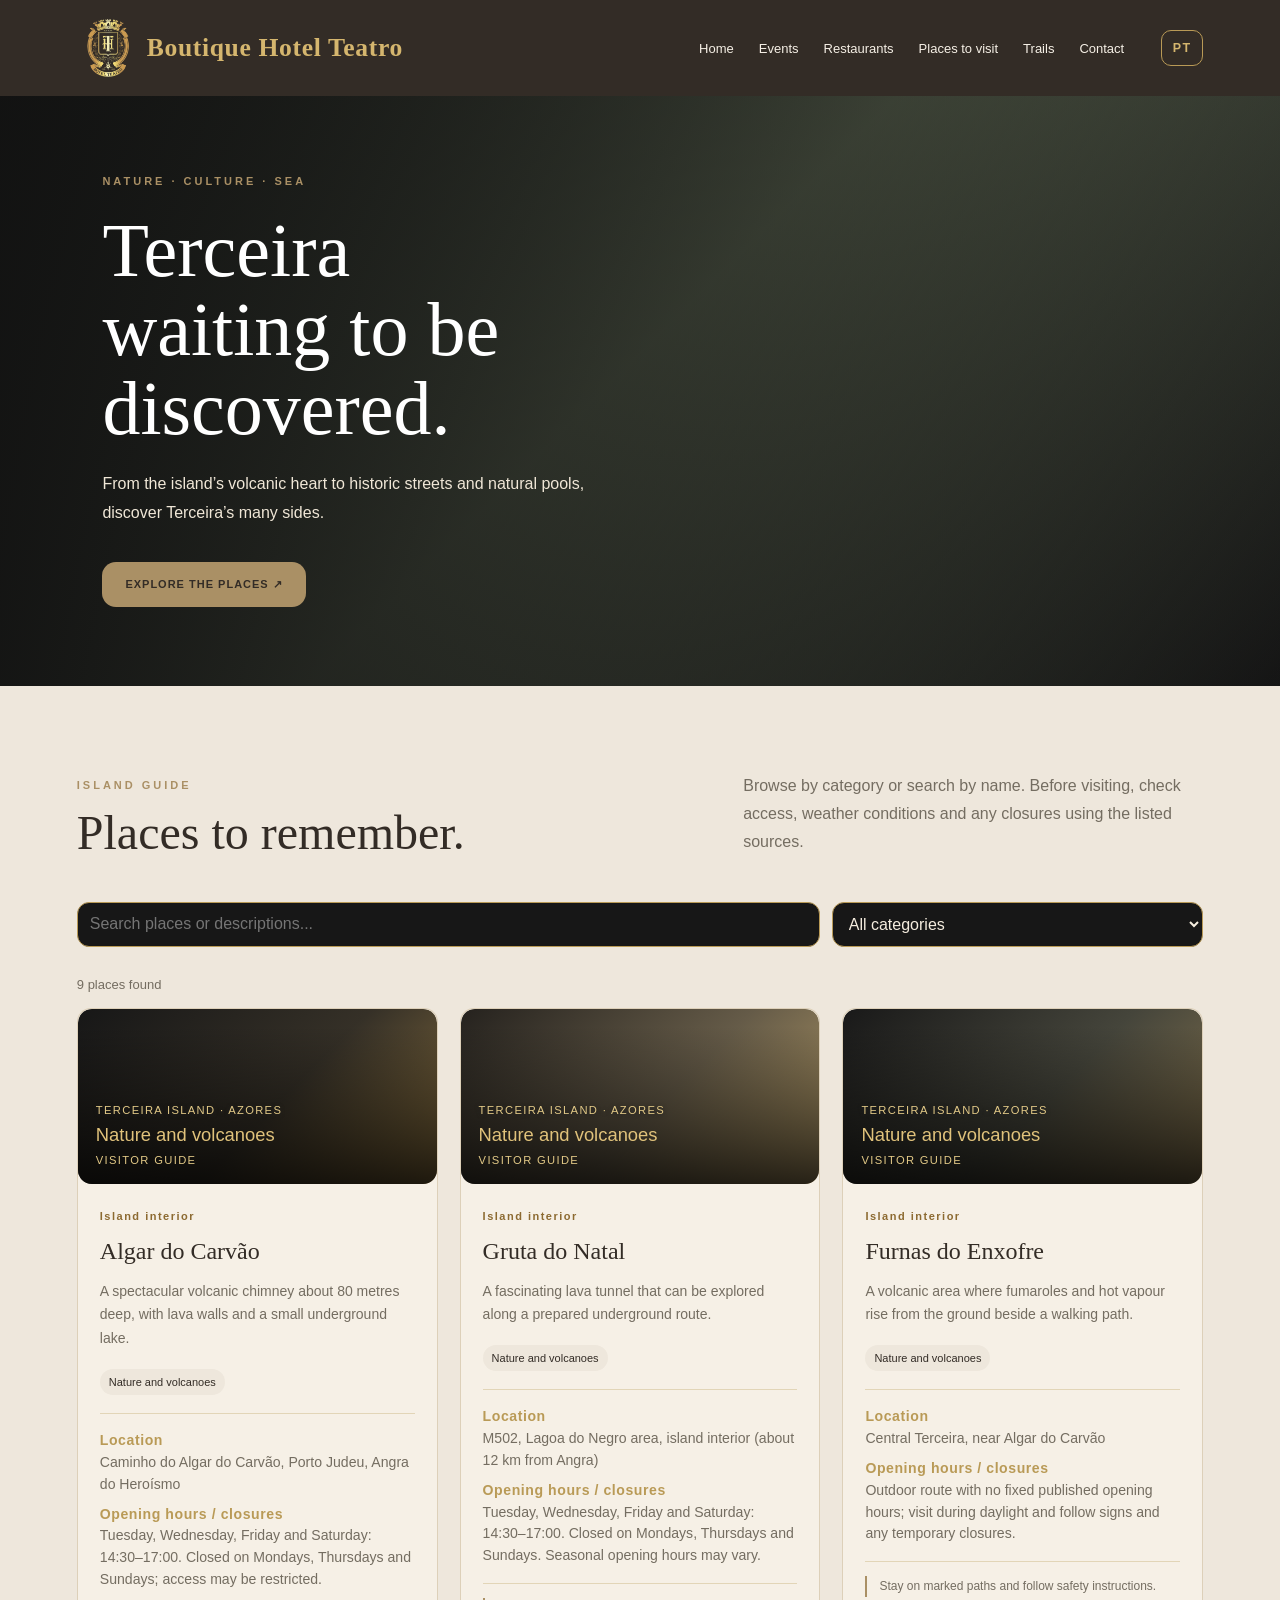
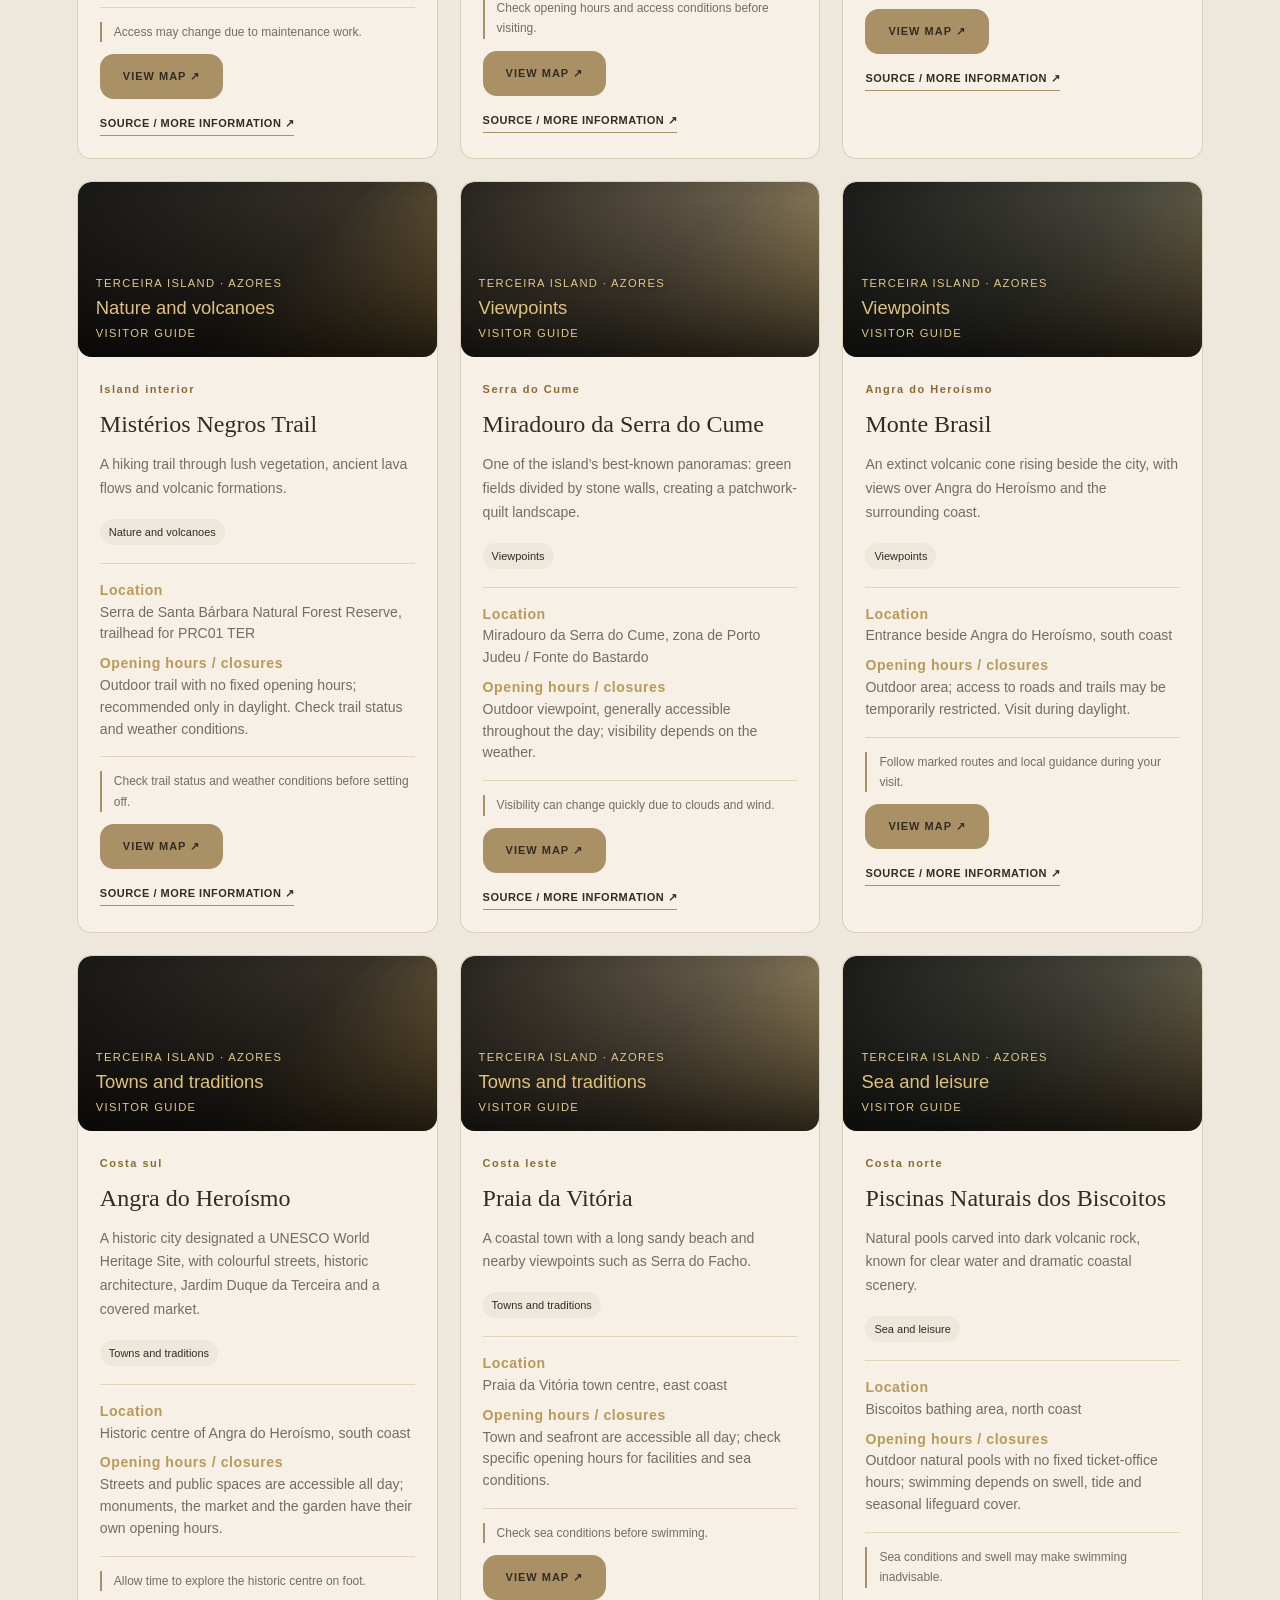
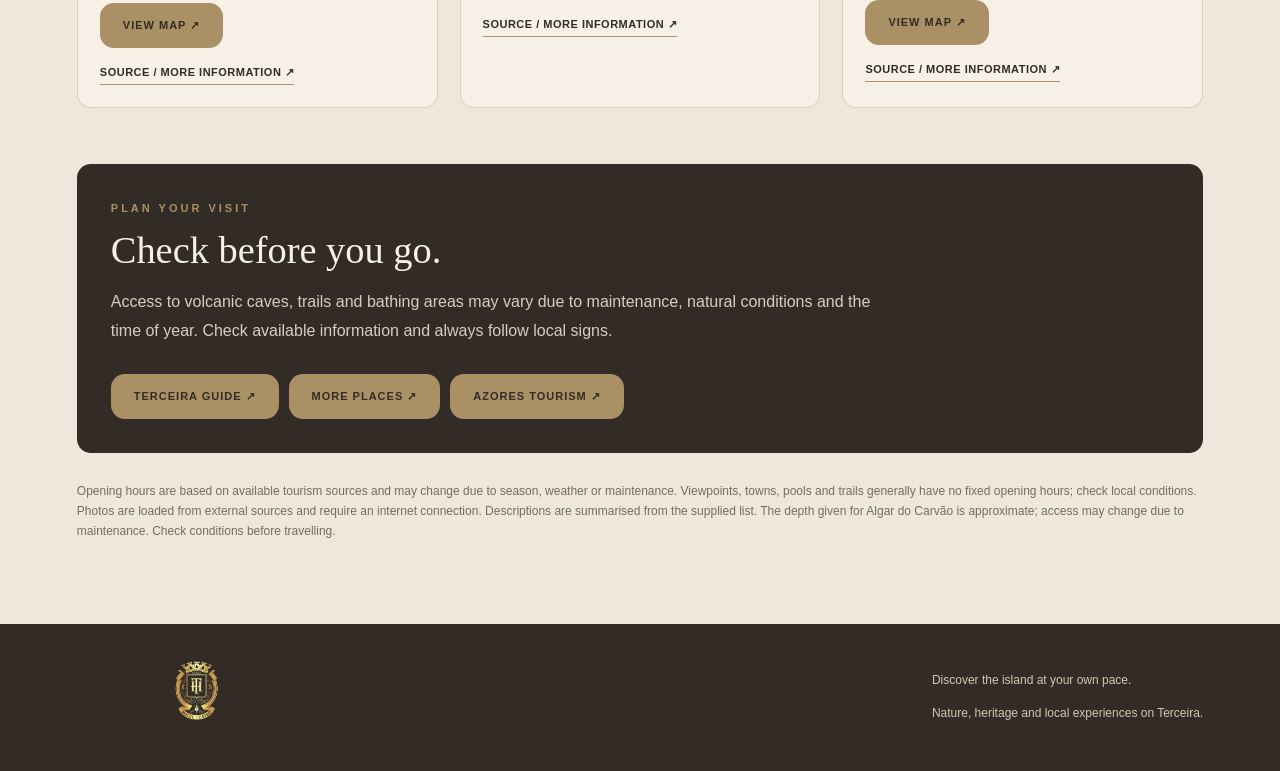
==== atracoes-en.html @ b77cddf4 "Add files via upload" ====
<!DOCTYPE html>
<html lang="en"><head><meta charset="UTF-8"><meta name="viewport" content="width=device-width, initial-scale=1"><meta name="theme-color" content="#111111"><meta name="description" content="Discover what to visit on Terceira Island: volcanoes, trails, viewpoints, historic towns and natural pools."><title>Places to Visit on Terceira | Boutique Hotel Teatro</title><link rel="stylesheet" href="styles.css"><style>
.attraction-photo{height:220px;position:relative;overflow:hidden;background:#25221b}.attraction-photo img{width:100%;height:100%;object-fit:cover;display:block;position:absolute;inset:0}.attraction-photo .place-art{position:absolute;inset:0;display:flex;flex-direction:column;justify-content:flex-end;gap:8px;padding:18px;background:linear-gradient(180deg,transparent 10%,rgba(0,0,0,.78) 100%);color:#fff}.attraction-photo .place-art span,.attraction-photo .place-art small{font-size:.7rem;letter-spacing:.12em}.attraction-photo .place-art b{font-family:inherit;font-size:1.15rem;color:#e0c27b}.visit-info{border-top:1px solid rgba(190,160,94,.35);border-bottom:1px solid rgba(190,160,94,.35);padding:8px 0;margin:14px 0}.visit-info p{font-size:.88rem;margin:8px 0;line-height:1.55}.visit-info strong{color:#b99a56;letter-spacing:.04em}
</style></head><body>
<header><a class="brand" href="index-en.html" aria-label="Boutique Hotel Teatro — home"><img src="images/logo.png" alt="Boutique Hotel Teatro"><span class="brand-name">Boutique Hotel Teatro</span></a><nav aria-label="Main navigation"><a href="index-en.html">Home</a><a href="eventos-en.html">Events</a><a href="restaurantes-en.html">Restaurants</a><a href="atracoes-en.html">Places to visit</a><a href="trails.html">Trails</a><a href="index-en.html#contactos">Contact</a><a class="lang-switch" href="atracoes.html" aria-label="Portuguese" lang="pt-PT">PT</a></nav></header>
<section class="hero attractions-hero" id="inicio"><div class="hero-inner"><span class="eyebrow">Nature · Culture · Sea</span><h1>Terceira<br>waiting to be discovered.</h1><p>From the island’s volcanic heart to historic streets and natural pools, discover Terceira’s many sides.</p><a class="button" href="#lugares">EXPLORE THE PLACES ↗</a></div></section>
<main id="lugares"><div class="intro"><div><span class="eyebrow">Island guide</span><h2>Places to remember.</h2></div><p>Browse by category or search by name. Before visiting, check access, weather conditions and any closures using the listed sources.</p></div>
<div class="filters attraction-filters"><input id="search" type="search" placeholder="Search places or descriptions..." aria-label="Search places"><select id="category" aria-label="Filter by category"><option value="">All categories</option><option value="Nature and volcanoes">Nature and volcanoes</option><option value="Viewpoints">Viewpoints</option><option value="Towns and traditions">Towns and traditions</option><option value="Sea and leisure">Sea and leisure</option></select></div>
<div class="results" id="results" aria-live="polite"></div><div class="grid" id="placeGrid"></div><p class="empty" id="empty" hidden>No places match these criteria.</p>
<div class="event-source-panel"><span class="eyebrow">Plan your visit</span><h2>Check before you go.</h2><p>Access to volcanic caves, trails and bathing areas may vary due to maintenance, natural conditions and the time of year. Check available information and always follow local signs.</p><div class="source-links"><a class="button" href="https://www.futurismo.pt/it/isole/isola-di-terceira-azzorre/" target="_blank" rel="noopener">TERCEIRA GUIDE ↗</a><a class="button" href="https://www.tripadvisor.pt/Attractions-g189136-Activities-Terceira_Azores.html" target="_blank" rel="noopener">MORE PLACES ↗</a><a class="button" href="https://turismo.azores.gov.pt/terceira/" target="_blank" rel="noopener">AZORES TOURISM ↗</a></div></div>
<p class="note">Opening hours are based on available tourism sources and may change due to season, weather or maintenance. Viewpoints, towns, pools and trails generally have no fixed opening hours; check local conditions. Photos are loaded from external sources and require an internet connection. Descriptions are summarised from the supplied list. The depth given for Algar do Carvão is approximate; access may change due to maintenance. Check conditions before travelling.</p></main>
<footer id="contactos"><div class="footer-inner"><img src="images/logo.png" alt="Boutique Hotel Teatro"><div><p>Discover the island at your own pace.</p><p>Nature, heritage and local experiences on Terceira.</p></div></div></footer>
<script>
const places=[
{image:'https://commons.wikimedia.org/wiki/Special:FilePath/Algar_do_Carv%C3%A3o.jpg',location:'Caminho do Algar do Carvão, Porto Judeu, Angra do Heroísmo',hours:'Tuesday, Wednesday, Friday and Saturday: 14:30–17:00. Closed on Mondays, Thursdays and Sundays; access may be restricted.',id:'algar',name:'Algar do Carvão',category:'Nature and volcanoes',area:'Island interior',description:'A spectacular volcanic chimney about 80 metres deep, with lava walls and a small underground lake.',note:'Access may change due to maintenance work.',source:'https://www.futurismo.pt/it/isole/isola-di-terceira-azzorre/',sourceLabel:'Futurismo — Terceira Island'},
{image:'https://commons.wikimedia.org/wiki/Special:FilePath/Gruta_do_Natal.jpg',location:'M502, Lagoa do Negro area, island interior (about 12 km from Angra)',hours:'Tuesday, Wednesday, Friday and Saturday: 14:30–17:00. Closed on Mondays, Thursdays and Sundays. Seasonal opening hours may vary.',id:'natal',name:'Gruta do Natal',category:'Nature and volcanoes',area:'Island interior',description:'A fascinating lava tunnel that can be explored along a prepared underground route.',note:'Check opening hours and access conditions before visiting.',source:'https://www.eleonoraongaro.it/cosa-vedere-a-terceira-azzorre/',sourceLabel:'Terceira travel guide'},
{image:'https://commons.wikimedia.org/wiki/Special:FilePath/Furnas_do_Enxofre.jpg',location:'Central Terceira, near Algar do Carvão',hours:'Outdoor route with no fixed published opening hours; visit during daylight and follow signs and any temporary closures.',id:'enxofre',name:'Furnas do Enxofre',category:'Nature and volcanoes',area:'Island interior',description:'A volcanic area where fumaroles and hot vapour rise from the ground beside a walking path.',note:'Stay on marked paths and follow safety instructions.',source:'https://www.youtube.com/watch?v=N9CXTRlJnhI&t=738',sourceLabel:'Reference video'},
{image:'https://commons.wikimedia.org/wiki/Special:FilePath/Misterios_Negros_Terceira.jpg',location:'Serra de Santa Bárbara Natural Forest Reserve, trailhead for PRC01 TER',hours:'Outdoor trail with no fixed opening hours; recommended only in daylight. Check trail status and weather conditions.',id:'misterios',name:'Mistérios Negros Trail',category:'Nature and volcanoes',area:'Island interior',description:'A hiking trail through lush vegetation, ancient lava flows and volcanic formations.',note:'Check trail status and weather conditions before setting off.',source:'https://www.tripadvisor.pt/Attractions-g189136-Activities-Terceira_Azores.html',sourceLabel:'Terceira attractions list'},
{image:'https://commons.wikimedia.org/wiki/Special:FilePath/Serra_do_Cume_Terceira.jpg',location:'Miradouro da Serra do Cume, zona de Porto Judeu / Fonte do Bastardo',hours:'Outdoor viewpoint, generally accessible throughout the day; visibility depends on the weather.',id:'serra-cume',name:'Miradouro da Serra do Cume',category:'Viewpoints',area:'Serra do Cume',description:'One of the island’s best-known panoramas: green fields divided by stone walls, creating a patchwork-quilt landscape.',note:'Visibility can change quickly due to clouds and wind.',source:'https://www.futurismo.pt/it/isole/isola-di-terceira-azzorre/',sourceLabel:'Futurismo — Terceira Island'},
{image:'https://commons.wikimedia.org/wiki/Special:FilePath/Monte_Brasil.jpg',location:'Entrance beside Angra do Heroísmo, south coast',hours:'Outdoor area; access to roads and trails may be temporarily restricted. Visit during daylight.',id:'monte-brasil',name:'Monte Brasil',category:'Viewpoints',area:'Angra do Heroísmo',description:'An extinct volcanic cone rising beside the city, with views over Angra do Heroísmo and the surrounding coast.',note:'Follow marked routes and local guidance during your visit.',source:'https://www.tripadvisor.pt/Attractions-g189136-Activities-Terceira_Azores.html',sourceLabel:'Terceira attractions list'},
{image:'https://commons.wikimedia.org/wiki/Special:FilePath/Angra_do_Heroismo.jpg',location:'Historic centre of Angra do Heroísmo, south coast',hours:'Streets and public spaces are accessible all day; monuments, the market and the garden have their own opening hours.',id:'angra',name:'Angra do Heroísmo',category:'Towns and traditions',area:'Costa sul',description:'A historic city designated a UNESCO World Heritage Site, with colourful streets, historic architecture, Jardim Duque da Terceira and a covered market.',note:'Allow time to explore the historic centre on foot.',source:'https://www.eleonoraongaro.it/cosa-vedere-a-terceira-azzorre/',sourceLabel:'Terceira travel guide'},
{image:'https://commons.wikimedia.org/wiki/Special:FilePath/Praia_da_Vitoria_Terceira.jpg',location:'Praia da Vitória town centre, east coast',hours:'Town and seafront are accessible all day; check specific opening hours for facilities and sea conditions.',id:'praia',name:'Praia da Vitória',category:'Towns and traditions',area:'Costa leste',description:'A coastal town with a long sandy beach and nearby viewpoints such as Serra do Facho.',note:'Check sea conditions before swimming.',source:'https://www.futurismo.pt/it/isole/isola-di-terceira-azzorre/',sourceLabel:'Futurismo — Terceira Island'},
{image:'https://commons.wikimedia.org/wiki/Special:FilePath/Piscinas_naturais_dos_Biscoitos.jpg',location:'Biscoitos bathing area, north coast',hours:'Outdoor natural pools with no fixed ticket-office hours; swimming depends on swell, tide and seasonal lifeguard cover.',id:'biscoitos',name:'Piscinas Naturais dos Biscoitos',category:'Sea and leisure',area:'Costa norte',description:'Natural pools carved into dark volcanic rock, known for clear water and dramatic coastal scenery.',note:'Sea conditions and swell may make swimming inadvisable.',source:'https://www.tripadvisor.pt/Attractions-g189136-Activities-Terceira_Azores.html',sourceLabel:'Terceira attractions list'}
];
const $=s=>document.querySelector(s),grid=$('#placeGrid');
function render(){grid.innerHTML=places.map(p=>`<article class="card attraction-card" data-category="${p.category}"><div class="card-art attraction-photo"><img src="${p.image}" alt="${p.name} on Terceira Island" loading="lazy" onerror="this.style.display='none'"><div class="place-art"><span>TERCEIRA ISLAND · AZORES</span><b>${p.category}</b><small>VISITOR GUIDE</small></div></div><div class="card-body"><span class="code">${p.area}</span><h3>${p.name}</h3><p>${p.description}</p><div class="tags"><span class="tag">${p.category}</span></div><div class="visit-info"><p><strong>Location</strong><br>${p.location}</p><p><strong>Opening hours / closures</strong><br>${p.hours}</p></div><p class="place-note">${p.note}</p><div class="restaurant-actions"><a class="button" href="https://www.google.com/maps/search/?api=1&query=${encodeURIComponent(p.name+' Terceira Azores')}" target="_blank" rel="noopener">VIEW MAP ↗</a><a class="trail-link" href="${p.source}" target="_blank" rel="noopener">SOURCE / MORE INFORMATION ↗</a></div></div></article>`).join('');filter()}
function filter(){const q=$('#search').value.trim().toLocaleLowerCase('en'),cat=$('#category').value;let n=0;document.querySelectorAll('.attraction-card').forEach(c=>{const ok=c.textContent.toLocaleLowerCase('en').includes(q)&&(!cat||c.dataset.category===cat);c.hidden=!ok;if(ok)n++});$('#results').textContent=`${n} ${n===1?'place found':'places found'}`;$('#empty').hidden=n!==0}
$('#search').addEventListener('input',filter);$('#category').addEventListener('change',filter);render();
</script></body></html>
---- styles.css ----
:root{--black:#332c26;--brown:#55443a;--gold:#aa9065;--gold2:#cdbb99;--ivory:#f6f0e6;--cream:#eee7dc;--beige:#eee7dc;--paper:#f6f0e6;--ink:#332c26;--muted:#746d61;--line:rgba(168,139,90,.32)}
*{box-sizing:border-box}html{scroll-behavior:smooth}body{margin:0;background:var(--beige);color:var(--ink);font-family:Arial,Helvetica,sans-serif}a{color:inherit}
header{min-height:94px;padding:16px 6%;display:flex;align-items:center;justify-content:space-between;gap:24px;background:var(--black);color:var(--paper)}
.brand{display:flex;align-items:center;gap:8px;text-decoration:none;flex-shrink:0}.brand img{display:block;width:62px;height:64px;max-width:62px;object-fit:contain;object-position:center;flex:0 0 62px}.brand-name{color:#d5b66e;font-family:'Cormorant Garamond','Palatino Linotype','Book Antiqua',Palatino,serif;font-size:clamp(19px,2vw,27px);font-weight:700;letter-spacing:.025em;line-height:1.05;white-space:nowrap}
nav{display:flex;gap:25px;align-items:center}nav a{text-decoration:none;font-size:13px;color:var(--paper)}nav a:hover{color:var(--gold)}
.hero{min-height:450px;padding:75px 8%;display:flex;align-items:center;color:white;background:linear-gradient(90deg,rgba(17,17,17,.90),rgba(17,17,17,.25)),linear-gradient(135deg,#4c5946,#8b9272 45%,#3e4034)}
.hero-inner{max-width:660px}.eyebrow{color:var(--gold);font-size:11px;font-weight:700;letter-spacing:3px;text-transform:uppercase}
h1,h2,h3{font-family:Georgia,'Times New Roman',serif;font-weight:400}h1{font-size:clamp(42px,6vw,76px);line-height:1.04;margin:22px 0}.hero p{max-width:490px;color:#F0E7D7;line-height:1.8}
.button{display:inline-block;margin-top:18px;padding:15px 22px;background:var(--gold);color:var(--black);text-decoration:none;font-size:11px;font-weight:700;letter-spacing:1px;border:0;cursor:pointer}
main{max-width:1280px;margin:auto;padding:70px 6%}.intro{display:flex;justify-content:space-between;align-items:end;gap:30px;margin-bottom:30px}h2{font-size:clamp(32px,4vw,48px);margin:12px 0}.intro p{max-width:460px;color:var(--muted);line-height:1.75}
.filters{display:grid;grid-template-columns:2fr 1fr 1fr 1fr;gap:12px;margin:30px 0}input,select{width:100%;min-width:0;padding:14px;border:1px solid var(--line);border-radius:0;background:var(--paper);color:var(--ink);font:inherit}input:focus,select:focus{outline:2px solid var(--gold);outline-offset:2px}
.results{font-size:13px;color:var(--muted);margin:0 0 16px}.grid{display:grid;grid-template-columns:repeat(3,minmax(0,1fr));gap:22px}.card{background:var(--paper);border:1px solid var(--line);min-width:0}.card[hidden]{display:none}
.card-art{height:190px;padding:20px;display:flex;align-items:end;background:linear-gradient(145deg,#52634d,#a9ad8b 48%,#394638);color:white}.card:nth-child(2) .card-art{background:linear-gradient(145deg,#6f806f,#c2b89c 50%,#536a65)}.card:nth-child(3) .card-art{background:linear-gradient(145deg,#777d62,#c5b48a 50%,#424a3c)}.card-art span{font-size:10px;letter-spacing:2px;text-transform:uppercase;text-shadow:0 1px 4px #222}
.card-body{padding:22px}.code{color:#8C6A31;font-size:11px;font-weight:700;letter-spacing:1.5px}.card h3{font-size:24px;line-height:1.25;margin:12px 0;min-height:58px}.card p{font-size:14px;line-height:1.7;color:var(--muted)}
.tags{display:flex;gap:7px;flex-wrap:wrap;margin:18px 0}.tag{background:var(--beige);padding:7px 9px;font-size:11px}.trail-link{display:inline-block;margin-top:8px;padding-bottom:5px;border-bottom:1px solid var(--gold);text-decoration:none;font-size:11px;font-weight:700;letter-spacing:.5px}.trail-link:hover{color:#8C6A31}
.note{font-size:12px;color:var(--muted);line-height:1.7;margin-top:28px}.empty{padding:25px 0;color:var(--muted)}
footer{background:var(--black);color:var(--beige);padding:34px 6%}.footer-inner{max-width:1280px;margin:auto;display:flex;justify-content:space-between;gap:24px;align-items:center}.footer-inner img{width:min(240px,60vw);max-height:65px;object-fit:contain}footer p{font-size:12px;line-height:1.8;color:#D0C7B8}
.back-link{display:inline-block;margin-bottom:28px;color:#74592D;text-decoration:none;border-bottom:1px solid var(--gold);padding-bottom:5px;font-size:12px;font-weight:bold;letter-spacing:.5px}
.detail-hero{padding:55px 8%;background:var(--black);color:var(--paper)}.detail-hero h1{max-width:900px;margin-bottom:12px}.detail-hero p{max-width:720px;line-height:1.8;color:#D7CEBF}
.detail-layout{display:grid;grid-template-columns:minmax(0,2fr) minmax(250px,1fr);gap:36px}.detail-copy{font-size:15px;line-height:1.9}.facts{background:var(--paper);border:1px solid var(--line);padding:25px;height:max-content}.facts h2{font-size:27px}.fact{padding:13px 0;border-bottom:1px solid var(--line);display:flex;justify-content:space-between;gap:16px;font-size:13px}.fact:last-child{border:0}.fact span{color:var(--muted)}.detail-callout{border-left:3px solid var(--gold);padding:14px 18px;background:#E8DECB;font-size:13px;line-height:1.7;margin-top:24px}
@media(max-width:850px){.grid{grid-template-columns:repeat(2,minmax(0,1fr))}.filters{grid-template-columns:repeat(2,minmax(0,1fr))}.intro{display:block}.detail-layout{grid-template-columns:1fr}}
@media(max-width:560px){header{padding:15px 5%;align-items:flex-start;flex-direction:column}.brand{gap:6px}.brand img{width:48px;height:50px;max-width:48px;flex-basis:48px}.brand-name{font-size:20px;white-space:normal}nav{gap:20px}.hero{min-height:400px;padding:52px 7%}main{padding:45px 5%}.grid{grid-template-columns:1fr}.filters{grid-template-columns:1fr}.card h3{min-height:0}.footer-inner{align-items:flex-start;flex-direction:column}.detail-hero{padding:42px 6%}}

.card-art{padding:0;overflow:hidden}.card-art img{width:100%;height:100%;object-fit:cover;display:block}.card-art .no-image{height:100%;width:100%;display:flex;align-items:end;padding:20px;background:linear-gradient(145deg,#52634d,#a9ad8b 48%,#394638);color:white}.card h3{min-height:0}.detail-image{width:100%;max-height:460px;object-fit:cover;margin:18px 0}


/* Restaurant directory — clean, aligned cards and a dedicated Tasca das Tias history modal */
.restaurant-card{height:100%;display:flex}.restaurant-card .card-body{padding:28px;display:flex;flex-direction:column;width:100%;height:100%}.restaurant-card .card-body h3{min-height:0;margin:10px 0 6px}.restaurant-area{margin:0 0 12px}.restaurant-description{margin:16px 0 20px;color:var(--ink)!important}.restaurant-info-grid{display:grid;grid-template-columns:1fr 1fr;gap:1px;background:var(--line);border:1px solid var(--line);margin:18px 0 20px;overflow:hidden;border-radius:14px}.restaurant-info-grid>div{padding:13px 14px;background:var(--cream);font-size:12px;line-height:1.6;min-height:70px}.restaurant-info-grid strong{display:block;color:var(--ink);font-size:10px;letter-spacing:.08em;text-transform:uppercase;margin-bottom:4px}.restaurant-info-grid span{color:var(--muted)}.restaurant-actions{display:flex;gap:10px;align-items:center;flex-wrap:wrap;margin-top:auto}.restaurant-actions .button{margin-top:0}.restaurant-source{font-size:11px;color:#765923;text-decoration:none;border-bottom:1px solid var(--gold);padding-bottom:3px}.history-modal{position:fixed;inset:0;z-index:9999;padding:24px;display:flex;align-items:center;justify-content:center;background:rgba(51,44,38,.76);backdrop-filter:blur(3px)}.history-modal[hidden]{display:none}.history-dialog{position:relative;width:min(760px,100%);max-height:min(82vh,760px);overflow:auto;background:var(--ivory);color:var(--ink);border:1px solid var(--gold);border-radius:18px;padding:38px 42px;box-shadow:0 24px 70px rgba(0,0,0,.28)}.history-dialog h4{font:normal clamp(30px,4vw,44px) Georgia,'Times New Roman',serif;line-height:1.1;margin:10px 0 24px;color:var(--ink)}.history-copy p{font-size:14px;line-height:1.85;color:var(--ink);margin:0 0 15px}.history-copy p:last-child{margin-bottom:0}.history-close{position:absolute;top:12px;right:14px;width:42px;height:42px;border:1px solid var(--line);border-radius:50%;background:var(--cream);color:var(--ink);font-size:28px;line-height:1;cursor:pointer}.history-close:hover{background:var(--gold)}body.modal-open{overflow:hidden}
@media(max-width:560px){.restaurant-info-grid{grid-template-columns:1fr}.restaurant-card .card-body{padding:22px}.history-modal{padding:14px}.history-dialog{max-height:88vh;padding:32px 22px 24px;border-radius:16px}}

/* Events guide */
.event-hero{background:linear-gradient(90deg,rgba(17,17,17,.94),rgba(17,17,17,.38)),linear-gradient(135deg,#2b2822,#6d5b37 52%,#171717)}
.event-filters{grid-template-columns:2fr 1fr 1fr}
.event-card .card-art{height:175px;padding:22px;background:linear-gradient(135deg,#171717 0%,#353027 55%,#8b713f 100%);color:var(--beige)}
.event-card:nth-child(3n+2) .card-art{background:linear-gradient(135deg,#25221e,#655b48 55%,#b49b66)}
.event-card:nth-child(3n) .card-art{background:linear-gradient(135deg,#191919,#45453b 55%,#87754e)}
.event-art{display:flex;flex-direction:column;gap:12px;height:100%;justify-content:flex-end}.event-art span,.event-art small{font-size:10px;letter-spacing:1.6px;color:#e2c987}.event-art b{font:normal 25px Georgia,serif;color:#fff8e9}.event-card .card-body h3{min-height:0}.event-source-panel{margin-top:56px;padding:34px;background:var(--black);color:var(--paper)}.event-source-panel h2{font-size:clamp(28px,3vw,40px)}.event-source-panel p{max-width:760px;line-height:1.8;color:#d7cebf}.source-links{display:flex;gap:10px;flex-wrap:wrap}.source-links .button{margin-top:12px}.event-card .button{font-family:Arial,Helvetica,sans-serif}
@media(max-width:560px){.event-filters{grid-template-columns:1fr}.event-source-panel{padding:24px}}

/* Guide to attractions */
.attractions-hero{background:linear-gradient(90deg,rgba(17,17,17,.94),rgba(17,17,17,.35)),linear-gradient(135deg,#252b23 0%,#68745b 48%,#171717 100%)}
.attraction-filters{grid-template-columns:2fr 1fr}
.attraction-card .card-art{height:175px;padding:22px;background:linear-gradient(135deg,#171717 0%,#353027 55%,#8b713f 100%);color:var(--beige)}
.attraction-card:nth-child(3n+2) .card-art{background:linear-gradient(135deg,#25221e,#655b48 55%,#b49b66)}
.attraction-card:nth-child(3n) .card-art{background:linear-gradient(135deg,#191919,#45453b 55%,#87754e)}
.place-art{display:flex;flex-direction:column;gap:12px;height:100%;justify-content:flex-end}.place-art span,.place-art small{font-size:10px;letter-spacing:1.6px;color:#e2c987}.place-art b{font:normal 25px Georgia,serif;color:#fff8e9}.place-note{font-size:12px!important;border-left:2px solid var(--gold);padding-left:12px}.attraction-card .button{font-family:Arial,Helvetica,sans-serif}.attraction-card .restaurant-actions{align-items:flex-start}
@media(max-width:560px){.attraction-filters{grid-template-columns:1fr}}

/* Home hub and hotel contact footer */
.home-links{grid-template-columns:repeat(4,minmax(0,1fr));margin:28px 0 12px;align-items:stretch}.home-links .card{display:flex;height:100%;min-width:0}.home-links .card-body{padding:26px;display:flex;flex:1;flex-direction:column;align-items:flex-start;width:100%}.home-links h3{font-size:27px;margin:14px 0}.home-links p{font-size:13px;line-height:1.8;color:var(--muted);min-height:70px;flex:1;margin-bottom:18px}.home-links .button{font-size:10px;padding:13px 14px;margin-top:auto;align-self:flex-start}footer a{color:#e2c987;text-decoration:none}footer a:hover{text-decoration:underline}.whatsapp-button{background:#d5b66e;color:#111!important}@media(max-width:950px){.home-links{grid-template-columns:repeat(2,minmax(0,1fr))}}@media(max-width:560px){.home-links{grid-template-columns:1fr}.home-links p{min-height:0}}

.lang-switch{display:inline-flex;align-items:center;justify-content:center;min-width:42px;min-height:36px;margin-left:12px;padding:7px 10px;border:1px solid #b99a56;border-radius:3px;color:#d5b66e;text-decoration:none;font-size:.78rem;letter-spacing:.12em;font-weight:600}.lang-switch:hover{background:#b99a56;color:#111}

/* Refined black-and-gold home palette */
.home-links .card{background:#151515;color:#f8f0e2;border:1px solid #5b4827;box-shadow:0 12px 30px rgba(0,0,0,.08)}
.home-links .card:nth-child(even){background:#211c13;border-color:#b99a56}
.home-links .card h3{color:#e3c477;font-weight:800;font-size:clamp(27px,2.4vw,34px)}
.home-links .card p{color:#ded4c2}
.home-links .card .eyebrow{color:#e3c477}
.home-links .button{background:#d5b66e;color:#111}
.home-events{padding:25px 0 55px}.events-panel{background:#111;color:#f5eddf;border:1px solid #b99a56;padding:clamp(28px,5vw,58px);position:relative;overflow:hidden}.events-panel:after{content:"";position:absolute;right:-65px;top:-75px;width:240px;height:240px;border:1px solid rgba(213,182,110,.28);border-radius:50%;box-shadow:0 0 0 24px rgba(213,182,110,.04),0 0 0 48px rgba(213,182,110,.03);pointer-events:none}.events-panel h2{font:normal clamp(32px,4vw,48px) Georgia,serif;color:#e3c477;margin:14px 0}.events-panel p{max-width:620px;line-height:1.8;color:#ded4c2}.event-sources{display:flex;gap:22px;flex-wrap:wrap;margin-top:22px}.event-sources a{color:#e3c477;text-decoration:none;border-bottom:1px solid #8b713e;padding-bottom:5px;font-size:12px}.footer-inner{align-items:flex-start}.footer-brand{display:flex;flex-direction:column;gap:14px;min-width:230px}.footer-brand img{width:min(240px,60vw)}.footer-hotel-name{font:800 clamp(24px,2.6vw,34px) Georgia,serif;letter-spacing:.04em;color:#e3c477}.footer-details{max-width:560px}.footer-details p{margin:5px 0}.footer-details p span{color:#e3c477;font-weight:700}.whatsapp-button{display:inline-flex;align-items:center;gap:10px;margin-top:16px;padding:12px 17px;background:#d5b66e;color:#111!important;font-weight:700;font-size:13px;text-decoration:none}.whatsapp-button svg{width:22px;height:22px;fill:currentColor}.whatsapp-button:hover{background:#edda9d}@media(max-width:560px){.footer-inner{gap:28px}.footer-hotel-name{font-size:26px}.events-panel{padding:28px 22px}}

.card-image{display:block;width:100%;height:190px;object-fit:cover}.filters input,.filters select{min-width:0;width:100%;padding:12px;border:1px solid #b99a56;background:#171717;color:#f5eddf}

/* Boutique Hotel Teatro — rounded editorial surfaces, using the supplied reference palette */
.button{border:1px solid rgba(170,144,101,.45)}
input,select{background:var(--ivory);color:var(--ink)}
.card,.facts,.event-source-panel,.events-panel{overflow:hidden}

/* Unified rounded-window system — consistent dimensions and softened corners across the site */
.card,.facts,.event-source-panel,.events-panel,.detail-callout,.home-links .card,.filters input,.filters select,.button,.lang-switch,.tag,.card-art,.card-image,.detail-image,.restaurant-info-grid,.history-dialog{border-radius:14px}
.card{overflow:hidden}.button{overflow:hidden}.filters input,.filters select{border-radius:12px}.lang-switch{border-radius:10px}.tag{border-radius:999px}.card-art,.card-image,.detail-image{overflow:hidden}
@media(max-width:560px){.card,.facts,.event-source-panel,.events-panel,.detail-callout,.home-links .card,.card-art,.card-image,.detail-image{border-radius:12px}.button{border-radius:10px}}
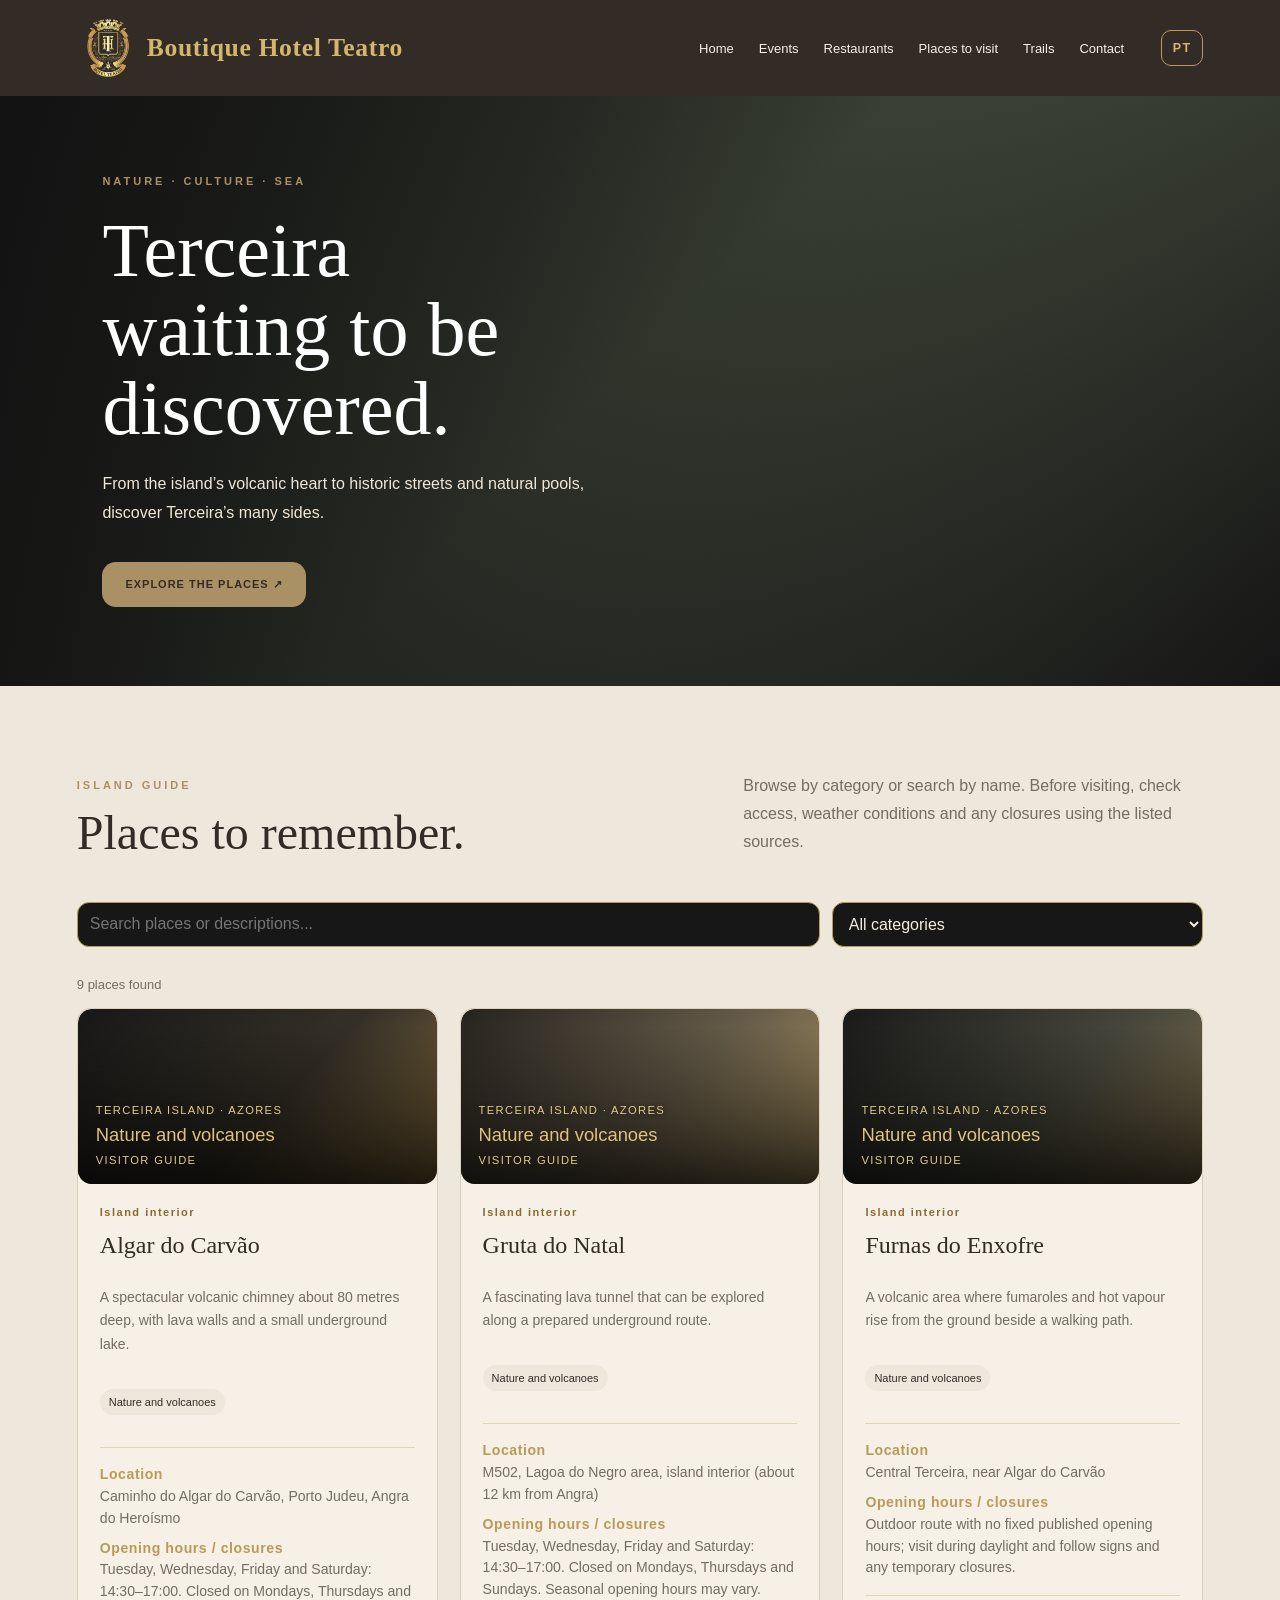
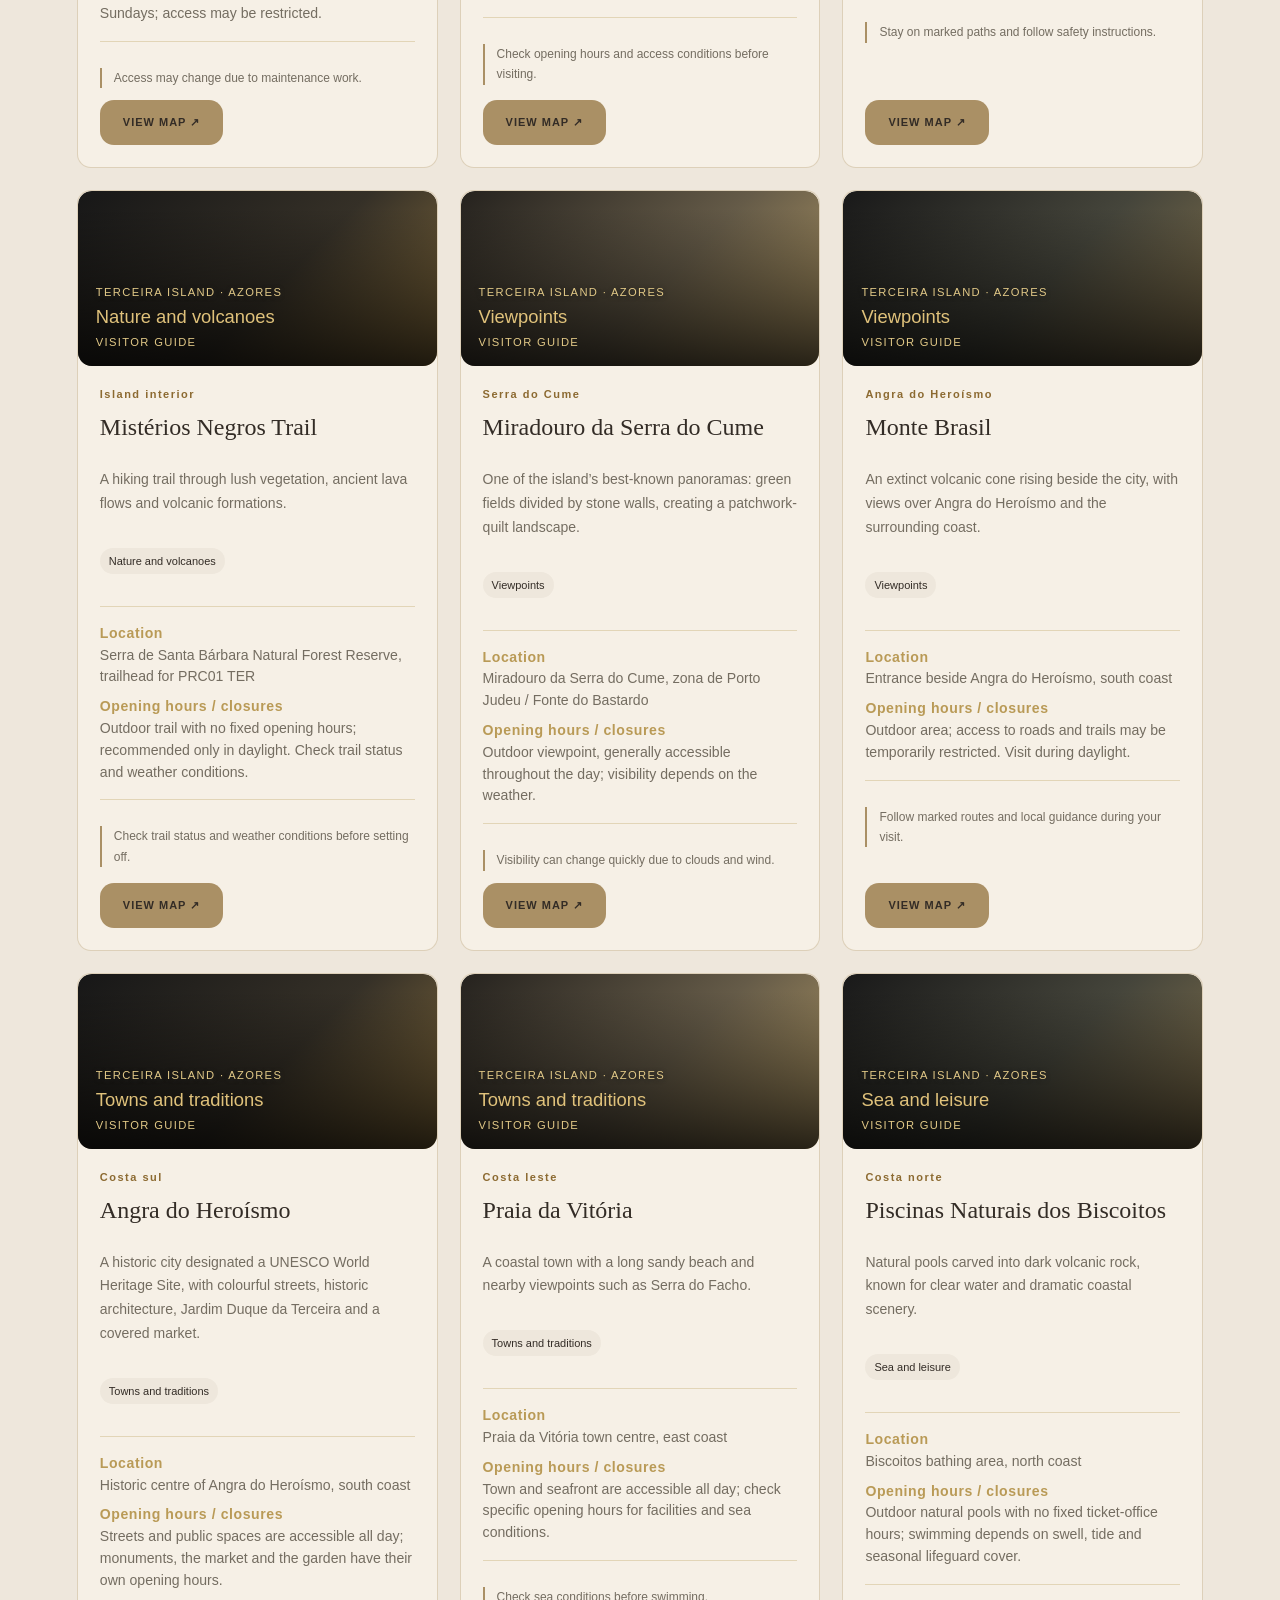
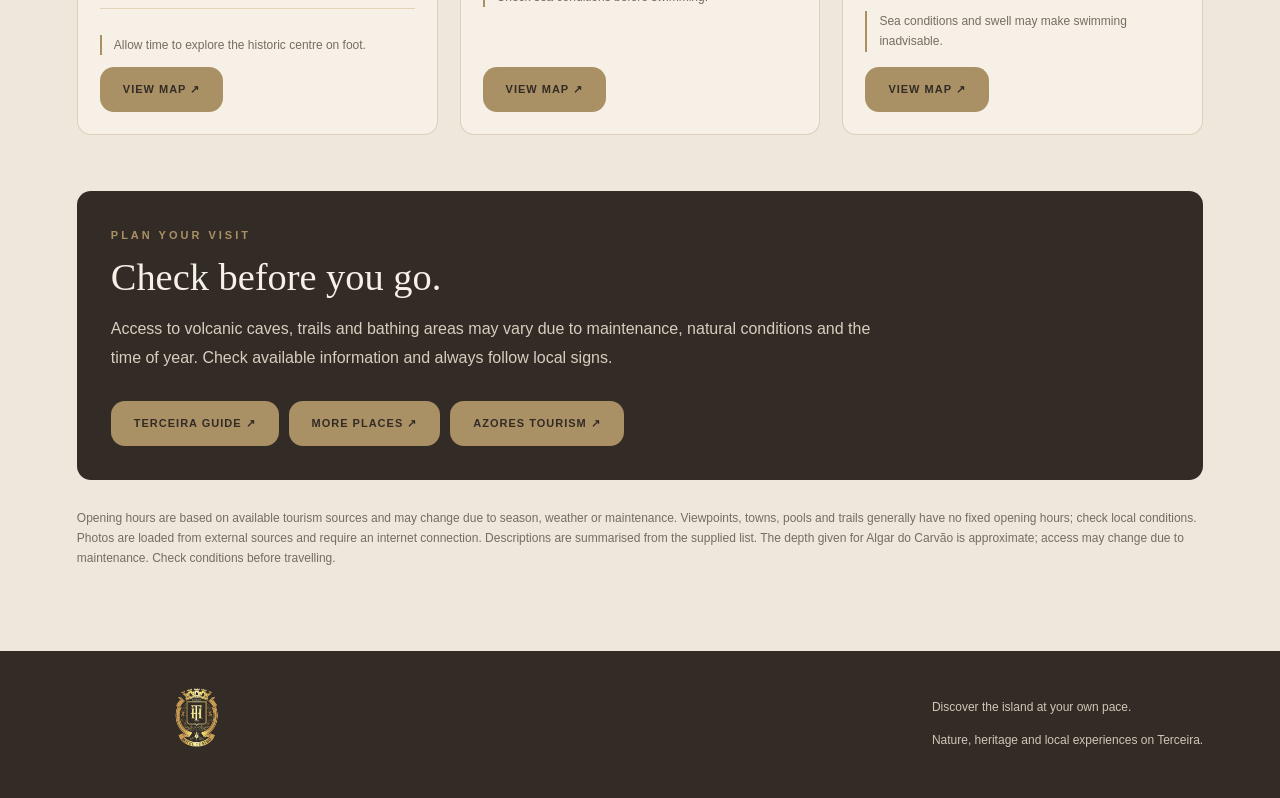
==== commit 343dd91b: "Add files via upload" ====
--- a/atracoes-en.html
+++ b/atracoes-en.html
@@ -23,7 +23,7 @@
 {image:'https://commons.wikimedia.org/wiki/Special:FilePath/Piscinas_naturais_dos_Biscoitos.jpg',location:'Biscoitos bathing area, north coast',hours:'Outdoor natural pools with no fixed ticket-office hours; swimming depends on swell, tide and seasonal lifeguard cover.',id:'biscoitos',name:'Piscinas Naturais dos Biscoitos',category:'Sea and leisure',area:'Costa norte',description:'Natural pools carved into dark volcanic rock, known for clear water and dramatic coastal scenery.',note:'Sea conditions and swell may make swimming inadvisable.',source:'https://www.tripadvisor.pt/Attractions-g189136-Activities-Terceira_Azores.html',sourceLabel:'Terceira attractions list'}
 ];
 const $=s=>document.querySelector(s),grid=$('#placeGrid');
-function render(){grid.innerHTML=places.map(p=>`<article class="card attraction-card" data-category="${p.category}"><div class="card-art attraction-photo"><img src="${p.image}" alt="${p.name} on Terceira Island" loading="lazy" onerror="this.style.display='none'"><div class="place-art"><span>TERCEIRA ISLAND · AZORES</span><b>${p.category}</b><small>VISITOR GUIDE</small></div></div><div class="card-body"><span class="code">${p.area}</span><h3>${p.name}</h3><p>${p.description}</p><div class="tags"><span class="tag">${p.category}</span></div><div class="visit-info"><p><strong>Location</strong><br>${p.location}</p><p><strong>Opening hours / closures</strong><br>${p.hours}</p></div><p class="place-note">${p.note}</p><div class="restaurant-actions"><a class="button" href="https://www.google.com/maps/search/?api=1&query=${encodeURIComponent(p.name+' Terceira Azores')}" target="_blank" rel="noopener">VIEW MAP ↗</a><a class="trail-link" href="${p.source}" target="_blank" rel="noopener">SOURCE / MORE INFORMATION ↗</a></div></div></article>`).join('');filter()}
+function render(){grid.innerHTML=places.map(p=>`<article class="card attraction-card" data-category="${p.category}"><div class="card-art attraction-photo"><img src="${p.image}" alt="${p.name} on Terceira Island" loading="lazy" onerror="this.style.display='none'"><div class="place-art"><span>TERCEIRA ISLAND · AZORES</span><b>${p.category}</b><small>VISITOR GUIDE</small></div></div><div class="card-body"><span class="code">${p.area}</span><h3>${p.name}</h3><p>${p.description}</p><div class="tags"><span class="tag">${p.category}</span></div><div class="visit-info"><p><strong>Location</strong><br>${p.location}</p><p><strong>Opening hours / closures</strong><br>${p.hours}</p></div><p class="place-note">${p.note}</p><div class="restaurant-actions"><a class="button" href="https://www.google.com/maps/search/?api=1&query=${encodeURIComponent(p.name+' Terceira Azores')}" target="_blank" rel="noopener">VIEW MAP ↗</a></div></div></article>`).join('');filter()}
 function filter(){const q=$('#search').value.trim().toLocaleLowerCase('en'),cat=$('#category').value;let n=0;document.querySelectorAll('.attraction-card').forEach(c=>{const ok=c.textContent.toLocaleLowerCase('en').includes(q)&&(!cat||c.dataset.category===cat);c.hidden=!ok;if(ok)n++});$('#results').textContent=`${n} ${n===1?'place found':'places found'}`;$('#empty').hidden=n!==0}
 $('#search').addEventListener('input',filter);$('#category').addEventListener('change',filter);render();
 </script></body></html>
--- a/styles.css
+++ b/styles.css
@@ -29,13 +29,99 @@
 .restaurant-card{height:100%;display:flex}.restaurant-card .card-body{padding:28px;display:flex;flex-direction:column;width:100%;height:100%}.restaurant-card .card-body h3{min-height:0;margin:10px 0 6px}.restaurant-area{margin:0 0 12px}.restaurant-description{margin:16px 0 20px;color:var(--ink)!important}.restaurant-info-grid{display:grid;grid-template-columns:1fr 1fr;gap:1px;background:var(--line);border:1px solid var(--line);margin:18px 0 20px;overflow:hidden;border-radius:14px}.restaurant-info-grid>div{padding:13px 14px;background:var(--cream);font-size:12px;line-height:1.6;min-height:70px}.restaurant-info-grid strong{display:block;color:var(--ink);font-size:10px;letter-spacing:.08em;text-transform:uppercase;margin-bottom:4px}.restaurant-info-grid span{color:var(--muted)}.restaurant-actions{display:flex;gap:10px;align-items:center;flex-wrap:wrap;margin-top:auto}.restaurant-actions .button{margin-top:0}.restaurant-source{font-size:11px;color:#765923;text-decoration:none;border-bottom:1px solid var(--gold);padding-bottom:3px}.history-modal{position:fixed;inset:0;z-index:9999;padding:24px;display:flex;align-items:center;justify-content:center;background:rgba(51,44,38,.76);backdrop-filter:blur(3px)}.history-modal[hidden]{display:none}.history-dialog{position:relative;width:min(760px,100%);max-height:min(82vh,760px);overflow:auto;background:var(--ivory);color:var(--ink);border:1px solid var(--gold);border-radius:18px;padding:38px 42px;box-shadow:0 24px 70px rgba(0,0,0,.28)}.history-dialog h4{font:normal clamp(30px,4vw,44px) Georgia,'Times New Roman',serif;line-height:1.1;margin:10px 0 24px;color:var(--ink)}.history-copy p{font-size:14px;line-height:1.85;color:var(--ink);margin:0 0 15px}.history-copy p:last-child{margin-bottom:0}.history-close{position:absolute;top:12px;right:14px;width:42px;height:42px;border:1px solid var(--line);border-radius:50%;background:var(--cream);color:var(--ink);font-size:28px;line-height:1;cursor:pointer}.history-close:hover{background:var(--gold)}body.modal-open{overflow:hidden}
 @media(max-width:560px){.restaurant-info-grid{grid-template-columns:1fr}.restaurant-card .card-body{padding:22px}.history-modal{padding:14px}.history-dialog{max-height:88vh;padding:32px 22px 24px;border-radius:16px}}
 
+/* Event information modal — centred full-screen overlay, never inline in the page */
+.restaurant-modal{
+  position:fixed;
+  inset:0;
+  z-index:10000;
+  display:none;
+  align-items:center;
+  justify-content:center;
+  padding:24px;
+  background:rgba(51,44,38,.78);
+  backdrop-filter:blur(4px);
+}
+.restaurant-modal.is-open{display:flex}
+.restaurant-modal .modal-panel{
+  position:relative;
+  width:min(760px,100%);
+  max-height:min(84vh,780px);
+  overflow:auto;
+  background:var(--ivory);
+  color:var(--ink);
+  border:1px solid var(--gold);
+  border-radius:18px;
+  box-shadow:0 28px 80px rgba(0,0,0,.34);
+}
+.restaurant-modal .modal-content{padding:42px 44px 38px}
+.restaurant-modal .modal-content h2{
+  font:normal clamp(30px,4vw,46px) Georgia,'Times New Roman',serif;
+  line-height:1.1;
+  color:var(--ink);
+  margin:10px 0 20px;
+}
+.restaurant-modal .modal-content #modalDescription{
+  color:var(--ink);
+  font-size:14px;
+  line-height:1.85;
+  margin:0 0 24px;
+}
+.restaurant-modal .modal-meta{
+  display:grid;
+  grid-template-columns:1fr 1fr;
+  gap:1px;
+  margin:22px 0 26px;
+  background:var(--line);
+  border:1px solid var(--line);
+  border-radius:14px;
+  overflow:hidden;
+}
+.restaurant-modal .modal-meta>div{
+  padding:14px 15px;
+  min-height:68px;
+  background:var(--cream);
+  font-size:12px;
+  line-height:1.6;
+}
+.restaurant-modal .modal-meta strong{
+  display:block;
+  margin-bottom:4px;
+  color:var(--ink);
+  font-size:10px;
+  letter-spacing:.08em;
+  text-transform:uppercase;
+}
+.restaurant-modal .modal-close{
+  position:absolute;
+  top:12px;
+  right:14px;
+  z-index:2;
+  width:42px;
+  height:42px;
+  border:1px solid var(--line);
+  border-radius:50%;
+  background:var(--cream);
+  color:var(--ink);
+  font-size:28px;
+  line-height:1;
+  cursor:pointer;
+}
+.restaurant-modal .modal-close:hover{background:var(--gold)}
+.restaurant-modal .restaurant-actions{margin-top:0}
+@media(max-width:560px){
+  .restaurant-modal{padding:14px}
+  .restaurant-modal .modal-panel{max-height:90vh;border-radius:16px}
+  .restaurant-modal .modal-content{padding:38px 22px 24px}
+  .restaurant-modal .modal-meta{grid-template-columns:1fr}
+}
+
 /* Events guide */
 .event-hero{background:linear-gradient(90deg,rgba(17,17,17,.94),rgba(17,17,17,.38)),linear-gradient(135deg,#2b2822,#6d5b37 52%,#171717)}
 .event-filters{grid-template-columns:2fr 1fr 1fr}
 .event-card .card-art{height:175px;padding:22px;background:linear-gradient(135deg,#171717 0%,#353027 55%,#8b713f 100%);color:var(--beige)}
 .event-card:nth-child(3n+2) .card-art{background:linear-gradient(135deg,#25221e,#655b48 55%,#b49b66)}
 .event-card:nth-child(3n) .card-art{background:linear-gradient(135deg,#191919,#45453b 55%,#87754e)}
-.event-art{display:flex;flex-direction:column;gap:12px;height:100%;justify-content:flex-end}.event-art span,.event-art small{font-size:10px;letter-spacing:1.6px;color:#e2c987}.event-art b{font:normal 25px Georgia,serif;color:#fff8e9}.event-card .card-body h3{min-height:0}.event-source-panel{margin-top:56px;padding:34px;background:var(--black);color:var(--paper)}.event-source-panel h2{font-size:clamp(28px,3vw,40px)}.event-source-panel p{max-width:760px;line-height:1.8;color:#d7cebf}.source-links{display:flex;gap:10px;flex-wrap:wrap}.source-links .button{margin-top:12px}.event-card .button{font-family:Arial,Helvetica,sans-serif}
+.event-art{display:flex;flex-direction:column;gap:12px;height:100%;justify-content:flex-end}.event-art span,.event-art small{font-size:10px;letter-spacing:1.6px;color:#e2c987}.event-art b{font:normal 25px Georgia,serif;color:#fff8e9}.event-card .card-body{display:flex;flex-direction:column;height:100%}.event-card .card-body h3{min-height:0}.event-card .open-event{margin-top:auto;align-self:flex-start}.event-source-panel{margin-top:56px;padding:34px;background:var(--black);color:var(--paper)}.event-source-panel h2{font-size:clamp(28px,3vw,40px)}.event-source-panel p{max-width:760px;line-height:1.8;color:#d7cebf}.source-links{display:flex;gap:10px;flex-wrap:wrap}.source-links .button{margin-top:12px}.event-card .button{font-family:Arial,Helvetica,sans-serif}
 @media(max-width:560px){.event-filters{grid-template-columns:1fr}.event-source-panel{padding:24px}}
 
 /* Guide to attractions */
@@ -44,11 +130,11 @@
 .attraction-card .card-art{height:175px;padding:22px;background:linear-gradient(135deg,#171717 0%,#353027 55%,#8b713f 100%);color:var(--beige)}
 .attraction-card:nth-child(3n+2) .card-art{background:linear-gradient(135deg,#25221e,#655b48 55%,#b49b66)}
 .attraction-card:nth-child(3n) .card-art{background:linear-gradient(135deg,#191919,#45453b 55%,#87754e)}
-.place-art{display:flex;flex-direction:column;gap:12px;height:100%;justify-content:flex-end}.place-art span,.place-art small{font-size:10px;letter-spacing:1.6px;color:#e2c987}.place-art b{font:normal 25px Georgia,serif;color:#fff8e9}.place-note{font-size:12px!important;border-left:2px solid var(--gold);padding-left:12px}.attraction-card .button{font-family:Arial,Helvetica,sans-serif}.attraction-card .restaurant-actions{align-items:flex-start}
+.place-art{display:flex;flex-direction:column;gap:12px;height:100%;justify-content:flex-end}.place-art span,.place-art small{font-size:10px;letter-spacing:1.6px;color:#e2c987}.place-art b{font:normal 25px Georgia,serif;color:#fff8e9}.place-note{font-size:12px!important;border-left:2px solid var(--gold);padding-left:12px}.attraction-card{height:100%;display:flex;flex-direction:column}.attraction-card .card-body{display:flex;flex-direction:column;flex:1}.attraction-card .button{font-family:Arial,Helvetica,sans-serif}.attraction-card .restaurant-actions{align-items:flex-start;margin-top:auto}
 @media(max-width:560px){.attraction-filters{grid-template-columns:1fr}}
 
 /* Home hub and hotel contact footer */
-.home-links{grid-template-columns:repeat(4,minmax(0,1fr));margin:28px 0 12px;align-items:stretch}.home-links .card{display:flex;height:100%;min-width:0}.home-links .card-body{padding:26px;display:flex;flex:1;flex-direction:column;align-items:flex-start;width:100%}.home-links h3{font-size:27px;margin:14px 0}.home-links p{font-size:13px;line-height:1.8;color:var(--muted);min-height:70px;flex:1;margin-bottom:18px}.home-links .button{font-size:10px;padding:13px 14px;margin-top:auto;align-self:flex-start}footer a{color:#e2c987;text-decoration:none}footer a:hover{text-decoration:underline}.whatsapp-button{background:#d5b66e;color:#111!important}@media(max-width:950px){.home-links{grid-template-columns:repeat(2,minmax(0,1fr))}}@media(max-width:560px){.home-links{grid-template-columns:1fr}.home-links p{min-height:0}}
+.home-links{grid-template-columns:minmax(0,1fr) minmax(0,1.12fr) minmax(0,1fr) minmax(0,1fr);margin:28px 0 12px;align-items:stretch}.home-links .card{display:flex;height:100%;min-width:0}.home-links .card-body{padding:26px;display:flex;flex:1;flex-direction:column;align-items:flex-start;width:100%}.home-links h3{font-size:27px;margin:14px 0}.home-links .card:nth-child(2) h3{font-size:clamp(25px,2.2vw,32px);white-space:nowrap}.home-links p{font-size:13px;line-height:1.8;color:var(--muted);min-height:70px;flex:1;margin-bottom:18px}.home-links .button{font-size:10px;padding:13px 14px;margin-top:auto;align-self:flex-start}footer a{color:#e2c987;text-decoration:none}footer a:hover{text-decoration:underline}.whatsapp-button{background:#d5b66e;color:#111!important}@media(max-width:950px){.home-links{grid-template-columns:repeat(2,minmax(0,1fr))}}@media(max-width:560px){.home-links{grid-template-columns:1fr}.home-links p{min-height:0}}
 
 .lang-switch{display:inline-flex;align-items:center;justify-content:center;min-width:42px;min-height:36px;margin-left:12px;padding:7px 10px;border:1px solid #b99a56;border-radius:3px;color:#d5b66e;text-decoration:none;font-size:.78rem;letter-spacing:.12em;font-weight:600}.lang-switch:hover{background:#b99a56;color:#111}
 
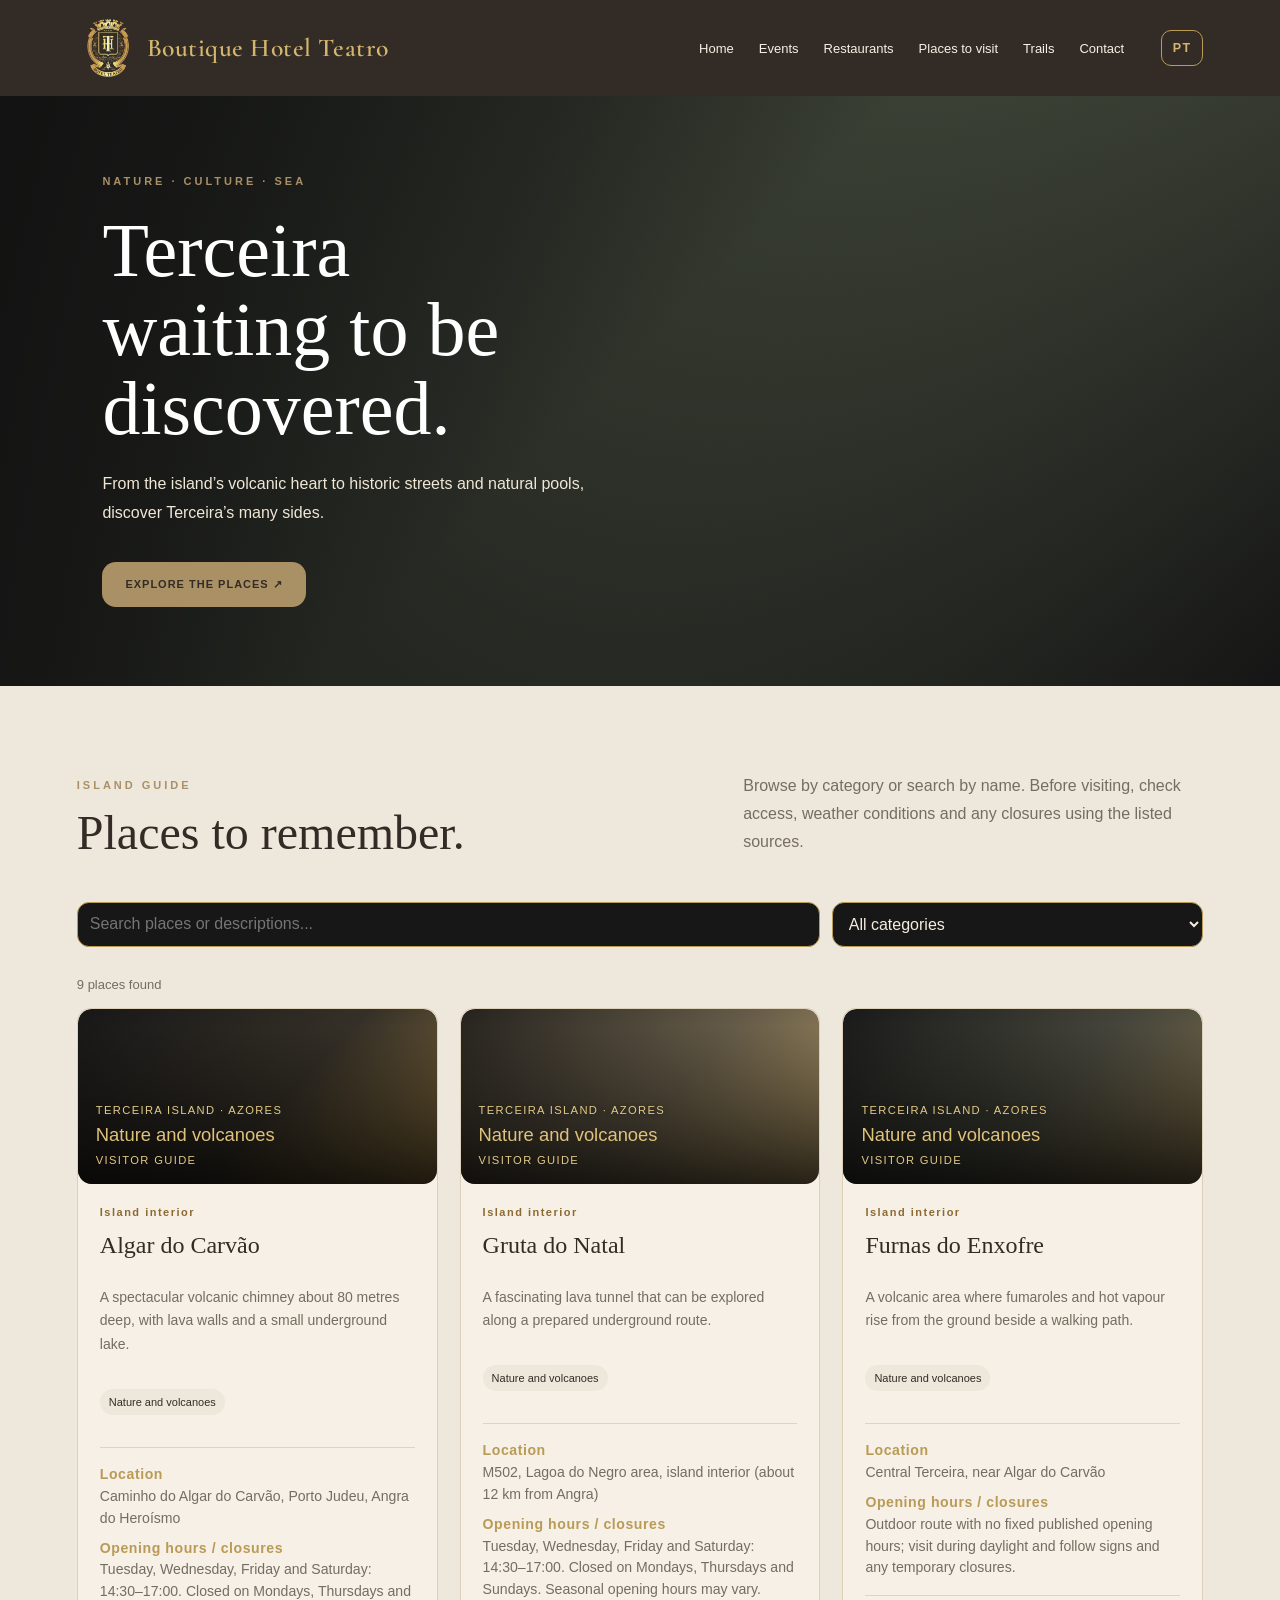
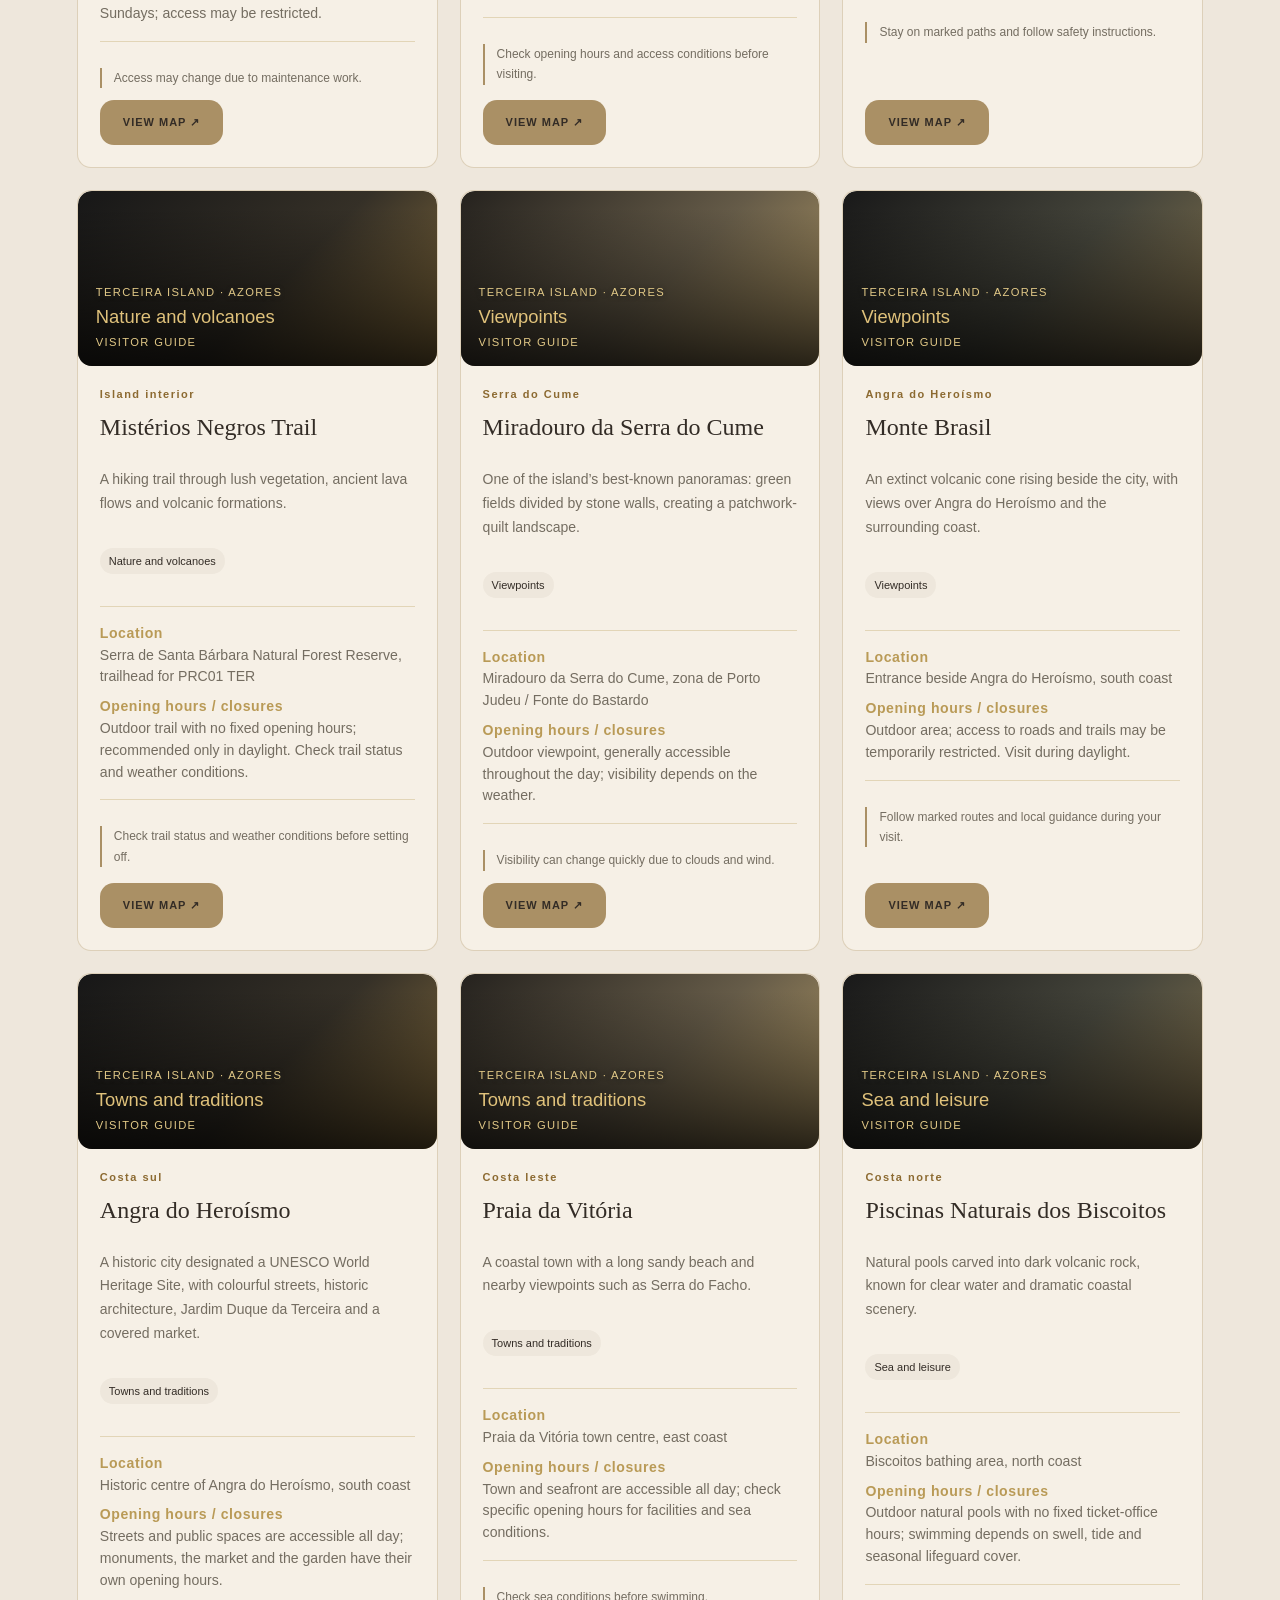
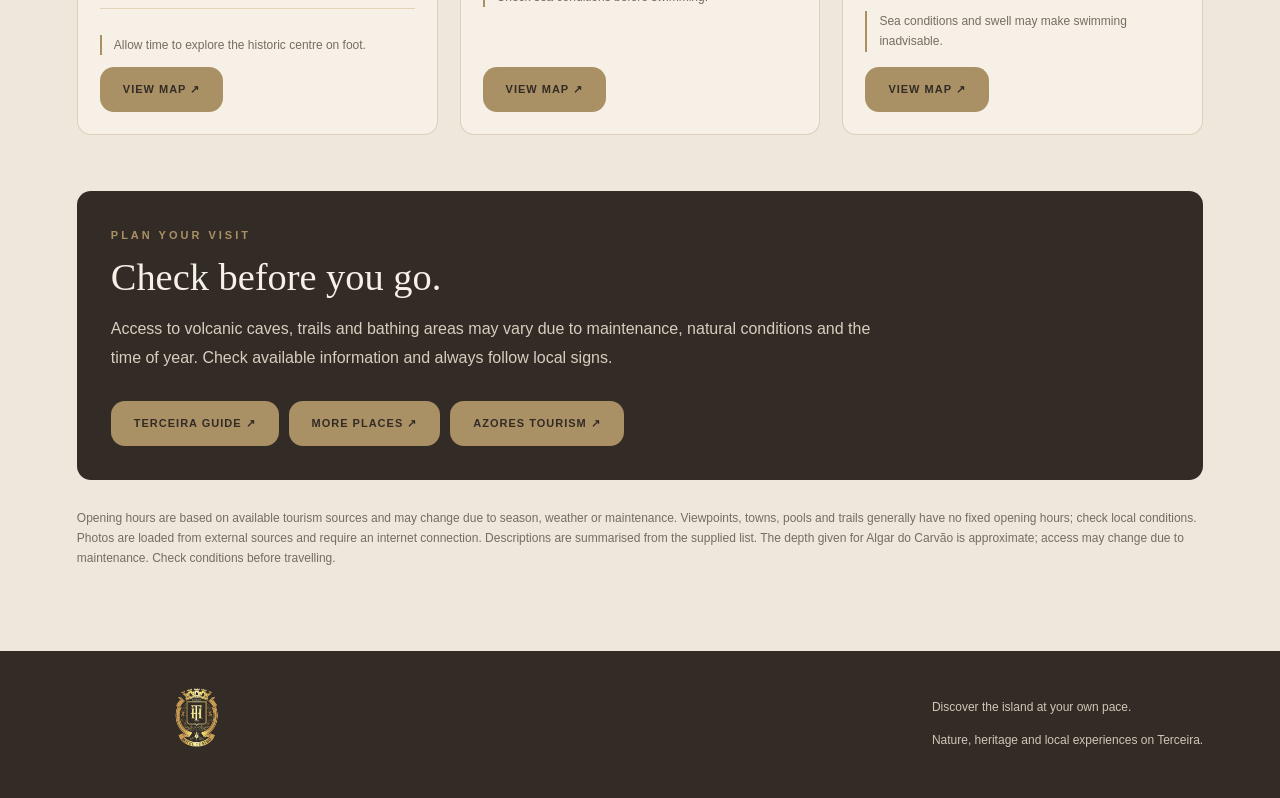
==== commit f1c2f329: "Add files via upload" ====
--- a/atracoes-en.html
+++ b/atracoes-en.html
@@ -26,4 +26,4 @@
 function render(){grid.innerHTML=places.map(p=>`<article class="card attraction-card" data-category="${p.category}"><div class="card-art attraction-photo"><img src="${p.image}" alt="${p.name} on Terceira Island" loading="lazy" onerror="this.style.display='none'"><div class="place-art"><span>TERCEIRA ISLAND · AZORES</span><b>${p.category}</b><small>VISITOR GUIDE</small></div></div><div class="card-body"><span class="code">${p.area}</span><h3>${p.name}</h3><p>${p.description}</p><div class="tags"><span class="tag">${p.category}</span></div><div class="visit-info"><p><strong>Location</strong><br>${p.location}</p><p><strong>Opening hours / closures</strong><br>${p.hours}</p></div><p class="place-note">${p.note}</p><div class="restaurant-actions"><a class="button" href="https://www.google.com/maps/search/?api=1&query=${encodeURIComponent(p.name+' Terceira Azores')}" target="_blank" rel="noopener">VIEW MAP ↗</a></div></div></article>`).join('');filter()}
 function filter(){const q=$('#search').value.trim().toLocaleLowerCase('en'),cat=$('#category').value;let n=0;document.querySelectorAll('.attraction-card').forEach(c=>{const ok=c.textContent.toLocaleLowerCase('en').includes(q)&&(!cat||c.dataset.category===cat);c.hidden=!ok;if(ok)n++});$('#results').textContent=`${n} ${n===1?'place found':'places found'}`;$('#empty').hidden=n!==0}
 $('#search').addEventListener('input',filter);$('#category').addEventListener('change',filter);render();
-</script></body></html>
+</script><script src="mobile-menu.js"></script></body></html>
--- a/styles.css
+++ b/styles.css
@@ -1,3 +1,5 @@
+@import url('https://fonts.googleapis.com/css2?family=Cormorant+Garamond:wght@400;500;600;700&display=swap');
+
 
 :root{--black:#332c26;--brown:#55443a;--gold:#aa9065;--gold2:#cdbb99;--ivory:#f6f0e6;--cream:#eee7dc;--beige:#eee7dc;--paper:#f6f0e6;--ink:#332c26;--muted:#746d61;--line:rgba(168,139,90,.32)}
 *{box-sizing:border-box}html{scroll-behavior:smooth}body{margin:0;background:var(--beige);color:var(--ink);font-family:Arial,Helvetica,sans-serif}a{color:inherit}
@@ -134,7 +136,7 @@
 @media(max-width:560px){.attraction-filters{grid-template-columns:1fr}}
 
 /* Home hub and hotel contact footer */
-.home-links{grid-template-columns:minmax(0,1fr) minmax(0,1.12fr) minmax(0,1fr) minmax(0,1fr);margin:28px 0 12px;align-items:stretch}.home-links .card{display:flex;height:100%;min-width:0}.home-links .card-body{padding:26px;display:flex;flex:1;flex-direction:column;align-items:flex-start;width:100%}.home-links h3{font-size:27px;margin:14px 0}.home-links .card:nth-child(2) h3{font-size:clamp(25px,2.2vw,32px);white-space:nowrap}.home-links p{font-size:13px;line-height:1.8;color:var(--muted);min-height:70px;flex:1;margin-bottom:18px}.home-links .button{font-size:10px;padding:13px 14px;margin-top:auto;align-self:flex-start}footer a{color:#e2c987;text-decoration:none}footer a:hover{text-decoration:underline}.whatsapp-button{background:#d5b66e;color:#111!important}@media(max-width:950px){.home-links{grid-template-columns:repeat(2,minmax(0,1fr))}}@media(max-width:560px){.home-links{grid-template-columns:1fr}.home-links p{min-height:0}}
+.home-links{grid-template-columns:1fr 1.18fr 1fr 1fr;margin:28px 0 12px;align-items:stretch}.home-links .card{display:flex;height:100%;min-width:0}.home-links .card-body{padding:26px;display:flex;flex:1;flex-direction:column;align-items:flex-start;width:100%}.home-links h3{font-size:27px;margin:14px 0}.home-links p{font-size:13px;line-height:1.8;color:var(--muted);min-height:70px;flex:1;margin-bottom:18px}.home-links .button{font-size:10px;padding:13px 14px;margin-top:auto;align-self:flex-start}footer a{color:#e2c987;text-decoration:none}footer a:hover{text-decoration:underline}.whatsapp-button{background:#d5b66e;color:#111!important}@media(max-width:950px){.home-links{grid-template-columns:repeat(2,minmax(0,1fr))}}@media(max-width:560px){.home-links{grid-template-columns:1fr}.home-links p{min-height:0}}
 
 .lang-switch{display:inline-flex;align-items:center;justify-content:center;min-width:42px;min-height:36px;margin-left:12px;padding:7px 10px;border:1px solid #b99a56;border-radius:3px;color:#d5b66e;text-decoration:none;font-size:.78rem;letter-spacing:.12em;font-weight:600}.lang-switch:hover{background:#b99a56;color:#111}
 
@@ -158,3 +160,150 @@
 .card,.facts,.event-source-panel,.events-panel,.detail-callout,.home-links .card,.filters input,.filters select,.button,.lang-switch,.tag,.card-art,.card-image,.detail-image,.restaurant-info-grid,.history-dialog{border-radius:14px}
 .card{overflow:hidden}.button{overflow:hidden}.filters input,.filters select{border-radius:12px}.lang-switch{border-radius:10px}.tag{border-radius:999px}.card-art,.card-image,.detail-image{overflow:hidden}
 @media(max-width:560px){.card,.facts,.event-source-panel,.events-panel,.detail-callout,.home-links .card,.card-art,.card-image,.detail-image{border-radius:12px}.button{border-radius:10px}}
+
+/* Event info button — always visible and aligned */
+.event-card{display:flex;flex-direction:column;min-height:100%;}
+.event-card .card-body{display:flex;flex-direction:column;flex:1;min-height:260px;}
+.event-card .event-info-button{display:block !important;visibility:visible !important;opacity:1 !important;width:100%;margin-top:auto !important;text-align:center;position:relative;z-index:3;padding:14px 18px;}
+.event-card .event-info-button:hover{background:var(--gold2);}
+
+/* Mobile refinement — Boutique Hotel Teatro
+   Keeps the desktop layout intact while making every page easier to read and tap on phones. */
+.brand-name{font-family:'Cormorant Garamond',Georgia,'Times New Roman',serif;font-weight:600;letter-spacing:.02em}
+
+@media (max-width: 850px){
+  header{padding:14px 5%;gap:14px;}
+  nav{gap:10px 16px;flex-wrap:wrap;justify-content:flex-end;}
+  nav a{font-size:12px;line-height:1.2;}
+  .lang-switch{margin-left:0;}
+  .intro{gap:16px;}
+  .detail-layout{gap:24px;}
+  .restaurant-info-grid,.restaurant-modal .modal-meta{grid-template-columns:1fr 1fr;}
+}
+
+@media (max-width: 560px){
+  body{overflow-x:hidden;}
+  header{
+    min-height:0;
+    padding:12px 5%;
+    display:flex;
+    flex-direction:column;
+    align-items:stretch;
+    gap:12px;
+  }
+  .brand{
+    width:100%;
+    min-width:0;
+    gap:8px;
+    align-items:center;
+  }
+  .brand img{
+    width:50px;
+    height:52px;
+    max-width:50px;
+    flex:0 0 50px;
+  }
+  .brand-name{
+    font-size:22px;
+    line-height:1;
+    white-space:nowrap;
+  }
+  nav{
+    width:100%;
+    display:grid;
+    grid-template-columns:repeat(2,minmax(0,1fr));
+    gap:8px;
+    align-items:stretch;
+  }
+  nav a{
+    min-height:34px;
+    display:flex;
+    align-items:center;
+    justify-content:center;
+    text-align:center;
+    padding:7px 4px;
+    font-size:11px;
+    letter-spacing:.02em;
+  }
+  nav .lang-switch{
+    min-height:34px;
+    padding:7px 8px;
+  }
+  .hero{
+    min-height:390px;
+    padding:48px 7%;
+  }
+  .hero-inner{width:100%;}
+  h1{font-size:clamp(38px,12vw,58px);line-height:1.02;}
+  .hero p{font-size:14px;line-height:1.7;}
+  .button{max-width:100%;min-height:44px;padding:13px 16px;line-height:1.25;}
+  main{padding:40px 5%;}
+  .intro{margin-bottom:24px;}
+  .intro p{font-size:14px;line-height:1.7;}
+  .grid,.home-links{grid-template-columns:1fr;gap:16px;}
+  .card-body{padding:20px;}
+  .home-links .card-body{padding:22px;}
+  .home-links h3{font-size:28px;}
+  .home-links p{font-size:13px;line-height:1.7;}
+  .home-links .button{width:100%;text-align:center;align-self:stretch;}
+  .filters{gap:10px;margin:22px 0;}
+  input,select{min-height:44px;padding:11px 12px;}
+  .card h3{font-size:23px;}
+  .card-art,.card-image{height:170px;}
+  .restaurant-info-grid{grid-template-columns:1fr;}
+  .restaurant-actions{display:grid;grid-template-columns:1fr;gap:8px;width:100%;}
+  .restaurant-actions .button{width:100%;text-align:center;}
+  .restaurant-source{justify-self:center;margin-top:2px;}
+  .restaurant-modal{padding:10px;}
+  .restaurant-modal .modal-panel{width:100%;max-height:92vh;}
+  .restaurant-modal .modal-content{padding:42px 18px 22px;}
+  .restaurant-modal .modal-meta{grid-template-columns:1fr;}
+  .history-dialog{width:100%;padding:34px 20px 22px;}
+  .event-card .card-body{min-height:0;padding:20px;}
+  .event-card .event-info-button{width:100%;}
+  .event-source-panel,.events-panel{padding:24px 18px;}
+  .event-sources{gap:12px;}
+  .event-sources a{font-size:11px;}
+  .detail-hero{padding:38px 6%;}
+  .detail-hero h1{font-size:clamp(36px,11vw,54px);}
+  .detail-layout{grid-template-columns:1fr;gap:22px;}
+  .facts{padding:20px;}
+  .fact{align-items:flex-start;}
+  .detail-copy{font-size:14px;line-height:1.8;}
+  .detail-image{max-height:320px;margin:14px 0;}
+  .footer-inner{gap:24px;}
+  .footer-brand{min-width:0;width:100%;}
+  .footer-brand img{width:min(220px,75vw);}
+  .footer-details{width:100%;}
+  .whatsapp-button{width:100%;justify-content:center;text-align:center;}
+}
+
+/* Mobile navigation — compact hamburger menu, keeping only menu + language visible */
+.mobile-menu-toggle{display:none;border:1px solid rgba(205,187,153,.55);background:transparent;color:var(--paper);width:42px;height:38px;border-radius:10px;padding:8px;cursor:pointer;align-items:center;justify-content:center;flex-direction:column;gap:4px}
+.mobile-menu-toggle span{display:block;width:20px;height:1.5px;background:currentColor;border-radius:2px;transition:transform .2s ease,opacity .2s ease}
+.mobile-nav-menu{display:flex;align-items:center;gap:25px}
+
+@media (max-width:560px){
+  header{position:relative;display:flex;flex-direction:row;align-items:center;justify-content:space-between;gap:12px;padding:10px 5%;min-height:68px}
+  .brand{width:auto;min-width:0;gap:7px}
+  .brand img{width:44px;height:44px;max-width:44px;flex:0 0 44px}
+  .brand-name{font-size:20px;line-height:.9;letter-spacing:0;font-weight:600;white-space:nowrap}
+  nav{position:relative;width:auto;display:flex;align-items:center;justify-content:flex-end;gap:8px;margin-left:auto}
+  .mobile-menu-toggle{display:flex}
+  .mobile-nav-menu{display:none;position:absolute;right:0;top:calc(100% + 8px);z-index:5000;width:min(230px,78vw);padding:8px;background:rgba(51,44,38,.98);border:1px solid rgba(170,144,101,.55);border-radius:14px;box-shadow:0 16px 38px rgba(0,0,0,.28);flex-direction:column;align-items:stretch;gap:4px}
+  nav.menu-open .mobile-nav-menu{display:flex}
+  .mobile-nav-menu a{display:flex;align-items:center;justify-content:flex-start;min-height:42px;padding:10px 13px;border-radius:9px;font-size:12px;letter-spacing:.03em}
+  .mobile-nav-menu a:hover{background:rgba(205,187,153,.12)}
+  nav .lang-switch{display:inline-flex;min-width:42px;min-height:38px;margin:0;padding:7px 10px;border-radius:10px;font-size:11px}
+  nav.menu-open .mobile-menu-toggle span:nth-child(1){transform:translateY(5.5px) rotate(45deg)}
+  nav.menu-open .mobile-menu-toggle span:nth-child(2){opacity:0}
+  nav.menu-open .mobile-menu-toggle span:nth-child(3){transform:translateY(-5.5px) rotate(-45deg)}
+
+  /* Tighter mobile typography: less vertical stretch while keeping the editorial serif style. */
+  h1,h2,h3{font-stretch:normal}
+  h1{line-height:.96}
+  h2{line-height:1.02}
+  h3{line-height:1.08}
+  .hero p,.intro p,.card p,.detail-copy{line-height:1.6}
+  .eyebrow{line-height:1.15}
+}
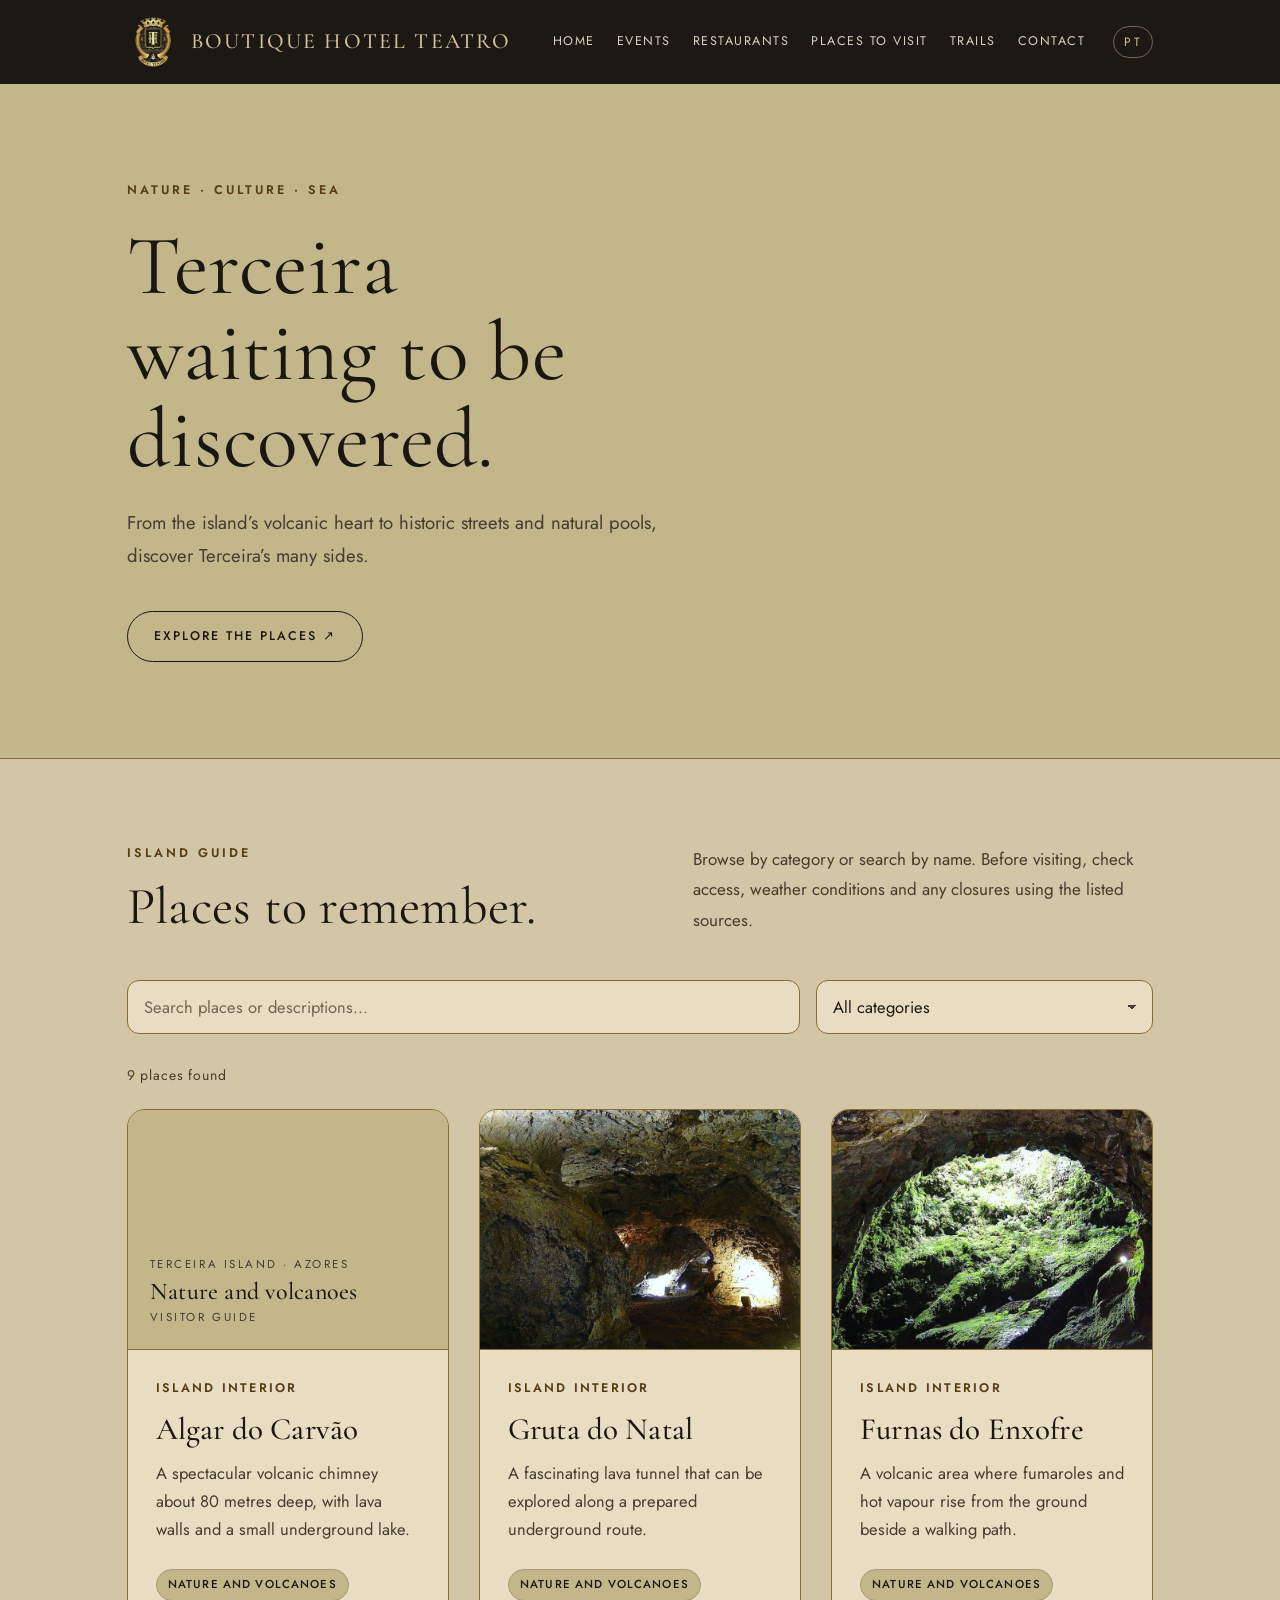
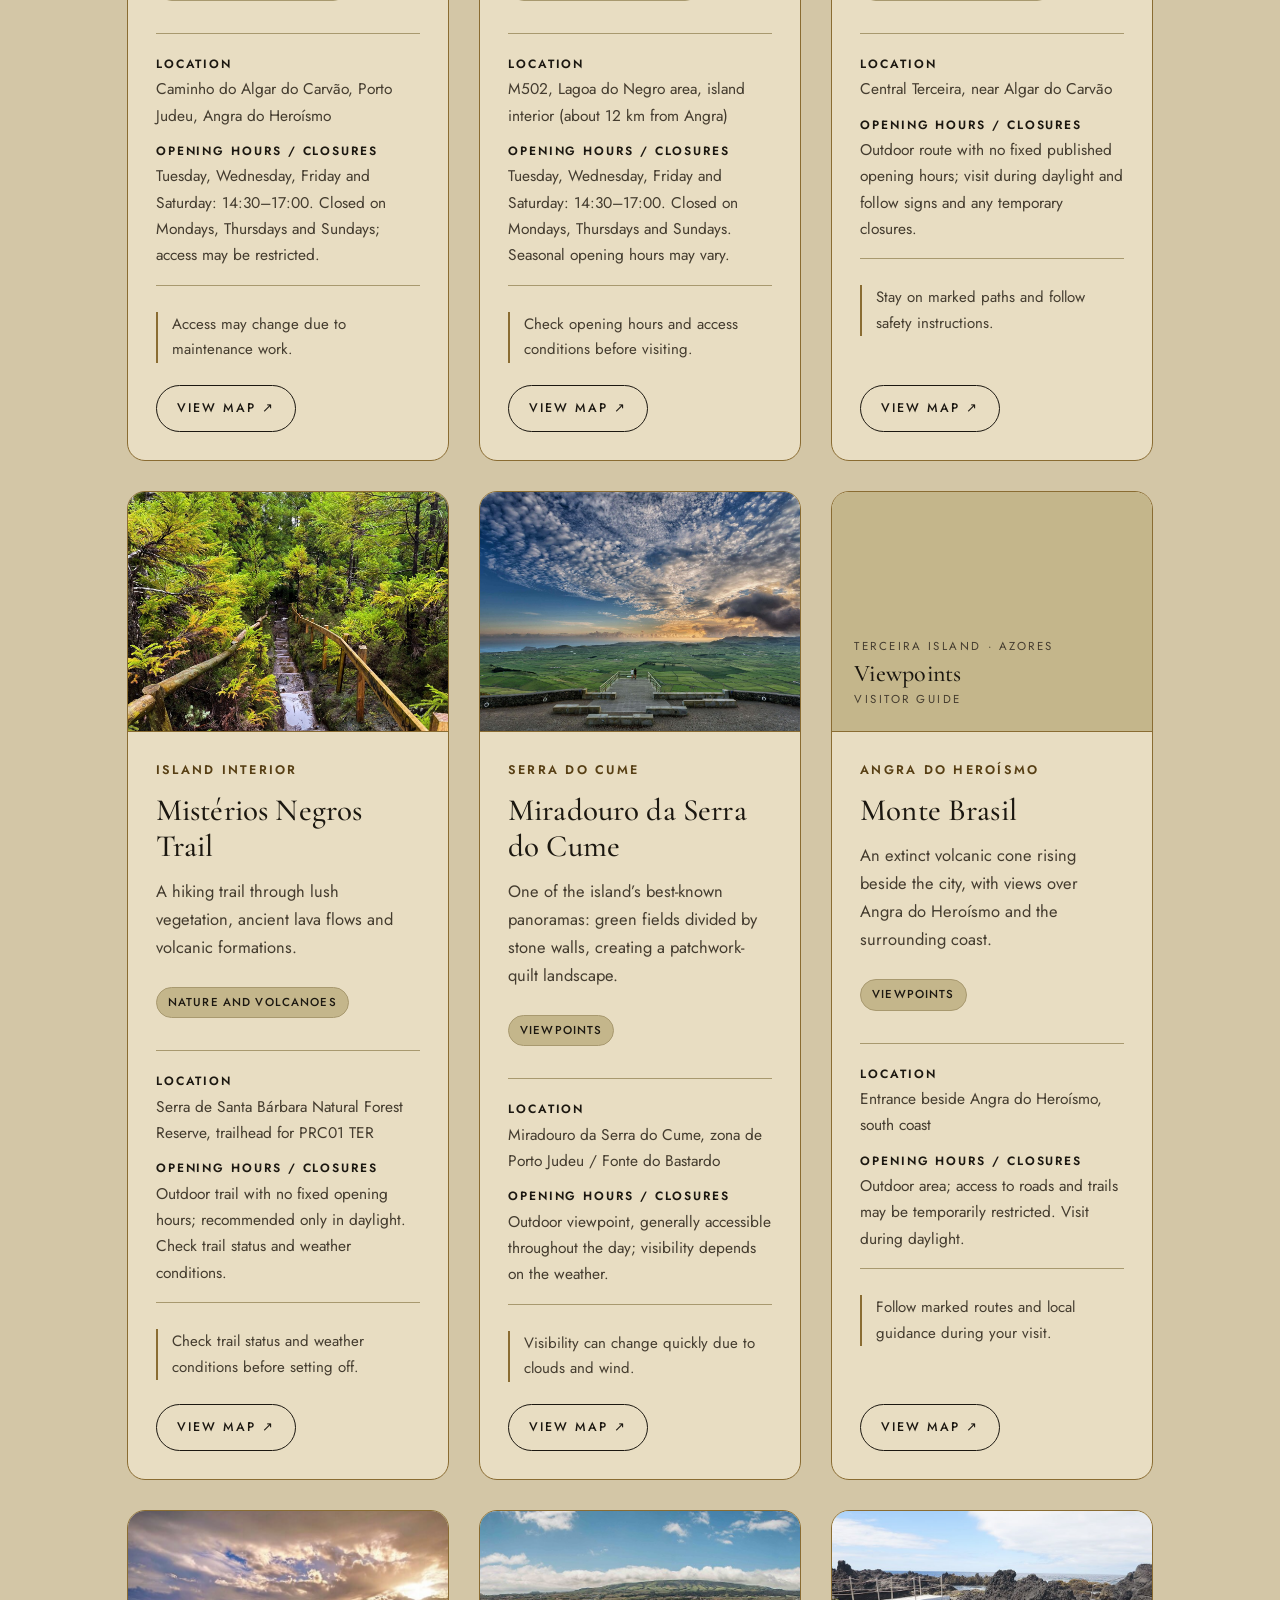
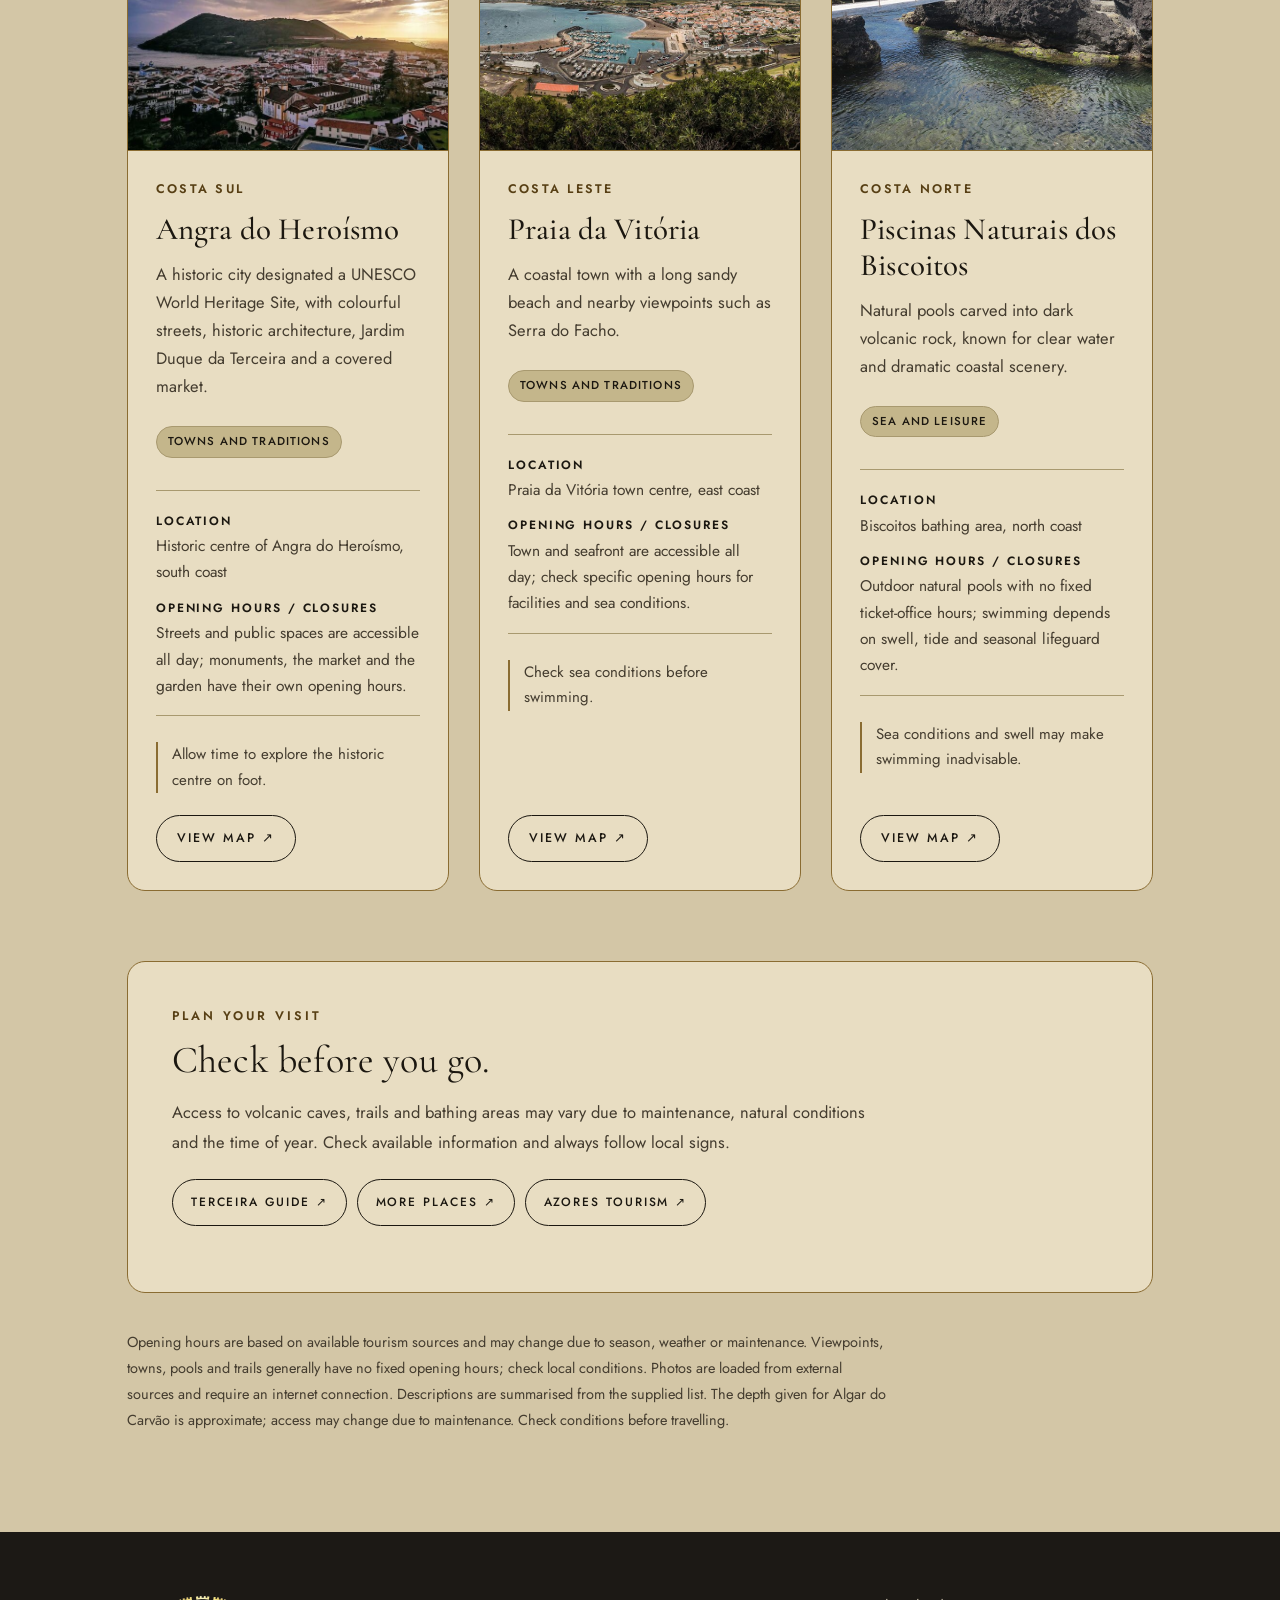
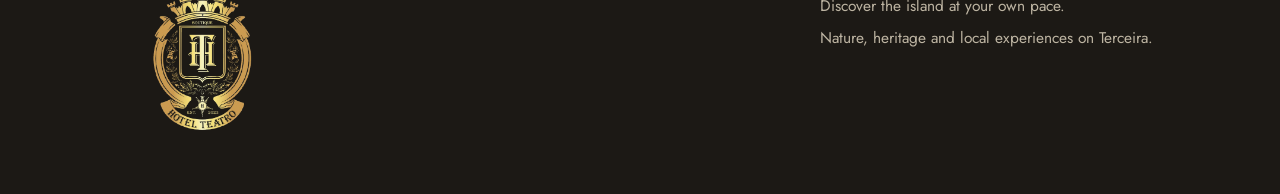
==== commit e8d74bf3: "Add files via upload" ====
--- a/atracoes-en.html
+++ b/atracoes-en.html
@@ -1,7 +1,5 @@
 <!DOCTYPE html>
-<html lang="en"><head><meta charset="UTF-8"><meta name="viewport" content="width=device-width, initial-scale=1"><meta name="theme-color" content="#111111"><meta name="description" content="Discover what to visit on Terceira Island: volcanoes, trails, viewpoints, historic towns and natural pools."><title>Places to Visit on Terceira | Boutique Hotel Teatro</title><link rel="stylesheet" href="styles.css"><style>
-.attraction-photo{height:220px;position:relative;overflow:hidden;background:#25221b}.attraction-photo img{width:100%;height:100%;object-fit:cover;display:block;position:absolute;inset:0}.attraction-photo .place-art{position:absolute;inset:0;display:flex;flex-direction:column;justify-content:flex-end;gap:8px;padding:18px;background:linear-gradient(180deg,transparent 10%,rgba(0,0,0,.78) 100%);color:#fff}.attraction-photo .place-art span,.attraction-photo .place-art small{font-size:.7rem;letter-spacing:.12em}.attraction-photo .place-art b{font-family:inherit;font-size:1.15rem;color:#e0c27b}.visit-info{border-top:1px solid rgba(190,160,94,.35);border-bottom:1px solid rgba(190,160,94,.35);padding:8px 0;margin:14px 0}.visit-info p{font-size:.88rem;margin:8px 0;line-height:1.55}.visit-info strong{color:#b99a56;letter-spacing:.04em}
-</style></head><body>
+<html lang="en"><head><meta charset="UTF-8"><meta name="viewport" content="width=device-width, initial-scale=1"><meta name="theme-color" content="#1c1915"><meta name="description" content="Discover what to visit on Terceira Island: volcanoes, trails, viewpoints, historic towns and natural pools."><title>Places to Visit on Terceira | Boutique Hotel Teatro</title><link rel="stylesheet" href="styles.css"></head><body>
 <header><a class="brand" href="index-en.html" aria-label="Boutique Hotel Teatro — home"><img src="images/logo.png" alt="Boutique Hotel Teatro"><span class="brand-name">Boutique Hotel Teatro</span></a><nav aria-label="Main navigation"><a href="index-en.html">Home</a><a href="eventos-en.html">Events</a><a href="restaurantes-en.html">Restaurants</a><a href="atracoes-en.html">Places to visit</a><a href="trails.html">Trails</a><a href="index-en.html#contactos">Contact</a><a class="lang-switch" href="atracoes.html" aria-label="Portuguese" lang="pt-PT">PT</a></nav></header>
 <section class="hero attractions-hero" id="inicio"><div class="hero-inner"><span class="eyebrow">Nature · Culture · Sea</span><h1>Terceira<br>waiting to be discovered.</h1><p>From the island’s volcanic heart to historic streets and natural pools, discover Terceira’s many sides.</p><a class="button" href="#lugares">EXPLORE THE PLACES ↗</a></div></section>
 <main id="lugares"><div class="intro"><div><span class="eyebrow">Island guide</span><h2>Places to remember.</h2></div><p>Browse by category or search by name. Before visiting, check access, weather conditions and any closures using the listed sources.</p></div>
@@ -13,14 +11,14 @@
 <script>
 const places=[
 {image:'https://commons.wikimedia.org/wiki/Special:FilePath/Algar_do_Carv%C3%A3o.jpg',location:'Caminho do Algar do Carvão, Porto Judeu, Angra do Heroísmo',hours:'Tuesday, Wednesday, Friday and Saturday: 14:30–17:00. Closed on Mondays, Thursdays and Sundays; access may be restricted.',id:'algar',name:'Algar do Carvão',category:'Nature and volcanoes',area:'Island interior',description:'A spectacular volcanic chimney about 80 metres deep, with lava walls and a small underground lake.',note:'Access may change due to maintenance work.',source:'https://www.futurismo.pt/it/isole/isola-di-terceira-azzorre/',sourceLabel:'Futurismo — Terceira Island'},
-{image:'https://commons.wikimedia.org/wiki/Special:FilePath/Gruta_do_Natal.jpg',location:'M502, Lagoa do Negro area, island interior (about 12 km from Angra)',hours:'Tuesday, Wednesday, Friday and Saturday: 14:30–17:00. Closed on Mondays, Thursdays and Sundays. Seasonal opening hours may vary.',id:'natal',name:'Gruta do Natal',category:'Nature and volcanoes',area:'Island interior',description:'A fascinating lava tunnel that can be explored along a prepared underground route.',note:'Check opening hours and access conditions before visiting.',source:'https://www.eleonoraongaro.it/cosa-vedere-a-terceira-azzorre/',sourceLabel:'Terceira travel guide'},
-{image:'https://commons.wikimedia.org/wiki/Special:FilePath/Furnas_do_Enxofre.jpg',location:'Central Terceira, near Algar do Carvão',hours:'Outdoor route with no fixed published opening hours; visit during daylight and follow signs and any temporary closures.',id:'enxofre',name:'Furnas do Enxofre',category:'Nature and volcanoes',area:'Island interior',description:'A volcanic area where fumaroles and hot vapour rise from the ground beside a walking path.',note:'Stay on marked paths and follow safety instructions.',source:'https://www.youtube.com/watch?v=N9CXTRlJnhI&t=738',sourceLabel:'Reference video'},
-{image:'https://commons.wikimedia.org/wiki/Special:FilePath/Misterios_Negros_Terceira.jpg',location:'Serra de Santa Bárbara Natural Forest Reserve, trailhead for PRC01 TER',hours:'Outdoor trail with no fixed opening hours; recommended only in daylight. Check trail status and weather conditions.',id:'misterios',name:'Mistérios Negros Trail',category:'Nature and volcanoes',area:'Island interior',description:'A hiking trail through lush vegetation, ancient lava flows and volcanic formations.',note:'Check trail status and weather conditions before setting off.',source:'https://www.tripadvisor.pt/Attractions-g189136-Activities-Terceira_Azores.html',sourceLabel:'Terceira attractions list'},
-{image:'https://commons.wikimedia.org/wiki/Special:FilePath/Serra_do_Cume_Terceira.jpg',location:'Miradouro da Serra do Cume, zona de Porto Judeu / Fonte do Bastardo',hours:'Outdoor viewpoint, generally accessible throughout the day; visibility depends on the weather.',id:'serra-cume',name:'Miradouro da Serra do Cume',category:'Viewpoints',area:'Serra do Cume',description:'One of the island’s best-known panoramas: green fields divided by stone walls, creating a patchwork-quilt landscape.',note:'Visibility can change quickly due to clouds and wind.',source:'https://www.futurismo.pt/it/isole/isola-di-terceira-azzorre/',sourceLabel:'Futurismo — Terceira Island'},
+{image:'images/gruta-do-natal.jpg',location:'M502, Lagoa do Negro area, island interior (about 12 km from Angra)',hours:'Tuesday, Wednesday, Friday and Saturday: 14:30–17:00. Closed on Mondays, Thursdays and Sundays. Seasonal opening hours may vary.',id:'natal',name:'Gruta do Natal',category:'Nature and volcanoes',area:'Island interior',description:'A fascinating lava tunnel that can be explored along a prepared underground route.',note:'Check opening hours and access conditions before visiting.',source:'https://www.eleonoraongaro.it/cosa-vedere-a-terceira-azzorre/',sourceLabel:'Terceira travel guide'},
+{image:'images/furnas-do-enxofre.jpg',location:'Central Terceira, near Algar do Carvão',hours:'Outdoor route with no fixed published opening hours; visit during daylight and follow signs and any temporary closures.',id:'enxofre',name:'Furnas do Enxofre',category:'Nature and volcanoes',area:'Island interior',description:'A volcanic area where fumaroles and hot vapour rise from the ground beside a walking path.',note:'Stay on marked paths and follow safety instructions.',source:'https://www.youtube.com/watch?v=N9CXTRlJnhI&t=738',sourceLabel:'Reference video'},
+{image:'images/misterios-negros.jpg',location:'Serra de Santa Bárbara Natural Forest Reserve, trailhead for PRC01 TER',hours:'Outdoor trail with no fixed opening hours; recommended only in daylight. Check trail status and weather conditions.',id:'misterios',name:'Mistérios Negros Trail',category:'Nature and volcanoes',area:'Island interior',description:'A hiking trail through lush vegetation, ancient lava flows and volcanic formations.',note:'Check trail status and weather conditions before setting off.',source:'https://www.tripadvisor.pt/Attractions-g189136-Activities-Terceira_Azores.html',sourceLabel:'Terceira attractions list'},
+{image:'images/serra-do-cume.jpg',location:'Miradouro da Serra do Cume, zona de Porto Judeu / Fonte do Bastardo',hours:'Outdoor viewpoint, generally accessible throughout the day; visibility depends on the weather.',id:'serra-cume',name:'Miradouro da Serra do Cume',category:'Viewpoints',area:'Serra do Cume',description:'One of the island’s best-known panoramas: green fields divided by stone walls, creating a patchwork-quilt landscape.',note:'Visibility can change quickly due to clouds and wind.',source:'https://www.futurismo.pt/it/isole/isola-di-terceira-azzorre/',sourceLabel:'Futurismo — Terceira Island'},
 {image:'https://commons.wikimedia.org/wiki/Special:FilePath/Monte_Brasil.jpg',location:'Entrance beside Angra do Heroísmo, south coast',hours:'Outdoor area; access to roads and trails may be temporarily restricted. Visit during daylight.',id:'monte-brasil',name:'Monte Brasil',category:'Viewpoints',area:'Angra do Heroísmo',description:'An extinct volcanic cone rising beside the city, with views over Angra do Heroísmo and the surrounding coast.',note:'Follow marked routes and local guidance during your visit.',source:'https://www.tripadvisor.pt/Attractions-g189136-Activities-Terceira_Azores.html',sourceLabel:'Terceira attractions list'},
-{image:'https://commons.wikimedia.org/wiki/Special:FilePath/Angra_do_Heroismo.jpg',location:'Historic centre of Angra do Heroísmo, south coast',hours:'Streets and public spaces are accessible all day; monuments, the market and the garden have their own opening hours.',id:'angra',name:'Angra do Heroísmo',category:'Towns and traditions',area:'Costa sul',description:'A historic city designated a UNESCO World Heritage Site, with colourful streets, historic architecture, Jardim Duque da Terceira and a covered market.',note:'Allow time to explore the historic centre on foot.',source:'https://www.eleonoraongaro.it/cosa-vedere-a-terceira-azzorre/',sourceLabel:'Terceira travel guide'},
-{image:'https://commons.wikimedia.org/wiki/Special:FilePath/Praia_da_Vitoria_Terceira.jpg',location:'Praia da Vitória town centre, east coast',hours:'Town and seafront are accessible all day; check specific opening hours for facilities and sea conditions.',id:'praia',name:'Praia da Vitória',category:'Towns and traditions',area:'Costa leste',description:'A coastal town with a long sandy beach and nearby viewpoints such as Serra do Facho.',note:'Check sea conditions before swimming.',source:'https://www.futurismo.pt/it/isole/isola-di-terceira-azzorre/',sourceLabel:'Futurismo — Terceira Island'},
-{image:'https://commons.wikimedia.org/wiki/Special:FilePath/Piscinas_naturais_dos_Biscoitos.jpg',location:'Biscoitos bathing area, north coast',hours:'Outdoor natural pools with no fixed ticket-office hours; swimming depends on swell, tide and seasonal lifeguard cover.',id:'biscoitos',name:'Piscinas Naturais dos Biscoitos',category:'Sea and leisure',area:'Costa norte',description:'Natural pools carved into dark volcanic rock, known for clear water and dramatic coastal scenery.',note:'Sea conditions and swell may make swimming inadvisable.',source:'https://www.tripadvisor.pt/Attractions-g189136-Activities-Terceira_Azores.html',sourceLabel:'Terceira attractions list'}
+{image:'images/angra-do-heroismo.jpg',location:'Historic centre of Angra do Heroísmo, south coast',hours:'Streets and public spaces are accessible all day; monuments, the market and the garden have their own opening hours.',id:'angra',name:'Angra do Heroísmo',category:'Towns and traditions',area:'Costa sul',description:'A historic city designated a UNESCO World Heritage Site, with colourful streets, historic architecture, Jardim Duque da Terceira and a covered market.',note:'Allow time to explore the historic centre on foot.',source:'https://www.eleonoraongaro.it/cosa-vedere-a-terceira-azzorre/',sourceLabel:'Terceira travel guide'},
+{image:'images/praia-da-vitoria.jpg',location:'Praia da Vitória town centre, east coast',hours:'Town and seafront are accessible all day; check specific opening hours for facilities and sea conditions.',id:'praia',name:'Praia da Vitória',category:'Towns and traditions',area:'Costa leste',description:'A coastal town with a long sandy beach and nearby viewpoints such as Serra do Facho.',note:'Check sea conditions before swimming.',source:'https://www.futurismo.pt/it/isole/isola-di-terceira-azzorre/',sourceLabel:'Futurismo — Terceira Island'},
+{image:'images/biscoitos.jpg',location:'Biscoitos bathing area, north coast',hours:'Outdoor natural pools with no fixed ticket-office hours; swimming depends on swell, tide and seasonal lifeguard cover.',id:'biscoitos',name:'Piscinas Naturais dos Biscoitos',category:'Sea and leisure',area:'Costa norte',description:'Natural pools carved into dark volcanic rock, known for clear water and dramatic coastal scenery.',note:'Sea conditions and swell may make swimming inadvisable.',source:'https://www.tripadvisor.pt/Attractions-g189136-Activities-Terceira_Azores.html',sourceLabel:'Terceira attractions list'}
 ];
 const $=s=>document.querySelector(s),grid=$('#placeGrid');
 function render(){grid.innerHTML=places.map(p=>`<article class="card attraction-card" data-category="${p.category}"><div class="card-art attraction-photo"><img src="${p.image}" alt="${p.name} on Terceira Island" loading="lazy" onerror="this.style.display='none'"><div class="place-art"><span>TERCEIRA ISLAND · AZORES</span><b>${p.category}</b><small>VISITOR GUIDE</small></div></div><div class="card-body"><span class="code">${p.area}</span><h3>${p.name}</h3><p>${p.description}</p><div class="tags"><span class="tag">${p.category}</span></div><div class="visit-info"><p><strong>Location</strong><br>${p.location}</p><p><strong>Opening hours / closures</strong><br>${p.hours}</p></div><p class="place-note">${p.note}</p><div class="restaurant-actions"><a class="button" href="https://www.google.com/maps/search/?api=1&query=${encodeURIComponent(p.name+' Terceira Azores')}" target="_blank" rel="noopener">VIEW MAP ↗</a></div></div></article>`).join('');filter()}
--- a/styles.css
+++ b/styles.css
@@ -1,309 +1,301 @@
-@import url('https://fonts.googleapis.com/css2?family=Cormorant+Garamond:wght@400;500;600;700&display=swap');
-
-
-:root{--black:#332c26;--brown:#55443a;--gold:#aa9065;--gold2:#cdbb99;--ivory:#f6f0e6;--cream:#eee7dc;--beige:#eee7dc;--paper:#f6f0e6;--ink:#332c26;--muted:#746d61;--line:rgba(168,139,90,.32)}
-*{box-sizing:border-box}html{scroll-behavior:smooth}body{margin:0;background:var(--beige);color:var(--ink);font-family:Arial,Helvetica,sans-serif}a{color:inherit}
-header{min-height:94px;padding:16px 6%;display:flex;align-items:center;justify-content:space-between;gap:24px;background:var(--black);color:var(--paper)}
-.brand{display:flex;align-items:center;gap:8px;text-decoration:none;flex-shrink:0}.brand img{display:block;width:62px;height:64px;max-width:62px;object-fit:contain;object-position:center;flex:0 0 62px}.brand-name{color:#d5b66e;font-family:'Cormorant Garamond','Palatino Linotype','Book Antiqua',Palatino,serif;font-size:clamp(19px,2vw,27px);font-weight:700;letter-spacing:.025em;line-height:1.05;white-space:nowrap}
-nav{display:flex;gap:25px;align-items:center}nav a{text-decoration:none;font-size:13px;color:var(--paper)}nav a:hover{color:var(--gold)}
-.hero{min-height:450px;padding:75px 8%;display:flex;align-items:center;color:white;background:linear-gradient(90deg,rgba(17,17,17,.90),rgba(17,17,17,.25)),linear-gradient(135deg,#4c5946,#8b9272 45%,#3e4034)}
-.hero-inner{max-width:660px}.eyebrow{color:var(--gold);font-size:11px;font-weight:700;letter-spacing:3px;text-transform:uppercase}
-h1,h2,h3{font-family:Georgia,'Times New Roman',serif;font-weight:400}h1{font-size:clamp(42px,6vw,76px);line-height:1.04;margin:22px 0}.hero p{max-width:490px;color:#F0E7D7;line-height:1.8}
-.button{display:inline-block;margin-top:18px;padding:15px 22px;background:var(--gold);color:var(--black);text-decoration:none;font-size:11px;font-weight:700;letter-spacing:1px;border:0;cursor:pointer}
-main{max-width:1280px;margin:auto;padding:70px 6%}.intro{display:flex;justify-content:space-between;align-items:end;gap:30px;margin-bottom:30px}h2{font-size:clamp(32px,4vw,48px);margin:12px 0}.intro p{max-width:460px;color:var(--muted);line-height:1.75}
-.filters{display:grid;grid-template-columns:2fr 1fr 1fr 1fr;gap:12px;margin:30px 0}input,select{width:100%;min-width:0;padding:14px;border:1px solid var(--line);border-radius:0;background:var(--paper);color:var(--ink);font:inherit}input:focus,select:focus{outline:2px solid var(--gold);outline-offset:2px}
-.results{font-size:13px;color:var(--muted);margin:0 0 16px}.grid{display:grid;grid-template-columns:repeat(3,minmax(0,1fr));gap:22px}.card{background:var(--paper);border:1px solid var(--line);min-width:0}.card[hidden]{display:none}
-.card-art{height:190px;padding:20px;display:flex;align-items:end;background:linear-gradient(145deg,#52634d,#a9ad8b 48%,#394638);color:white}.card:nth-child(2) .card-art{background:linear-gradient(145deg,#6f806f,#c2b89c 50%,#536a65)}.card:nth-child(3) .card-art{background:linear-gradient(145deg,#777d62,#c5b48a 50%,#424a3c)}.card-art span{font-size:10px;letter-spacing:2px;text-transform:uppercase;text-shadow:0 1px 4px #222}
-.card-body{padding:22px}.code{color:#8C6A31;font-size:11px;font-weight:700;letter-spacing:1.5px}.card h3{font-size:24px;line-height:1.25;margin:12px 0;min-height:58px}.card p{font-size:14px;line-height:1.7;color:var(--muted)}
-.tags{display:flex;gap:7px;flex-wrap:wrap;margin:18px 0}.tag{background:var(--beige);padding:7px 9px;font-size:11px}.trail-link{display:inline-block;margin-top:8px;padding-bottom:5px;border-bottom:1px solid var(--gold);text-decoration:none;font-size:11px;font-weight:700;letter-spacing:.5px}.trail-link:hover{color:#8C6A31}
-.note{font-size:12px;color:var(--muted);line-height:1.7;margin-top:28px}.empty{padding:25px 0;color:var(--muted)}
-footer{background:var(--black);color:var(--beige);padding:34px 6%}.footer-inner{max-width:1280px;margin:auto;display:flex;justify-content:space-between;gap:24px;align-items:center}.footer-inner img{width:min(240px,60vw);max-height:65px;object-fit:contain}footer p{font-size:12px;line-height:1.8;color:#D0C7B8}
-.back-link{display:inline-block;margin-bottom:28px;color:#74592D;text-decoration:none;border-bottom:1px solid var(--gold);padding-bottom:5px;font-size:12px;font-weight:bold;letter-spacing:.5px}
-.detail-hero{padding:55px 8%;background:var(--black);color:var(--paper)}.detail-hero h1{max-width:900px;margin-bottom:12px}.detail-hero p{max-width:720px;line-height:1.8;color:#D7CEBF}
-.detail-layout{display:grid;grid-template-columns:minmax(0,2fr) minmax(250px,1fr);gap:36px}.detail-copy{font-size:15px;line-height:1.9}.facts{background:var(--paper);border:1px solid var(--line);padding:25px;height:max-content}.facts h2{font-size:27px}.fact{padding:13px 0;border-bottom:1px solid var(--line);display:flex;justify-content:space-between;gap:16px;font-size:13px}.fact:last-child{border:0}.fact span{color:var(--muted)}.detail-callout{border-left:3px solid var(--gold);padding:14px 18px;background:#E8DECB;font-size:13px;line-height:1.7;margin-top:24px}
-@media(max-width:850px){.grid{grid-template-columns:repeat(2,minmax(0,1fr))}.filters{grid-template-columns:repeat(2,minmax(0,1fr))}.intro{display:block}.detail-layout{grid-template-columns:1fr}}
-@media(max-width:560px){header{padding:15px 5%;align-items:flex-start;flex-direction:column}.brand{gap:6px}.brand img{width:48px;height:50px;max-width:48px;flex-basis:48px}.brand-name{font-size:20px;white-space:normal}nav{gap:20px}.hero{min-height:400px;padding:52px 7%}main{padding:45px 5%}.grid{grid-template-columns:1fr}.filters{grid-template-columns:1fr}.card h3{min-height:0}.footer-inner{align-items:flex-start;flex-direction:column}.detail-hero{padding:42px 6%}}
-
-.card-art{padding:0;overflow:hidden}.card-art img{width:100%;height:100%;object-fit:cover;display:block}.card-art .no-image{height:100%;width:100%;display:flex;align-items:end;padding:20px;background:linear-gradient(145deg,#52634d,#a9ad8b 48%,#394638);color:white}.card h3{min-height:0}.detail-image{width:100%;max-height:460px;object-fit:cover;margin:18px 0}
-
-
-/* Restaurant directory — clean, aligned cards and a dedicated Tasca das Tias history modal */
-.restaurant-card{height:100%;display:flex}.restaurant-card .card-body{padding:28px;display:flex;flex-direction:column;width:100%;height:100%}.restaurant-card .card-body h3{min-height:0;margin:10px 0 6px}.restaurant-area{margin:0 0 12px}.restaurant-description{margin:16px 0 20px;color:var(--ink)!important}.restaurant-info-grid{display:grid;grid-template-columns:1fr 1fr;gap:1px;background:var(--line);border:1px solid var(--line);margin:18px 0 20px;overflow:hidden;border-radius:14px}.restaurant-info-grid>div{padding:13px 14px;background:var(--cream);font-size:12px;line-height:1.6;min-height:70px}.restaurant-info-grid strong{display:block;color:var(--ink);font-size:10px;letter-spacing:.08em;text-transform:uppercase;margin-bottom:4px}.restaurant-info-grid span{color:var(--muted)}.restaurant-actions{display:flex;gap:10px;align-items:center;flex-wrap:wrap;margin-top:auto}.restaurant-actions .button{margin-top:0}.restaurant-source{font-size:11px;color:#765923;text-decoration:none;border-bottom:1px solid var(--gold);padding-bottom:3px}.history-modal{position:fixed;inset:0;z-index:9999;padding:24px;display:flex;align-items:center;justify-content:center;background:rgba(51,44,38,.76);backdrop-filter:blur(3px)}.history-modal[hidden]{display:none}.history-dialog{position:relative;width:min(760px,100%);max-height:min(82vh,760px);overflow:auto;background:var(--ivory);color:var(--ink);border:1px solid var(--gold);border-radius:18px;padding:38px 42px;box-shadow:0 24px 70px rgba(0,0,0,.28)}.history-dialog h4{font:normal clamp(30px,4vw,44px) Georgia,'Times New Roman',serif;line-height:1.1;margin:10px 0 24px;color:var(--ink)}.history-copy p{font-size:14px;line-height:1.85;color:var(--ink);margin:0 0 15px}.history-copy p:last-child{margin-bottom:0}.history-close{position:absolute;top:12px;right:14px;width:42px;height:42px;border:1px solid var(--line);border-radius:50%;background:var(--cream);color:var(--ink);font-size:28px;line-height:1;cursor:pointer}.history-close:hover{background:var(--gold)}body.modal-open{overflow:hidden}
-@media(max-width:560px){.restaurant-info-grid{grid-template-columns:1fr}.restaurant-card .card-body{padding:22px}.history-modal{padding:14px}.history-dialog{max-height:88vh;padding:32px 22px 24px;border-radius:16px}}
-
-/* Event information modal — centred full-screen overlay, never inline in the page */
-.restaurant-modal{
-  position:fixed;
-  inset:0;
-  z-index:10000;
-  display:none;
-  align-items:center;
-  justify-content:center;
-  padding:24px;
-  background:rgba(51,44,38,.78);
-  backdrop-filter:blur(4px);
-}
-.restaurant-modal.is-open{display:flex}
-.restaurant-modal .modal-panel{
-  position:relative;
-  width:min(760px,100%);
-  max-height:min(84vh,780px);
-  overflow:auto;
-  background:var(--ivory);
-  color:var(--ink);
-  border:1px solid var(--gold);
-  border-radius:18px;
-  box-shadow:0 28px 80px rgba(0,0,0,.34);
-}
-.restaurant-modal .modal-content{padding:42px 44px 38px}
-.restaurant-modal .modal-content h2{
-  font:normal clamp(30px,4vw,46px) Georgia,'Times New Roman',serif;
-  line-height:1.1;
-  color:var(--ink);
-  margin:10px 0 20px;
-}
-.restaurant-modal .modal-content #modalDescription{
-  color:var(--ink);
-  font-size:14px;
-  line-height:1.85;
-  margin:0 0 24px;
-}
-.restaurant-modal .modal-meta{
-  display:grid;
-  grid-template-columns:1fr 1fr;
-  gap:1px;
-  margin:22px 0 26px;
-  background:var(--line);
-  border:1px solid var(--line);
-  border-radius:14px;
-  overflow:hidden;
-}
-.restaurant-modal .modal-meta>div{
-  padding:14px 15px;
-  min-height:68px;
-  background:var(--cream);
-  font-size:12px;
-  line-height:1.6;
-}
-.restaurant-modal .modal-meta strong{
-  display:block;
-  margin-bottom:4px;
-  color:var(--ink);
-  font-size:10px;
-  letter-spacing:.08em;
-  text-transform:uppercase;
-}
-.restaurant-modal .modal-close{
-  position:absolute;
-  top:12px;
-  right:14px;
-  z-index:2;
-  width:42px;
-  height:42px;
-  border:1px solid var(--line);
-  border-radius:50%;
-  background:var(--cream);
-  color:var(--ink);
-  font-size:28px;
-  line-height:1;
-  cursor:pointer;
-}
-.restaurant-modal .modal-close:hover{background:var(--gold)}
-.restaurant-modal .restaurant-actions{margin-top:0}
-@media(max-width:560px){
-  .restaurant-modal{padding:14px}
-  .restaurant-modal .modal-panel{max-height:90vh;border-radius:16px}
-  .restaurant-modal .modal-content{padding:38px 22px 24px}
-  .restaurant-modal .modal-meta{grid-template-columns:1fr}
-}
-
-/* Events guide */
-.event-hero{background:linear-gradient(90deg,rgba(17,17,17,.94),rgba(17,17,17,.38)),linear-gradient(135deg,#2b2822,#6d5b37 52%,#171717)}
+@import url('https://fonts.googleapis.com/css2?family=Cormorant+Garamond:ital,wght@0,300;0,400;0,500;0,600;1,400&family=Jost:wght@300;400;500&display=swap');
+
+/* Boutique Hotel Teatro — minimal / elegant
+   Palette: warm ivory paper, charcoal ink, one muted gold accent. Flat surfaces, hairlines, generous space. */
+:root{
+  --bg:#d3c6a6; --paper:#e8ddc2; --tint:#c4b68b;
+  --ink:#1b1710; --muted:#443c2f; --line:#a8996f;
+  --gold:#8a6c32; --gold-dark:#573f14; --gold-light:#d6c29a;
+  --dark:#1c1915;
+  --serif:'Cormorant Garamond',Georgia,'Times New Roman',serif;
+  --sans:'Jost','Helvetica Neue',Arial,sans-serif;
+  --max:1180px;
+  --gutter:calc(max(0px,(100% - 1180px)/2) + 6%);
+}
+*{box-sizing:border-box}
+html{scroll-behavior:smooth}
+body{margin:0;background:var(--bg);color:var(--ink);font-family:var(--sans);font-weight:400;font-size:18px;line-height:1.7;-webkit-font-smoothing:antialiased}
+a{color:inherit}
+img{max-width:100%}
+h1,h2,h3,h4{font-family:var(--serif);font-weight:400;letter-spacing:.005em;margin:0;color:var(--ink)}
+strong{font-weight:600}
+
+/* Header */
+header{min-height:84px;padding:14px var(--gutter);display:flex;align-items:center;justify-content:space-between;gap:24px;background:var(--dark);color:#efe8da}
+.brand{display:flex;align-items:center;gap:12px;text-decoration:none;flex-shrink:0}
+.brand img{display:block;width:52px;height:54px;max-width:52px;object-fit:contain;flex:0 0 52px}
+.brand-name{font-family:var(--serif);font-size:clamp(18px,1.7vw,22px);font-weight:500;letter-spacing:.1em;text-transform:uppercase;color:var(--gold-light);line-height:1.1;white-space:nowrap}
+nav{display:flex;gap:22px;align-items:center}
+nav a{white-space:nowrap;text-decoration:none;font-size:12.5px;letter-spacing:.12em;text-transform:uppercase;color:#d9d0bf;transition:color .2s}
+nav a:hover{color:var(--gold-light)}
+.lang-switch{display:inline-flex;align-items:center;justify-content:center;min-width:40px;min-height:32px;margin-left:6px;padding:4px 10px;border:1px solid rgba(214,194,154,.45);color:var(--gold-light)!important;font-size:12px!important;letter-spacing:.2em;transition:background .2s,color .2s}
+.lang-switch:hover{background:var(--gold-light);color:var(--dark)!important}
+
+/* Eyebrow + buttons */
+.eyebrow{display:block;color:var(--gold-dark);font-size:12.5px;font-weight:600;letter-spacing:.24em;text-transform:uppercase}
+.button{display:inline-block;margin-top:20px;padding:14px 26px;background:transparent;color:var(--ink);border:1px solid var(--ink);text-decoration:none;font-family:var(--sans);font-size:12.5px;font-weight:500;letter-spacing:.16em;text-transform:uppercase;cursor:pointer;transition:background .25s,color .25s,border-color .25s}
+.button:hover{background:var(--ink);color:var(--bg)}
+
+/* Hero */
+.hero,.detail-hero,.event-hero,.attractions-hero{background:var(--tint);color:var(--ink);border-bottom:1px solid var(--gold)}
+.hero{min-height:440px;padding:96px var(--gutter);display:flex;align-items:center}
+.hero-inner{max-width:720px}
+.hero h1,.detail-hero h1{font-size:clamp(46px,6.6vw,88px);font-weight:400;line-height:1.02;margin:22px 0 24px}
+.hero p,.detail-hero p{max-width:560px;color:var(--muted);font-size:18.5px;line-height:1.8}
+.detail-hero{padding:80px var(--gutter) 68px}
+.detail-hero h1{max-width:900px;margin-bottom:18px}
+.detail-hero p{max-width:640px}
+
+/* Layout */
+main{max-width:var(--max);margin:auto;padding:84px 6%}
+.intro{display:flex;justify-content:space-between;align-items:end;gap:48px;margin-bottom:44px}
+h2{font-size:clamp(36px,4.4vw,52px);font-weight:400;line-height:1.1;margin:14px 0 0}
+.intro p{max-width:460px;margin:0;color:var(--muted);font-size:17px;line-height:1.8}
+
+/* Filters */
+.filters{display:grid;grid-template-columns:2fr 1fr 1fr 1fr;gap:16px;margin:0 0 30px}
 .event-filters{grid-template-columns:2fr 1fr 1fr}
-.event-card .card-art{height:175px;padding:22px;background:linear-gradient(135deg,#171717 0%,#353027 55%,#8b713f 100%);color:var(--beige)}
-.event-card:nth-child(3n+2) .card-art{background:linear-gradient(135deg,#25221e,#655b48 55%,#b49b66)}
-.event-card:nth-child(3n) .card-art{background:linear-gradient(135deg,#191919,#45453b 55%,#87754e)}
-.event-art{display:flex;flex-direction:column;gap:12px;height:100%;justify-content:flex-end}.event-art span,.event-art small{font-size:10px;letter-spacing:1.6px;color:#e2c987}.event-art b{font:normal 25px Georgia,serif;color:#fff8e9}.event-card .card-body{display:flex;flex-direction:column;height:100%}.event-card .card-body h3{min-height:0}.event-card .open-event{margin-top:auto;align-self:flex-start}.event-source-panel{margin-top:56px;padding:34px;background:var(--black);color:var(--paper)}.event-source-panel h2{font-size:clamp(28px,3vw,40px)}.event-source-panel p{max-width:760px;line-height:1.8;color:#d7cebf}.source-links{display:flex;gap:10px;flex-wrap:wrap}.source-links .button{margin-top:12px}.event-card .button{font-family:Arial,Helvetica,sans-serif}
-@media(max-width:560px){.event-filters{grid-template-columns:1fr}.event-source-panel{padding:24px}}
-
-/* Guide to attractions */
-.attractions-hero{background:linear-gradient(90deg,rgba(17,17,17,.94),rgba(17,17,17,.35)),linear-gradient(135deg,#252b23 0%,#68745b 48%,#171717 100%)}
 .attraction-filters{grid-template-columns:2fr 1fr}
-.attraction-card .card-art{height:175px;padding:22px;background:linear-gradient(135deg,#171717 0%,#353027 55%,#8b713f 100%);color:var(--beige)}
-.attraction-card:nth-child(3n+2) .card-art{background:linear-gradient(135deg,#25221e,#655b48 55%,#b49b66)}
-.attraction-card:nth-child(3n) .card-art{background:linear-gradient(135deg,#191919,#45453b 55%,#87754e)}
-.place-art{display:flex;flex-direction:column;gap:12px;height:100%;justify-content:flex-end}.place-art span,.place-art small{font-size:10px;letter-spacing:1.6px;color:#e2c987}.place-art b{font:normal 25px Georgia,serif;color:#fff8e9}.place-note{font-size:12px!important;border-left:2px solid var(--gold);padding-left:12px}.attraction-card{height:100%;display:flex;flex-direction:column}.attraction-card .card-body{display:flex;flex-direction:column;flex:1}.attraction-card .button{font-family:Arial,Helvetica,sans-serif}.attraction-card .restaurant-actions{align-items:flex-start;margin-top:auto}
-@media(max-width:560px){.attraction-filters{grid-template-columns:1fr}}
-
-/* Home hub and hotel contact footer */
-.home-links{grid-template-columns:1fr 1.18fr 1fr 1fr;margin:28px 0 12px;align-items:stretch}.home-links .card{display:flex;height:100%;min-width:0}.home-links .card-body{padding:26px;display:flex;flex:1;flex-direction:column;align-items:flex-start;width:100%}.home-links h3{font-size:27px;margin:14px 0}.home-links p{font-size:13px;line-height:1.8;color:var(--muted);min-height:70px;flex:1;margin-bottom:18px}.home-links .button{font-size:10px;padding:13px 14px;margin-top:auto;align-self:flex-start}footer a{color:#e2c987;text-decoration:none}footer a:hover{text-decoration:underline}.whatsapp-button{background:#d5b66e;color:#111!important}@media(max-width:950px){.home-links{grid-template-columns:repeat(2,minmax(0,1fr))}}@media(max-width:560px){.home-links{grid-template-columns:1fr}.home-links p{min-height:0}}
-
-.lang-switch{display:inline-flex;align-items:center;justify-content:center;min-width:42px;min-height:36px;margin-left:12px;padding:7px 10px;border:1px solid #b99a56;border-radius:3px;color:#d5b66e;text-decoration:none;font-size:.78rem;letter-spacing:.12em;font-weight:600}.lang-switch:hover{background:#b99a56;color:#111}
-
-/* Refined black-and-gold home palette */
-.home-links .card{background:#151515;color:#f8f0e2;border:1px solid #5b4827;box-shadow:0 12px 30px rgba(0,0,0,.08)}
-.home-links .card:nth-child(even){background:#211c13;border-color:#b99a56}
-.home-links .card h3{color:#e3c477;font-weight:800;font-size:clamp(27px,2.4vw,34px)}
-.home-links .card p{color:#ded4c2}
-.home-links .card .eyebrow{color:#e3c477}
-.home-links .button{background:#d5b66e;color:#111}
-.home-events{padding:25px 0 55px}.events-panel{background:#111;color:#f5eddf;border:1px solid #b99a56;padding:clamp(28px,5vw,58px);position:relative;overflow:hidden}.events-panel:after{content:"";position:absolute;right:-65px;top:-75px;width:240px;height:240px;border:1px solid rgba(213,182,110,.28);border-radius:50%;box-shadow:0 0 0 24px rgba(213,182,110,.04),0 0 0 48px rgba(213,182,110,.03);pointer-events:none}.events-panel h2{font:normal clamp(32px,4vw,48px) Georgia,serif;color:#e3c477;margin:14px 0}.events-panel p{max-width:620px;line-height:1.8;color:#ded4c2}.event-sources{display:flex;gap:22px;flex-wrap:wrap;margin-top:22px}.event-sources a{color:#e3c477;text-decoration:none;border-bottom:1px solid #8b713e;padding-bottom:5px;font-size:12px}.footer-inner{align-items:flex-start}.footer-brand{display:flex;flex-direction:column;gap:14px;min-width:230px}.footer-brand img{width:min(240px,60vw)}.footer-hotel-name{font:800 clamp(24px,2.6vw,34px) Georgia,serif;letter-spacing:.04em;color:#e3c477}.footer-details{max-width:560px}.footer-details p{margin:5px 0}.footer-details p span{color:#e3c477;font-weight:700}.whatsapp-button{display:inline-flex;align-items:center;gap:10px;margin-top:16px;padding:12px 17px;background:#d5b66e;color:#111!important;font-weight:700;font-size:13px;text-decoration:none}.whatsapp-button svg{width:22px;height:22px;fill:currentColor}.whatsapp-button:hover{background:#edda9d}@media(max-width:560px){.footer-inner{gap:28px}.footer-hotel-name{font-size:26px}.events-panel{padding:28px 22px}}
-
-.card-image{display:block;width:100%;height:190px;object-fit:cover}.filters input,.filters select{min-width:0;width:100%;padding:12px;border:1px solid #b99a56;background:#171717;color:#f5eddf}
-
-/* Boutique Hotel Teatro — rounded editorial surfaces, using the supplied reference palette */
-.button{border:1px solid rgba(170,144,101,.45)}
-input,select{background:var(--ivory);color:var(--ink)}
-.card,.facts,.event-source-panel,.events-panel{overflow:hidden}
-
-/* Unified rounded-window system — consistent dimensions and softened corners across the site */
-.card,.facts,.event-source-panel,.events-panel,.detail-callout,.home-links .card,.filters input,.filters select,.button,.lang-switch,.tag,.card-art,.card-image,.detail-image,.restaurant-info-grid,.history-dialog{border-radius:14px}
-.card{overflow:hidden}.button{overflow:hidden}.filters input,.filters select{border-radius:12px}.lang-switch{border-radius:10px}.tag{border-radius:999px}.card-art,.card-image,.detail-image{overflow:hidden}
-@media(max-width:560px){.card,.facts,.event-source-panel,.events-panel,.detail-callout,.home-links .card,.card-art,.card-image,.detail-image{border-radius:12px}.button{border-radius:10px}}
-
-/* Event info button — always visible and aligned */
-.event-card{display:flex;flex-direction:column;min-height:100%;}
-.event-card .card-body{display:flex;flex-direction:column;flex:1;min-height:260px;}
-.event-card .event-info-button{display:block !important;visibility:visible !important;opacity:1 !important;width:100%;margin-top:auto !important;text-align:center;position:relative;z-index:3;padding:14px 18px;}
-.event-card .event-info-button:hover{background:var(--gold2);}
-
-/* Mobile refinement — Boutique Hotel Teatro
-   Keeps the desktop layout intact while making every page easier to read and tap on phones. */
-.brand-name{font-family:'Cormorant Garamond',Georgia,'Times New Roman',serif;font-weight:600;letter-spacing:.02em}
-
-@media (max-width: 850px){
-  header{padding:14px 5%;gap:14px;}
-  nav{gap:10px 16px;flex-wrap:wrap;justify-content:flex-end;}
-  nav a{font-size:12px;line-height:1.2;}
-  .lang-switch{margin-left:0;}
-  .intro{gap:16px;}
-  .detail-layout{gap:24px;}
-  .restaurant-info-grid,.restaurant-modal .modal-meta{grid-template-columns:1fr 1fr;}
-}
-
-@media (max-width: 560px){
-  body{overflow-x:hidden;}
-  header{
-    min-height:0;
-    padding:12px 5%;
-    display:flex;
-    flex-direction:column;
-    align-items:stretch;
-    gap:12px;
-  }
-  .brand{
-    width:100%;
-    min-width:0;
-    gap:8px;
-    align-items:center;
-  }
-  .brand img{
-    width:50px;
-    height:52px;
-    max-width:50px;
-    flex:0 0 50px;
-  }
-  .brand-name{
-    font-size:22px;
-    line-height:1;
-    white-space:nowrap;
-  }
-  nav{
-    width:100%;
-    display:grid;
-    grid-template-columns:repeat(2,minmax(0,1fr));
-    gap:8px;
-    align-items:stretch;
-  }
-  nav a{
-    min-height:34px;
-    display:flex;
-    align-items:center;
-    justify-content:center;
-    text-align:center;
-    padding:7px 4px;
-    font-size:11px;
-    letter-spacing:.02em;
-  }
-  nav .lang-switch{
-    min-height:34px;
-    padding:7px 8px;
-  }
-  .hero{
-    min-height:390px;
-    padding:48px 7%;
-  }
-  .hero-inner{width:100%;}
-  h1{font-size:clamp(38px,12vw,58px);line-height:1.02;}
-  .hero p{font-size:14px;line-height:1.7;}
-  .button{max-width:100%;min-height:44px;padding:13px 16px;line-height:1.25;}
-  main{padding:40px 5%;}
-  .intro{margin-bottom:24px;}
-  .intro p{font-size:14px;line-height:1.7;}
-  .grid,.home-links{grid-template-columns:1fr;gap:16px;}
-  .card-body{padding:20px;}
-  .home-links .card-body{padding:22px;}
-  .home-links h3{font-size:28px;}
-  .home-links p{font-size:13px;line-height:1.7;}
-  .home-links .button{width:100%;text-align:center;align-self:stretch;}
-  .filters{gap:10px;margin:22px 0;}
-  input,select{min-height:44px;padding:11px 12px;}
-  .card h3{font-size:23px;}
-  .card-art,.card-image{height:170px;}
-  .restaurant-info-grid{grid-template-columns:1fr;}
-  .restaurant-actions{display:grid;grid-template-columns:1fr;gap:8px;width:100%;}
-  .restaurant-actions .button{width:100%;text-align:center;}
-  .restaurant-source{justify-self:center;margin-top:2px;}
-  .restaurant-modal{padding:10px;}
-  .restaurant-modal .modal-panel{width:100%;max-height:92vh;}
-  .restaurant-modal .modal-content{padding:42px 18px 22px;}
-  .restaurant-modal .modal-meta{grid-template-columns:1fr;}
-  .history-dialog{width:100%;padding:34px 20px 22px;}
-  .event-card .card-body{min-height:0;padding:20px;}
-  .event-card .event-info-button{width:100%;}
-  .event-source-panel,.events-panel{padding:24px 18px;}
-  .event-sources{gap:12px;}
-  .event-sources a{font-size:11px;}
-  .detail-hero{padding:38px 6%;}
-  .detail-hero h1{font-size:clamp(36px,11vw,54px);}
-  .detail-layout{grid-template-columns:1fr;gap:22px;}
-  .facts{padding:20px;}
-  .fact{align-items:flex-start;}
-  .detail-copy{font-size:14px;line-height:1.8;}
-  .detail-image{max-height:320px;margin:14px 0;}
-  .footer-inner{gap:24px;}
-  .footer-brand{min-width:0;width:100%;}
-  .footer-brand img{width:min(220px,75vw);}
-  .footer-details{width:100%;}
-  .whatsapp-button{width:100%;justify-content:center;text-align:center;}
-}
-
-/* Mobile navigation — compact hamburger menu, keeping only menu + language visible */
-.mobile-menu-toggle{display:none;border:1px solid rgba(205,187,153,.55);background:transparent;color:var(--paper);width:42px;height:38px;border-radius:10px;padding:8px;cursor:pointer;align-items:center;justify-content:center;flex-direction:column;gap:4px}
-.mobile-menu-toggle span{display:block;width:20px;height:1.5px;background:currentColor;border-radius:2px;transition:transform .2s ease,opacity .2s ease}
-.mobile-nav-menu{display:flex;align-items:center;gap:25px}
-
-@media (max-width:560px){
-  header{position:relative;display:flex;flex-direction:row;align-items:center;justify-content:space-between;gap:12px;padding:10px 5%;min-height:68px}
-  .brand{width:auto;min-width:0;gap:7px}
-  .brand img{width:44px;height:44px;max-width:44px;flex:0 0 44px}
-  .brand-name{font-size:20px;line-height:.9;letter-spacing:0;font-weight:600;white-space:nowrap}
-  nav{position:relative;width:auto;display:flex;align-items:center;justify-content:flex-end;gap:8px;margin-left:auto}
+.filters:has(>:nth-child(2):last-child){grid-template-columns:2fr 1fr}
+input,select{width:100%;min-width:0;padding:14px 16px;border:1px solid var(--gold);border-radius:0;background:var(--paper);color:var(--ink);font:400 16.5px var(--sans);appearance:none;-webkit-appearance:none}
+select{background-image:linear-gradient(45deg,transparent 50%,var(--muted) 50%),linear-gradient(135deg,var(--muted) 50%,transparent 50%);background-position:calc(100% - 20px) 52%,calc(100% - 15px) 52%;background-size:5px 5px;background-repeat:no-repeat;padding-right:40px}
+input::placeholder{color:#6f6552}
+input:focus,select:focus{outline:2px solid var(--gold-dark);outline-offset:1px}
+.results{font-size:14px;letter-spacing:.06em;color:var(--muted);margin:0 0 22px}
+
+/* Grid + cards */
+.grid{display:grid;grid-template-columns:repeat(3,minmax(0,1fr));gap:30px}
+.card{background:var(--paper);border:1px solid var(--gold);min-width:0;display:flex;flex-direction:column;overflow:hidden}
+.card[hidden]{display:none}
+.card-body{padding:28px;display:flex;flex-direction:column;flex:1}
+.code{display:block;color:var(--gold-dark);font-size:12.5px;font-weight:600;letter-spacing:.18em;text-transform:uppercase}
+.card h3{font-size:31px;font-weight:500;line-height:1.15;margin:12px 0 12px}
+.card p{margin:0 0 12px;font-size:16.5px;line-height:1.7;color:var(--muted)}
+.tags{display:flex;gap:8px;flex-wrap:wrap;margin:14px 0 18px}
+.tag{padding:5px 11px;background:var(--tint);border:1px solid var(--line);font-size:11.5px;font-weight:500;letter-spacing:.1em;text-transform:uppercase;color:var(--ink)}
+.card .button{margin-top:auto;align-self:flex-start}
+.card-body>.button,.card-body>.restaurant-actions{margin-top:auto}
+.card-body>:nth-last-child(2){margin-bottom:22px}
+.card-image{display:block;width:100%;aspect-ratio:4/3;height:auto;object-fit:cover;filter:saturate(.92);border-bottom:1px solid var(--gold)}
+.card-art{position:relative;aspect-ratio:4/3;overflow:hidden;background:var(--tint);padding:0;border-bottom:1px solid var(--gold)}
+.card-art img{position:absolute;inset:0;width:100%;height:100%;object-fit:cover;display:block;filter:saturate(.92)}
+.event-card .card-art{aspect-ratio:auto;height:auto;background:none;border-bottom:0}
+.event-art,.place-art{display:flex;flex-direction:column;gap:2px;padding:22px 0 0;color:var(--muted)}
+.place-art{position:absolute;left:0;bottom:0;padding:22px}
+.event-art span,.event-art small,.place-art span,.place-art small{font-size:11.5px;letter-spacing:.22em;color:var(--muted)}
+.event-art b,.place-art b{font:500 24px var(--serif);color:var(--ink);letter-spacing:.01em}
+.event-art,.event-art b{display:none}
+.event-card .card-art{display:none}
+.attraction-photo:has(img:not([style*="none"])) .place-art{display:none}
+.card-art .no-image{background:var(--tint)}
+.place-note{font-size:15px!important;border-left:2px solid var(--gold);padding-left:14px;margin-top:12px!important}
+.visit-info{border-top:1px solid var(--line);border-bottom:1px solid var(--line);padding:8px 0;margin:14px 0}
+.visit-info p{font-size:15.5px;margin:8px 0}
+.visit-info strong{font-size:12px;font-weight:600;letter-spacing:.16em;text-transform:uppercase;color:var(--ink)}
+.event-card,.attraction-card,.restaurant-card{height:100%}
+.event-card .card-body{min-height:0}
+.event-card .event-info-button{display:inline-block;width:auto;margin-top:auto!important;align-self:flex-start;text-align:left;padding:14px 26px}
+.restaurant-card .card-body{padding:28px}
+
+/* Restaurant info + actions */
+.restaurant-area{margin:0 0 8px!important;font-size:15.5px!important;letter-spacing:.04em}
+.restaurant-description{color:var(--ink)!important}
+.restaurant-info-grid{display:grid;grid-template-columns:1fr 1fr;gap:0;border:1px solid var(--line);margin:18px 0 8px;background:var(--bg)}
+.restaurant-info-grid>div{padding:14px;border-bottom:1px solid var(--line);font-size:15px;line-height:1.55}
+.restaurant-info-grid>div:nth-child(2n){border-left:1px solid var(--line)}
+.restaurant-info-grid>div:nth-last-child(-n+2){border-bottom:0}
+.restaurant-info-grid strong{display:block;font-size:11.5px;font-weight:600;letter-spacing:.16em;text-transform:uppercase;margin-bottom:3px}
+.restaurant-info-grid span{color:var(--muted)}
+.restaurant-actions{display:flex;gap:10px;align-items:center;flex-wrap:wrap;margin-top:auto}
+.restaurant-actions .button{margin-top:0;padding:12px 20px}
+.restaurant-source{font-size:13px;color:var(--gold-dark);text-decoration:none;border-bottom:1px solid var(--gold);padding-bottom:2px}
+.trail-link,.back-link{display:inline-block;text-decoration:none;color:var(--gold-dark);border-bottom:1px solid var(--gold);padding-bottom:3px;font-size:12.5px;font-weight:600;letter-spacing:.16em;text-transform:uppercase}
+.back-link{margin-bottom:34px}
+.trail-link{margin-top:8px}
+
+.note{font-size:14.5px;color:var(--muted);line-height:1.8;margin-top:36px;max-width:760px}
+.empty{padding:30px 0;color:var(--muted)}
+
+/* Home hub */
+.home-links{margin:0;grid-template-columns:repeat(4,minmax(0,1fr));gap:24px;align-items:stretch}
+.home-links .card{background:var(--paper);color:var(--ink);border:1px solid var(--gold);height:100%}
+.home-links .card-body{padding:30px 26px;align-items:flex-start}
+.home-links .card h3{font-size:clamp(30px,2.5vw,36px);font-weight:500;color:var(--ink);margin:14px 0 14px}
+.home-links .card p{min-height:0;flex:1;color:var(--muted);font-size:16.5px;line-height:1.7}
+.home-links .card .eyebrow{color:var(--gold-dark)}
+.home-links .button{margin-top:22px}
+
+/* Event source panel */
+.event-source-panel{margin-top:70px;padding:44px;border:1px solid var(--gold);background:var(--paper);color:var(--ink)}
+.event-source-panel h2{font-size:clamp(28px,3vw,38px);margin:12px 0 16px}
+.event-source-panel p{max-width:720px;line-height:1.8;color:var(--muted);font-size:16.5px}
+.source-links{display:flex;gap:10px;flex-wrap:wrap;margin:22px 0}
+.source-links .button{margin-top:0;padding:12px 18px;font-size:12px}
+.source-note{font-size:14.5px!important}
+
+/* Detail page */
+.detail-layout{display:grid;grid-template-columns:minmax(0,2fr) minmax(250px,1fr);gap:64px}
+.detail-copy{font-size:17.5px;line-height:1.9;color:var(--ink)}
+.detail-image{display:block;width:100%;max-height:480px;object-fit:cover;margin:22px 0;border:1px solid var(--gold)}
+.facts{background:var(--paper);border:1px solid var(--gold);padding:26px;height:max-content}
+.facts h2{font-size:28px;margin:0 0 6px}
+.fact{padding:14px 0;border-bottom:1px solid var(--line);display:flex;justify-content:space-between;gap:16px;font-size:15.5px}
+.fact:last-child{border-bottom:0}
+.fact span{color:var(--muted)}
+.detail-callout{border:1px solid var(--gold);padding:18px 22px;background:var(--paper);font-size:15.5px;line-height:1.8;margin-top:30px;color:var(--muted)}
+
+/* Footer */
+footer{background:var(--dark);color:#cfc6b4;padding:56px var(--gutter)}
+.footer-inner{display:flex;justify-content:space-between;gap:40px;align-items:flex-start}
+.footer-brand{display:flex;flex-direction:column;gap:14px;min-width:200px}
+.footer-brand img,.footer-inner>img{width:min(150px,50vw);max-height:150px;object-fit:contain}
+.footer-details{max-width:520px}
+footer p{font-size:15.5px;line-height:1.85;color:#bdb4a2;margin:4px 0}
+.footer-details p span{color:var(--gold-light);letter-spacing:.14em;text-transform:uppercase;font-size:12px;margin-right:6px}
+footer a{color:var(--gold-light);text-decoration:none}
+footer a:hover{text-decoration:underline}
+.whatsapp-button{display:inline-flex;align-items:center;gap:10px;margin-top:20px;padding:12px 20px;border:1px solid rgba(214,194,154,.55);color:var(--gold-light)!important;font-size:12.5px;font-weight:500;letter-spacing:.14em;text-transform:uppercase;text-decoration:none!important;transition:background .25s,color .25s}
+.whatsapp-button svg{width:18px;height:18px;fill:currentColor}
+.whatsapp-button:hover{background:var(--gold-light);color:var(--dark)!important}
+
+/* Modals (events, restaurant history) */
+.restaurant-modal,.history-modal{position:fixed;inset:0;z-index:10000;padding:24px;align-items:center;justify-content:center;background:rgba(28,25,21,.62);backdrop-filter:blur(3px)}
+.restaurant-modal{display:none}.restaurant-modal.is-open{display:flex}
+.history-modal{display:flex}.history-modal[hidden]{display:none}
+.modal-panel,.history-dialog{position:relative;width:min(740px,100%);max-height:min(86vh,780px);overflow:auto;background:var(--paper);color:var(--ink);border:1px solid var(--gold);border-radius:0;box-shadow:0 30px 80px rgba(0,0,0,.25)}
+.modal-content{padding:52px 52px 44px}
+.history-dialog{padding:52px 52px 44px}
+.modal-content h2,.history-dialog h4{font:300 clamp(30px,4vw,44px)/1.1 var(--serif);margin:12px 0 22px}
+#modalDescription,.history-copy p{font-size:17px;line-height:1.8;color:var(--ink);margin:0 0 16px}
+.modal-meta{display:grid;grid-template-columns:1fr 1fr;gap:0;margin:24px 0 28px;border:1px solid var(--line);background:var(--bg)}
+.modal-meta>div{padding:14px;border-bottom:1px solid var(--line);font-size:15px;line-height:1.55;color:var(--muted)}
+.modal-meta>div:nth-child(2n){border-left:1px solid var(--line)}
+.modal-meta>div:nth-last-child(-n+2){border-bottom:0}
+.modal-meta strong{display:block;margin-bottom:3px;color:var(--ink);font-size:11.5px;letter-spacing:.16em;text-transform:uppercase}
+.modal-close,.history-close{position:absolute;top:14px;right:16px;z-index:2;width:38px;height:38px;border:0;border-radius:0;background:transparent;color:var(--ink);font-size:28px;font-weight:200;line-height:1;cursor:pointer}
+.modal-close:hover,.history-close:hover{color:var(--gold-dark);background:transparent}
+body.modal-open{overflow:hidden}
+
+/* Mobile navigation */
+.mobile-menu-toggle{display:none;border:1px solid rgba(214,194,154,.45);background:transparent;color:var(--gold-light);width:42px;height:38px;padding:8px;cursor:pointer;align-items:center;justify-content:center;flex-direction:column;gap:4px}
+.mobile-menu-toggle span{display:block;width:20px;height:1px;background:currentColor;transition:transform .2s,opacity .2s}
+.mobile-nav-menu{display:flex;align-items:center;gap:22px}
+
+/* Responsive */
+@media(max-width:1100px){
+  header{position:relative}
+  nav{position:relative;gap:8px;margin-left:auto;flex-shrink:0}
   .mobile-menu-toggle{display:flex}
-  .mobile-nav-menu{display:none;position:absolute;right:0;top:calc(100% + 8px);z-index:5000;width:min(230px,78vw);padding:8px;background:rgba(51,44,38,.98);border:1px solid rgba(170,144,101,.55);border-radius:14px;box-shadow:0 16px 38px rgba(0,0,0,.28);flex-direction:column;align-items:stretch;gap:4px}
+  .mobile-nav-menu{display:none;position:absolute;right:0;top:calc(100% + 14px);z-index:5000;width:min(260px,80vw);padding:8px;background:var(--dark);border:1px solid rgba(214,194,154,.35);flex-direction:column;align-items:stretch;gap:0}
   nav.menu-open .mobile-nav-menu{display:flex}
-  .mobile-nav-menu a{display:flex;align-items:center;justify-content:flex-start;min-height:42px;padding:10px 13px;border-radius:9px;font-size:12px;letter-spacing:.03em}
-  .mobile-nav-menu a:hover{background:rgba(205,187,153,.12)}
-  nav .lang-switch{display:inline-flex;min-width:42px;min-height:38px;margin:0;padding:7px 10px;border-radius:10px;font-size:11px}
-  nav.menu-open .mobile-menu-toggle span:nth-child(1){transform:translateY(5.5px) rotate(45deg)}
+  .mobile-nav-menu a{display:flex;align-items:center;min-height:46px;padding:10px 14px;border-bottom:1px solid rgba(214,194,154,.14)}
+  .mobile-nav-menu a:last-child{border-bottom:0}
+  nav .lang-switch{display:inline-flex;margin:0;min-height:38px}
+  nav.menu-open .mobile-menu-toggle span:nth-child(1){transform:translateY(5px) rotate(45deg)}
   nav.menu-open .mobile-menu-toggle span:nth-child(2){opacity:0}
-  nav.menu-open .mobile-menu-toggle span:nth-child(3){transform:translateY(-5.5px) rotate(-45deg)}
-
-  /* Tighter mobile typography: less vertical stretch while keeping the editorial serif style. */
-  h1,h2,h3{font-stretch:normal}
-  h1{line-height:.96}
-  h2{line-height:1.02}
-  h3{line-height:1.08}
-  .hero p,.intro p,.card p,.detail-copy{line-height:1.6}
-  .eyebrow{line-height:1.15}
-}
+  nav.menu-open .mobile-menu-toggle span:nth-child(3){transform:translateY(-5px) rotate(-45deg)}
+}
+
+@media(max-width:1000px){
+  .grid{grid-template-columns:repeat(2,minmax(0,1fr))}
+  .home-links{grid-template-columns:repeat(2,minmax(0,1fr));gap:36px 32px}
+  .filters,.event-filters{grid-template-columns:repeat(2,minmax(0,1fr))}
+  .attraction-filters{grid-template-columns:1fr 1fr}
+  .detail-layout{grid-template-columns:1fr;gap:36px}
+  nav{gap:16px}
+  nav a{letter-spacing:.14em}
+}
+@media(max-width:850px){
+  .intro{display:block}.intro p{margin-top:16px}
+}
+@media(max-width:700px){
+  body{overflow-x:hidden;font-size:17px}
+  header{position:relative;min-height:66px;padding:10px 5%}
+  .brand{gap:9px;min-width:0}
+  .brand img{width:42px;height:44px;max-width:42px;flex-basis:42px}
+  .brand-name{font-size:14px;letter-spacing:.06em}
+  nav{flex-shrink:0}
+  nav{position:relative;gap:8px;margin-left:auto}
+  .mobile-menu-toggle{display:flex}
+  .mobile-nav-menu{display:none;position:absolute;right:0;top:calc(100% + 12px);z-index:5000;width:min(240px,80vw);padding:8px;background:var(--dark);border:1px solid rgba(214,194,154,.35);flex-direction:column;align-items:stretch;gap:0}
+  nav.menu-open .mobile-nav-menu{display:flex}
+  .mobile-nav-menu a{display:flex;align-items:center;min-height:44px;padding:10px 14px;border-bottom:1px solid rgba(214,194,154,.14)}
+  .mobile-nav-menu a:last-child{border-bottom:0}
+  nav .lang-switch{display:inline-flex;margin:0;min-height:38px}
+  nav.menu-open .mobile-menu-toggle span:nth-child(1){transform:translateY(5px) rotate(45deg)}
+  nav.menu-open .mobile-menu-toggle span:nth-child(2){opacity:0}
+  nav.menu-open .mobile-menu-toggle span:nth-child(3){transform:translateY(-5px) rotate(-45deg)}
+  .hero{min-height:0;padding:64px 6% 56px}
+  .detail-hero{padding:52px 6% 44px}
+  .hero h1,.detail-hero h1{font-size:clamp(38px,12vw,54px)}
+  main{padding:52px 6%}
+  .grid,.home-links{grid-template-columns:1fr;gap:36px}
+  .filters,.event-filters,.attraction-filters{grid-template-columns:1fr;gap:6px}
+  .button{min-height:44px;padding:13px 20px}
+  .restaurant-info-grid,.modal-meta{grid-template-columns:1fr}
+  .restaurant-info-grid>div:nth-child(2n),.modal-meta>div:nth-child(2n){border-left:0}
+  .restaurant-info-grid>div:nth-last-child(2),.modal-meta>div:nth-last-child(2){border-bottom:1px solid var(--line)}
+  .card-body{padding:24px 22px}
+  .event-source-panel{padding:28px 22px}
+  .restaurant-actions{display:grid;grid-template-columns:1fr;width:100%}
+  .restaurant-actions .button{width:100%;text-align:center}
+  .restaurant-modal,.history-modal{padding:10px}
+  .modal-panel,.history-dialog{max-height:92vh}
+  .modal-content,.history-dialog{padding:48px 24px 30px}
+  .event-card .event-info-button{width:100%;text-align:center}
+  .footer-inner{flex-direction:column;gap:28px}
+  .whatsapp-button{width:100%;justify-content:center}
+  footer{padding:44px 6%}
+}
+
+/* Agenda: full chronological list */
+.event-list{display:grid;gap:14px;margin-top:26px}
+.day-title{font:500 clamp(24px,2.6vw,32px)/1.2 var(--serif);color:var(--ink);margin:30px 0 4px;padding-bottom:10px;border-bottom:1px solid var(--gold)}
+.day-title:first-child{margin-top:0}
+.card.event-row{display:grid;grid-template-columns:120px minmax(0,1fr) auto;gap:24px;align-items:center;padding:22px 26px;overflow:visible}
+.event-when{display:flex;flex-direction:column;align-items:flex-start;justify-content:center;border-right:1px solid var(--line);padding-right:20px;min-height:56px}
+.event-when b{font:500 30px/1.1 var(--serif);color:var(--ink)}
+.ev-small{font-size:12.5px;font-weight:600;letter-spacing:.14em;text-transform:uppercase;color:var(--gold-dark)}
+.event-main h3{font-size:27px;font-weight:500;line-height:1.2;margin:0 0 6px}
+.event-main p{margin:0 0 8px;font-size:16px}
+.event-main .tags{margin:8px 0 0}
+.tag-free{background:var(--ink);color:var(--paper);border-color:var(--ink)}
+.card.event-row .event-info-button{margin:0;align-self:center;white-space:nowrap}
+@media(max-width:850px){
+  .card.event-row{grid-template-columns:1fr;gap:12px;padding:20px 22px}
+  .event-when{flex-direction:row;align-items:baseline;justify-content:flex-start;gap:10px;border-right:0;border-bottom:1px solid var(--line);padding:0 0 10px;min-height:0}
+  .card.event-row .event-info-button{width:100%;text-align:center}
+  .event-main h3{font-size:24px}
+}
+
+/* Rounded corners */
+:root{--r-card:18px;--r-box:12px;--r-pill:999px}
+.card,.home-links .card,.facts,.detail-callout,.event-source-panel{border-radius:var(--r-card)}
+.card-image,.card-art,.card-art img{border-radius:0}
+.detail-image{border-radius:var(--r-card)}
+input,select{border-radius:var(--r-box)}
+.button,.whatsapp-button,.lang-switch,.mobile-menu-toggle,.restaurant-actions .button,.source-links .button,.event-card .event-info-button{border-radius:var(--r-pill)}
+.tag{border-radius:var(--r-pill)}
+.restaurant-info-grid,.modal-meta{border-radius:var(--r-box);overflow:hidden}
+.modal-panel,.history-dialog{border-radius:20px}
+.mobile-nav-menu{border-radius:var(--r-box)}
+.place-note{border-radius:0}
+.day-title{border-radius:0}
+@media(max-width:1100px){.mobile-nav-menu{border-radius:var(--r-box)}}
+
+/* ===== Home: black & gold ===== */
+body.home{
+  --bg:#0b0a08; --paper:#15130f; --tint:#0b0a08; --ink:#f1e8d3; --muted:#bdb097; --line:#40351f;
+  --gold:#c9a45c; --gold-dark:#d9ba70; --gold-light:#e6cf9a; --dark:#000;
+}
+.home header{border-bottom:1px solid rgba(201,164,92,.32)}
+.home footer{border-top:1px solid rgba(201,164,92,.32)}
+.home .button{border-color:var(--gold);color:var(--gold)}
+.home .button:hover{background:var(--gold);color:#0b0a08;border-color:var(--gold)}
+.home .hero{background:radial-gradient(ellipse at 28% 50%,rgba(201,164,92,.12),transparent 62%),#0b0a08;border-bottom:1px solid rgba(201,164,92,.32)}
+.home .hero p,.home .intro p,.home .card p{color:var(--muted)}
+.home .card{background:var(--paper);border-color:rgba(201,164,92,.55)}
+.home .card h3{color:var(--ink)}
+.home .home-links .button{white-space:nowrap;padding:12px 16px;font-size:11.5px;letter-spacing:.1em}
+@media(max-width:1180px){.home .home-links{grid-template-columns:repeat(2,minmax(0,1fr))}}
+@media(max-width:700px){.home .home-links{grid-template-columns:1fr}}
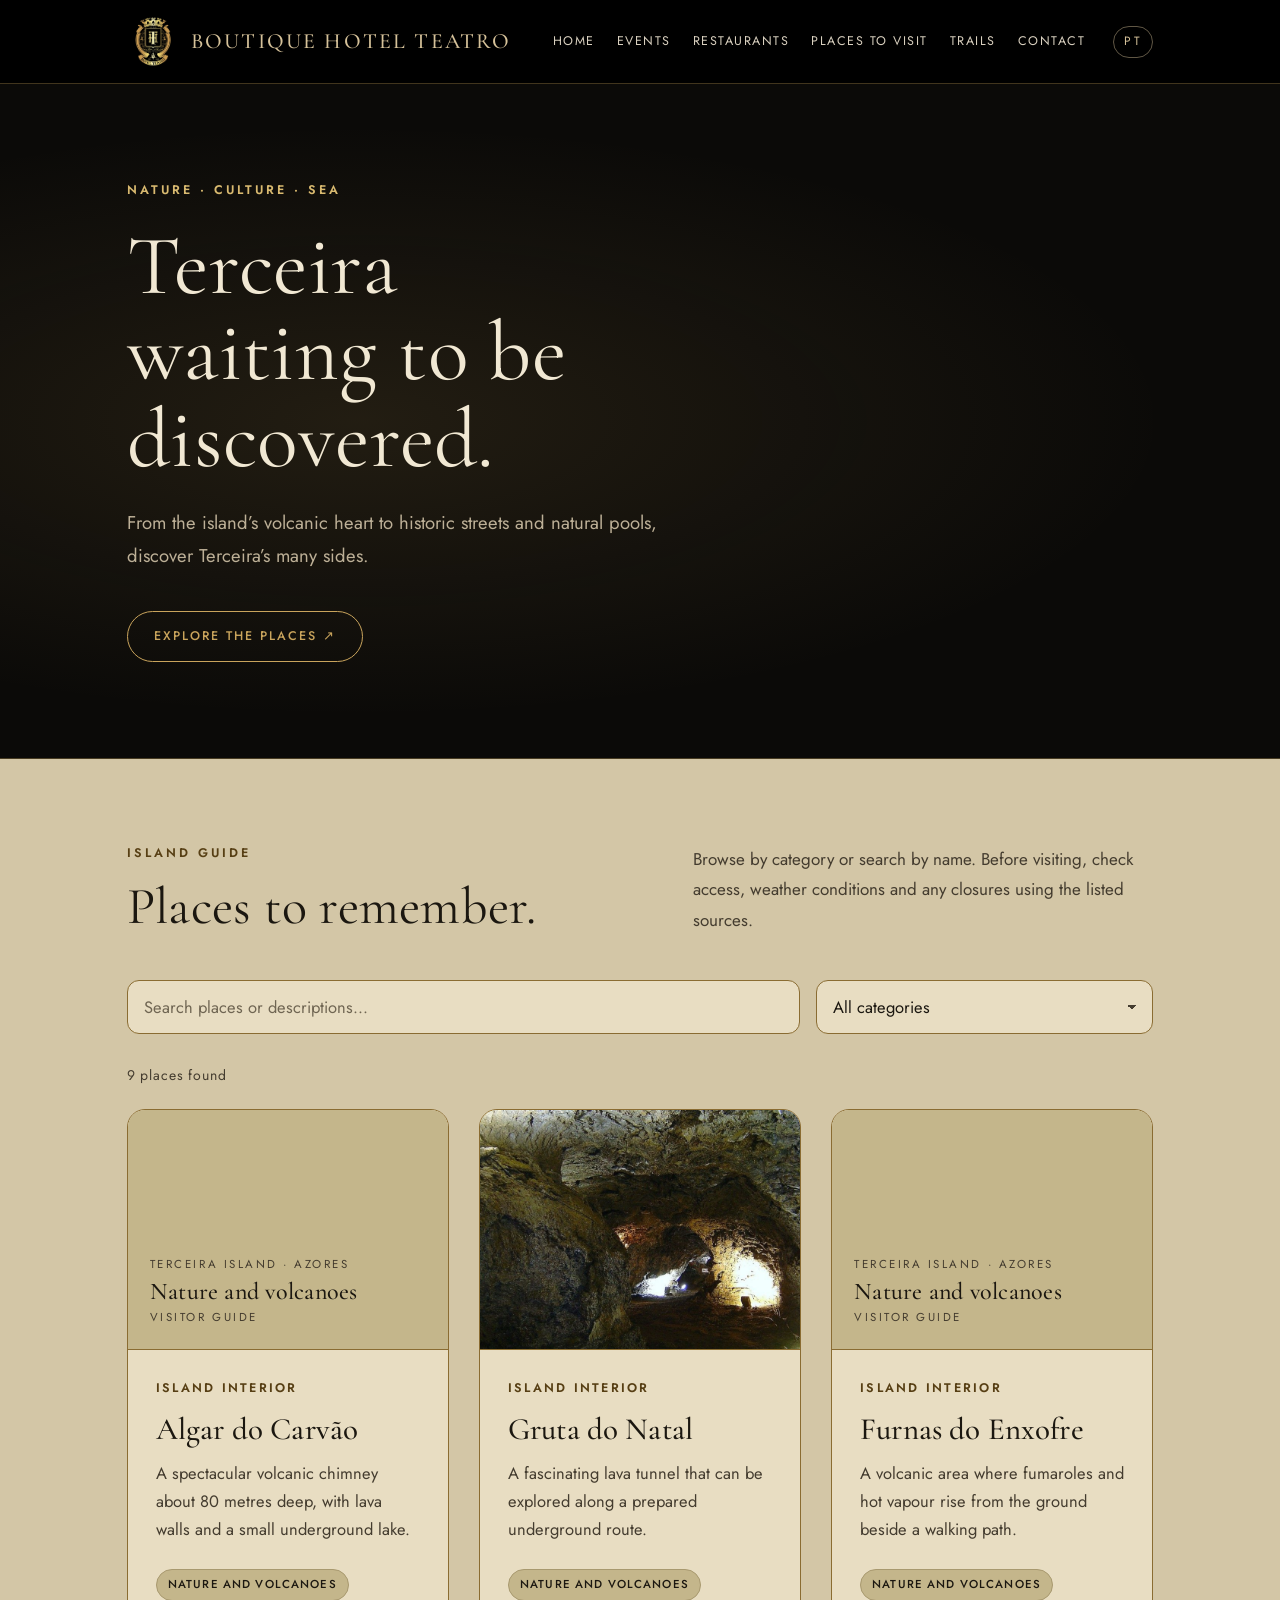
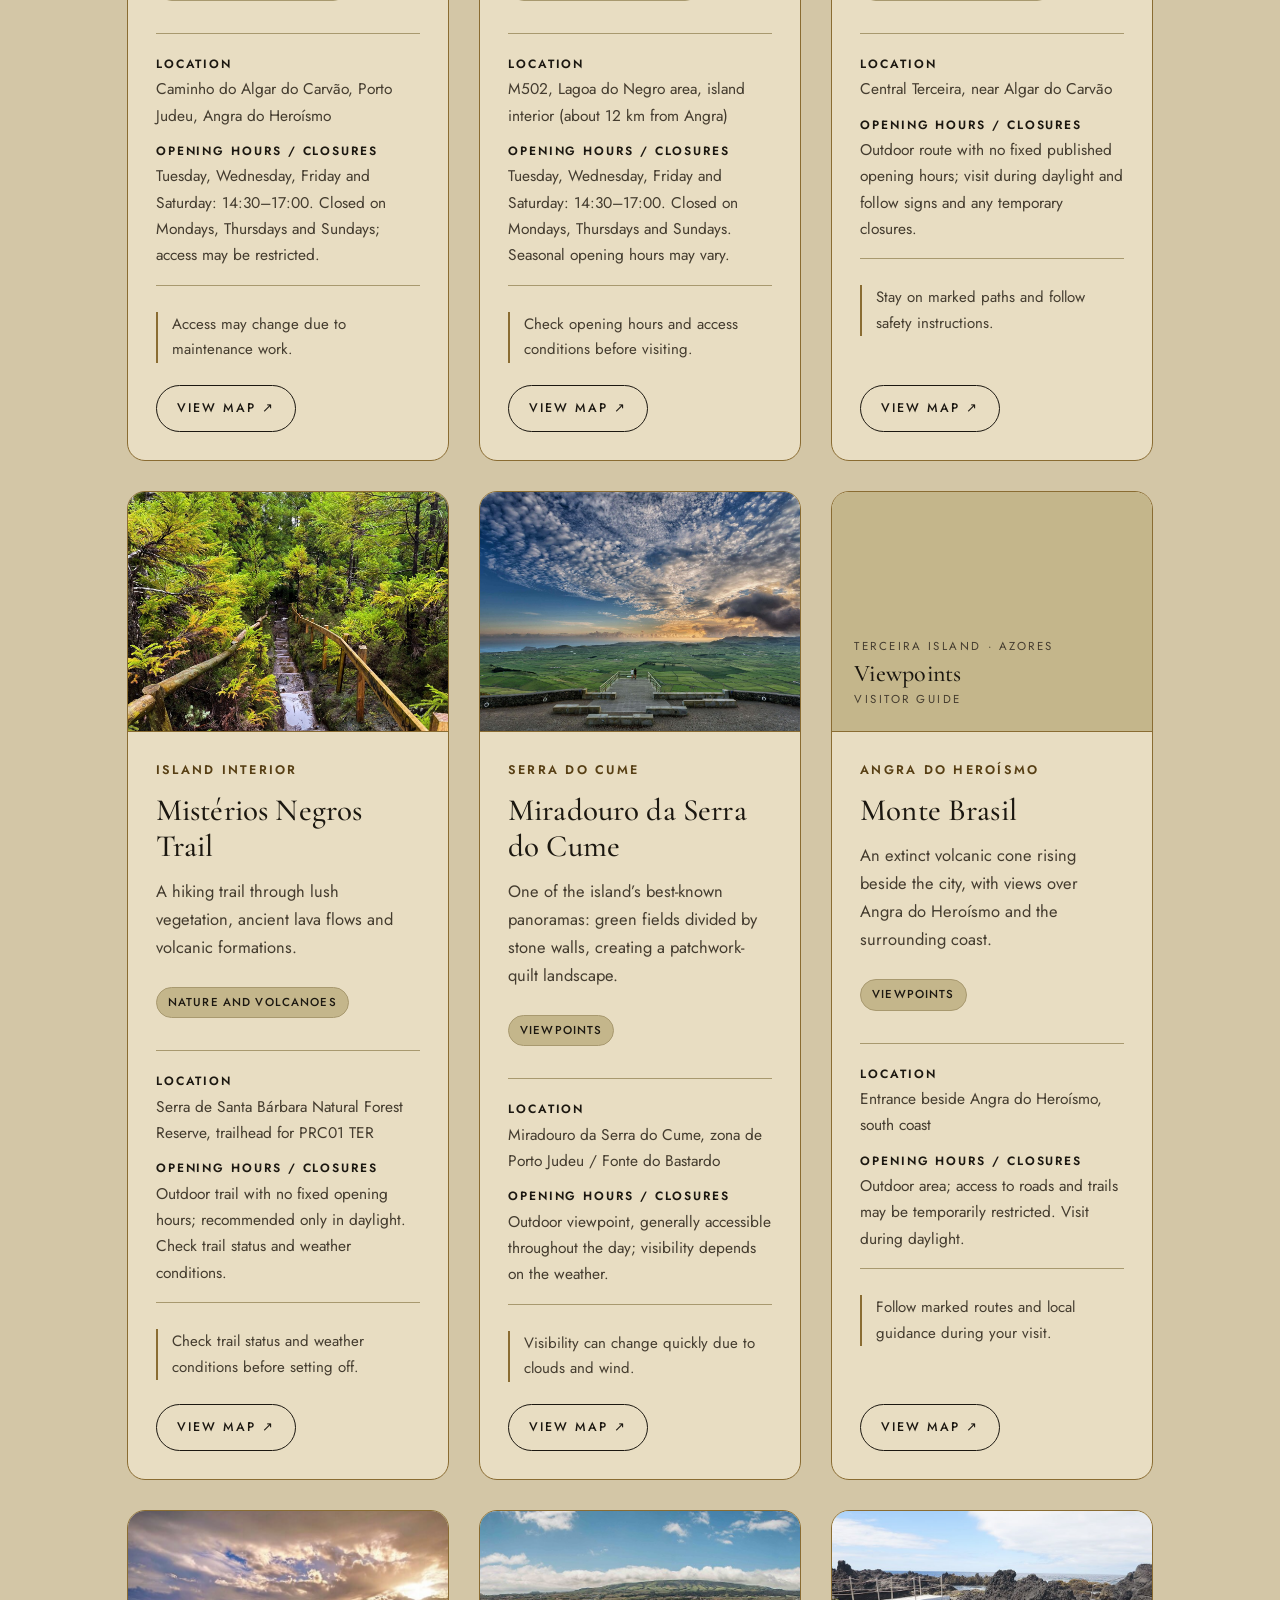
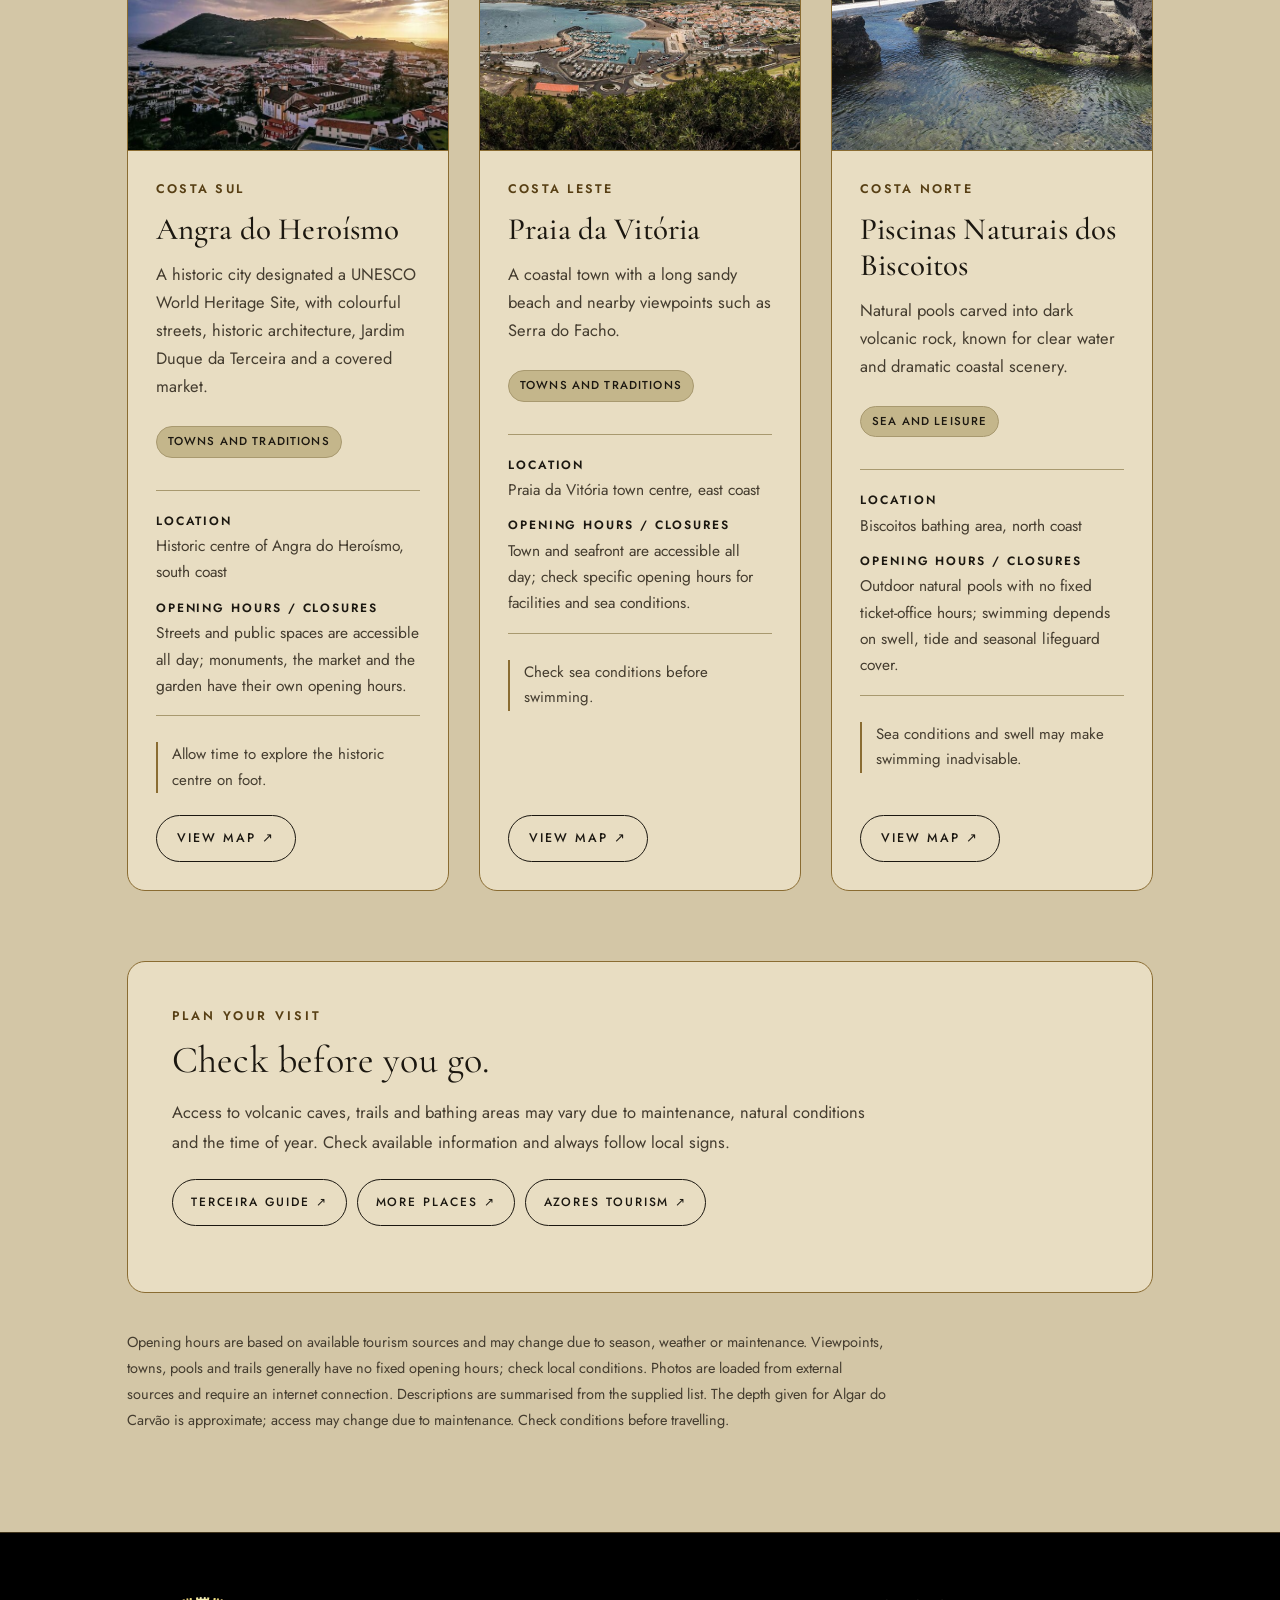
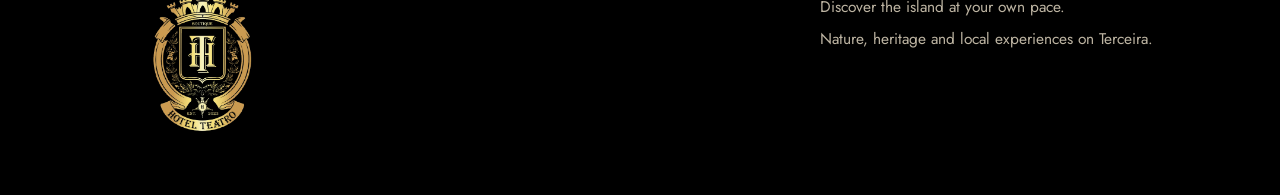
==== commit 4b6e3c4a: "Add files via upload" ====
--- a/atracoes-en.html
+++ b/atracoes-en.html
@@ -12,7 +12,7 @@
 const places=[
 {image:'https://commons.wikimedia.org/wiki/Special:FilePath/Algar_do_Carv%C3%A3o.jpg',location:'Caminho do Algar do Carvão, Porto Judeu, Angra do Heroísmo',hours:'Tuesday, Wednesday, Friday and Saturday: 14:30–17:00. Closed on Mondays, Thursdays and Sundays; access may be restricted.',id:'algar',name:'Algar do Carvão',category:'Nature and volcanoes',area:'Island interior',description:'A spectacular volcanic chimney about 80 metres deep, with lava walls and a small underground lake.',note:'Access may change due to maintenance work.',source:'https://www.futurismo.pt/it/isole/isola-di-terceira-azzorre/',sourceLabel:'Futurismo — Terceira Island'},
 {image:'images/gruta-do-natal.jpg',location:'M502, Lagoa do Negro area, island interior (about 12 km from Angra)',hours:'Tuesday, Wednesday, Friday and Saturday: 14:30–17:00. Closed on Mondays, Thursdays and Sundays. Seasonal opening hours may vary.',id:'natal',name:'Gruta do Natal',category:'Nature and volcanoes',area:'Island interior',description:'A fascinating lava tunnel that can be explored along a prepared underground route.',note:'Check opening hours and access conditions before visiting.',source:'https://www.eleonoraongaro.it/cosa-vedere-a-terceira-azzorre/',sourceLabel:'Terceira travel guide'},
-{image:'images/furnas-do-enxofre.jpg',location:'Central Terceira, near Algar do Carvão',hours:'Outdoor route with no fixed published opening hours; visit during daylight and follow signs and any temporary closures.',id:'enxofre',name:'Furnas do Enxofre',category:'Nature and volcanoes',area:'Island interior',description:'A volcanic area where fumaroles and hot vapour rise from the ground beside a walking path.',note:'Stay on marked paths and follow safety instructions.',source:'https://www.youtube.com/watch?v=N9CXTRlJnhI&t=738',sourceLabel:'Reference video'},
+{image:'images/furnas-do-enxofre-2.jpg',location:'Central Terceira, near Algar do Carvão',hours:'Outdoor route with no fixed published opening hours; visit during daylight and follow signs and any temporary closures.',id:'enxofre',name:'Furnas do Enxofre',category:'Nature and volcanoes',area:'Island interior',description:'A volcanic area where fumaroles and hot vapour rise from the ground beside a walking path.',note:'Stay on marked paths and follow safety instructions.',source:'https://www.youtube.com/watch?v=N9CXTRlJnhI&t=738',sourceLabel:'Reference video'},
 {image:'images/misterios-negros.jpg',location:'Serra de Santa Bárbara Natural Forest Reserve, trailhead for PRC01 TER',hours:'Outdoor trail with no fixed opening hours; recommended only in daylight. Check trail status and weather conditions.',id:'misterios',name:'Mistérios Negros Trail',category:'Nature and volcanoes',area:'Island interior',description:'A hiking trail through lush vegetation, ancient lava flows and volcanic formations.',note:'Check trail status and weather conditions before setting off.',source:'https://www.tripadvisor.pt/Attractions-g189136-Activities-Terceira_Azores.html',sourceLabel:'Terceira attractions list'},
 {image:'images/serra-do-cume.jpg',location:'Miradouro da Serra do Cume, zona de Porto Judeu / Fonte do Bastardo',hours:'Outdoor viewpoint, generally accessible throughout the day; visibility depends on the weather.',id:'serra-cume',name:'Miradouro da Serra do Cume',category:'Viewpoints',area:'Serra do Cume',description:'One of the island’s best-known panoramas: green fields divided by stone walls, creating a patchwork-quilt landscape.',note:'Visibility can change quickly due to clouds and wind.',source:'https://www.futurismo.pt/it/isole/isola-di-terceira-azzorre/',sourceLabel:'Futurismo — Terceira Island'},
 {image:'https://commons.wikimedia.org/wiki/Special:FilePath/Monte_Brasil.jpg',location:'Entrance beside Angra do Heroísmo, south coast',hours:'Outdoor area; access to roads and trails may be temporarily restricted. Visit during daylight.',id:'monte-brasil',name:'Monte Brasil',category:'Viewpoints',area:'Angra do Heroísmo',description:'An extinct volcanic cone rising beside the city, with views over Angra do Heroísmo and the surrounding coast.',note:'Follow marked routes and local guidance during your visit.',source:'https://www.tripadvisor.pt/Attractions-g189136-Activities-Terceira_Azores.html',sourceLabel:'Terceira attractions list'},
--- a/styles.css
+++ b/styles.css
@@ -299,3 +299,15 @@
 .home .home-links .button{white-space:nowrap;padding:12px 16px;font-size:11.5px;letter-spacing:.1em}
 @media(max-width:1180px){.home .home-links{grid-template-columns:repeat(2,minmax(0,1fr))}}
 @media(max-width:700px){.home .home-links{grid-template-columns:1fr}}
+
+/* Dark top (header + hero) on every page, like the home */
+:root{--dark:#000}
+header{border-bottom:1px solid rgba(201,164,92,.32)}
+footer{border-top:1px solid rgba(201,164,92,.32)}
+.hero,.detail-hero,.event-hero,.attractions-hero{background:radial-gradient(ellipse at 28% 50%,rgba(201,164,92,.12),transparent 62%),#0b0a08;border-bottom:1px solid rgba(201,164,92,.32);color:#f1e8d3}
+.hero h1,.detail-hero h1{color:#f1e8d3}
+.hero p,.detail-hero p{color:#bdb097}
+.hero .eyebrow,.detail-hero .eyebrow{color:#d9ba70}
+.hero .button,.detail-hero .button{border-color:#c9a45c;color:#c9a45c}
+.hero .button:hover,.detail-hero .button:hover{background:#c9a45c;color:#0b0a08}
+.closed-note{display:inline-block;border:1px solid var(--ink);border-radius:12px;padding:8px 12px;font-size:14.5px!important;font-weight:500;color:var(--ink)!important;background:var(--tint)}
